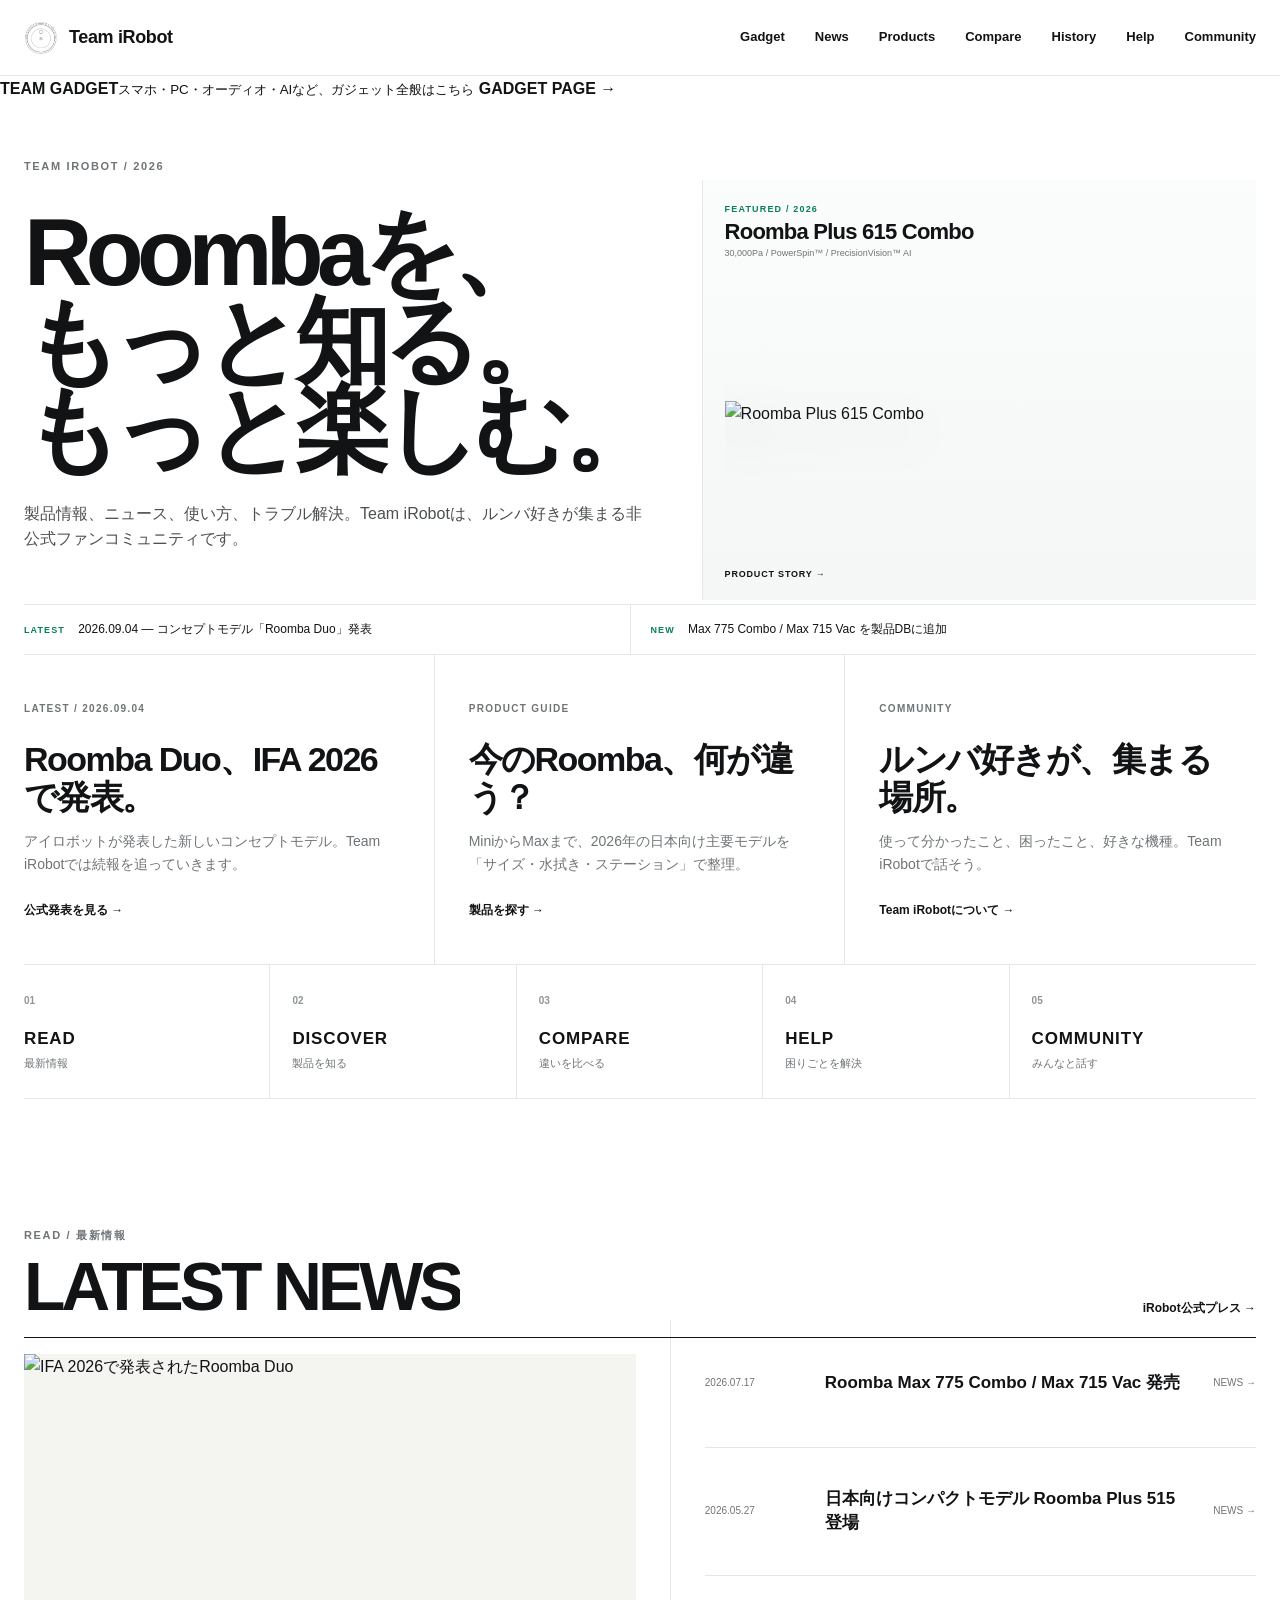
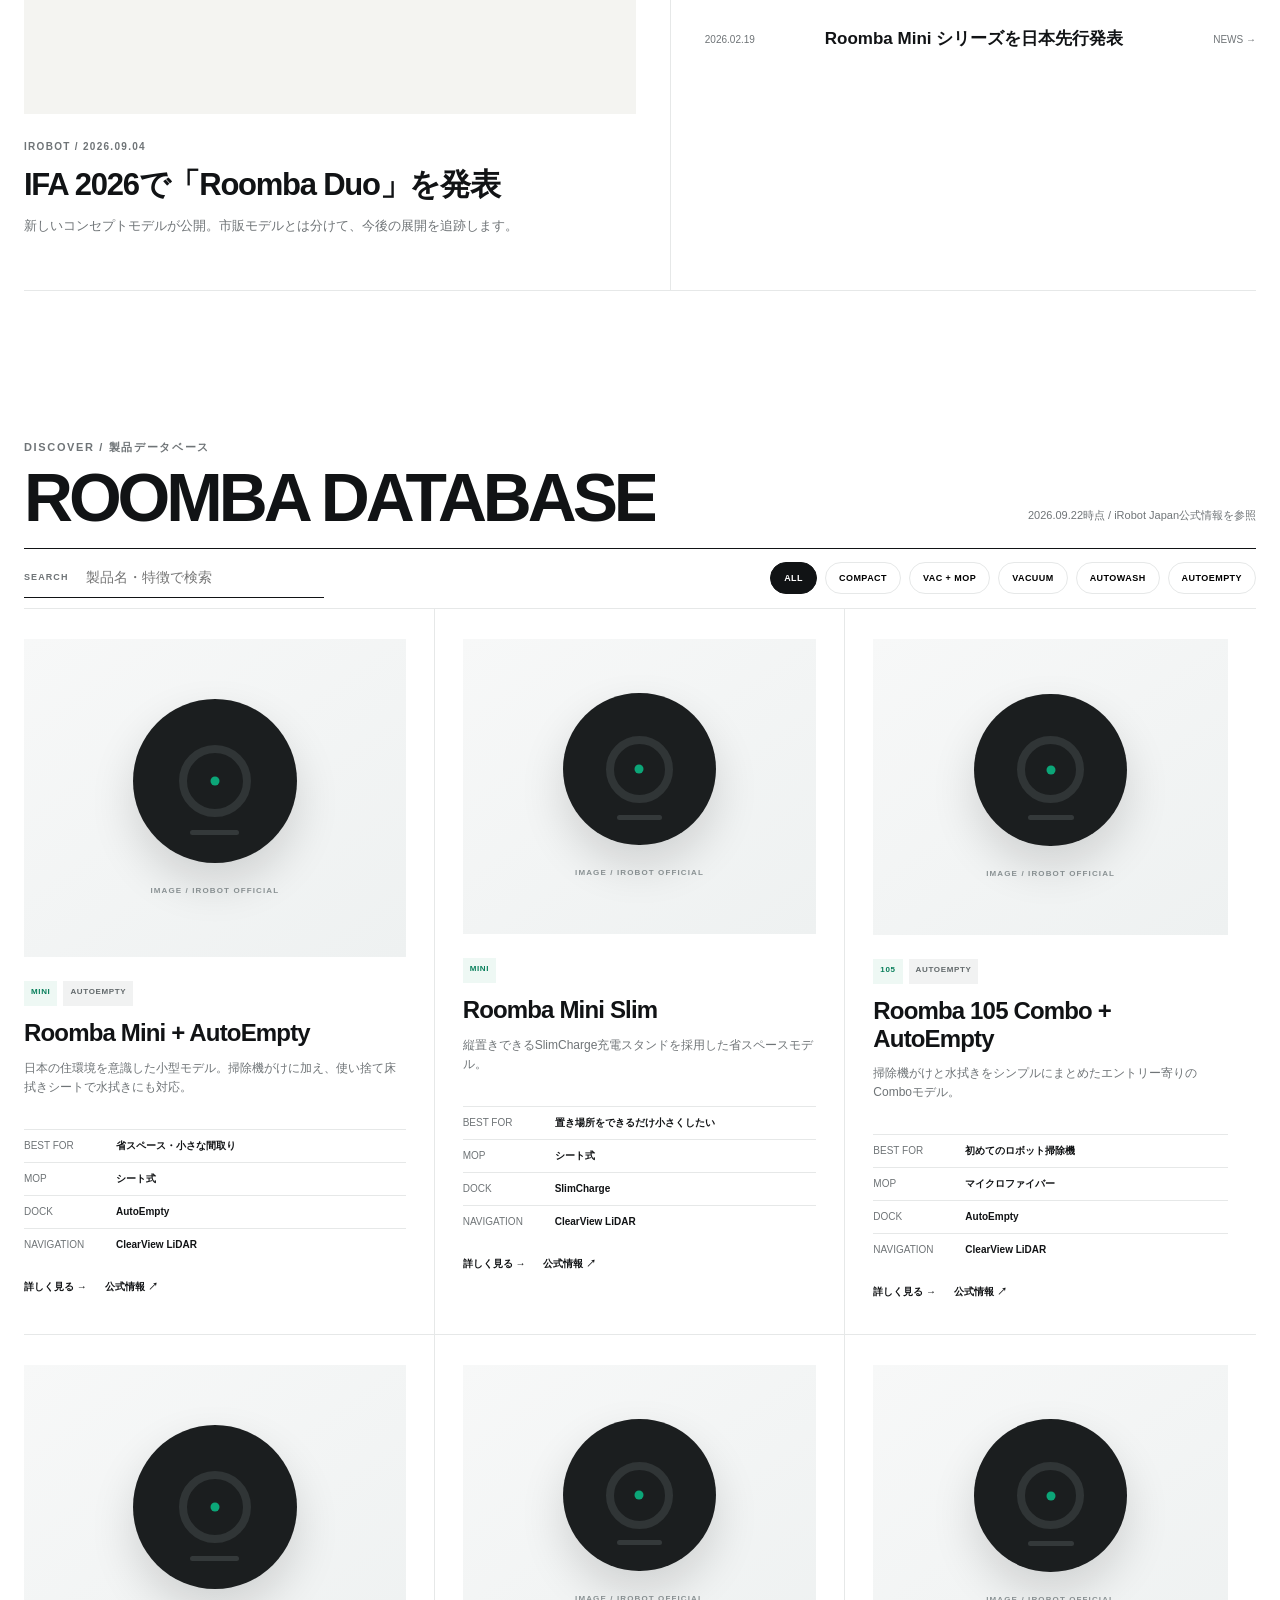
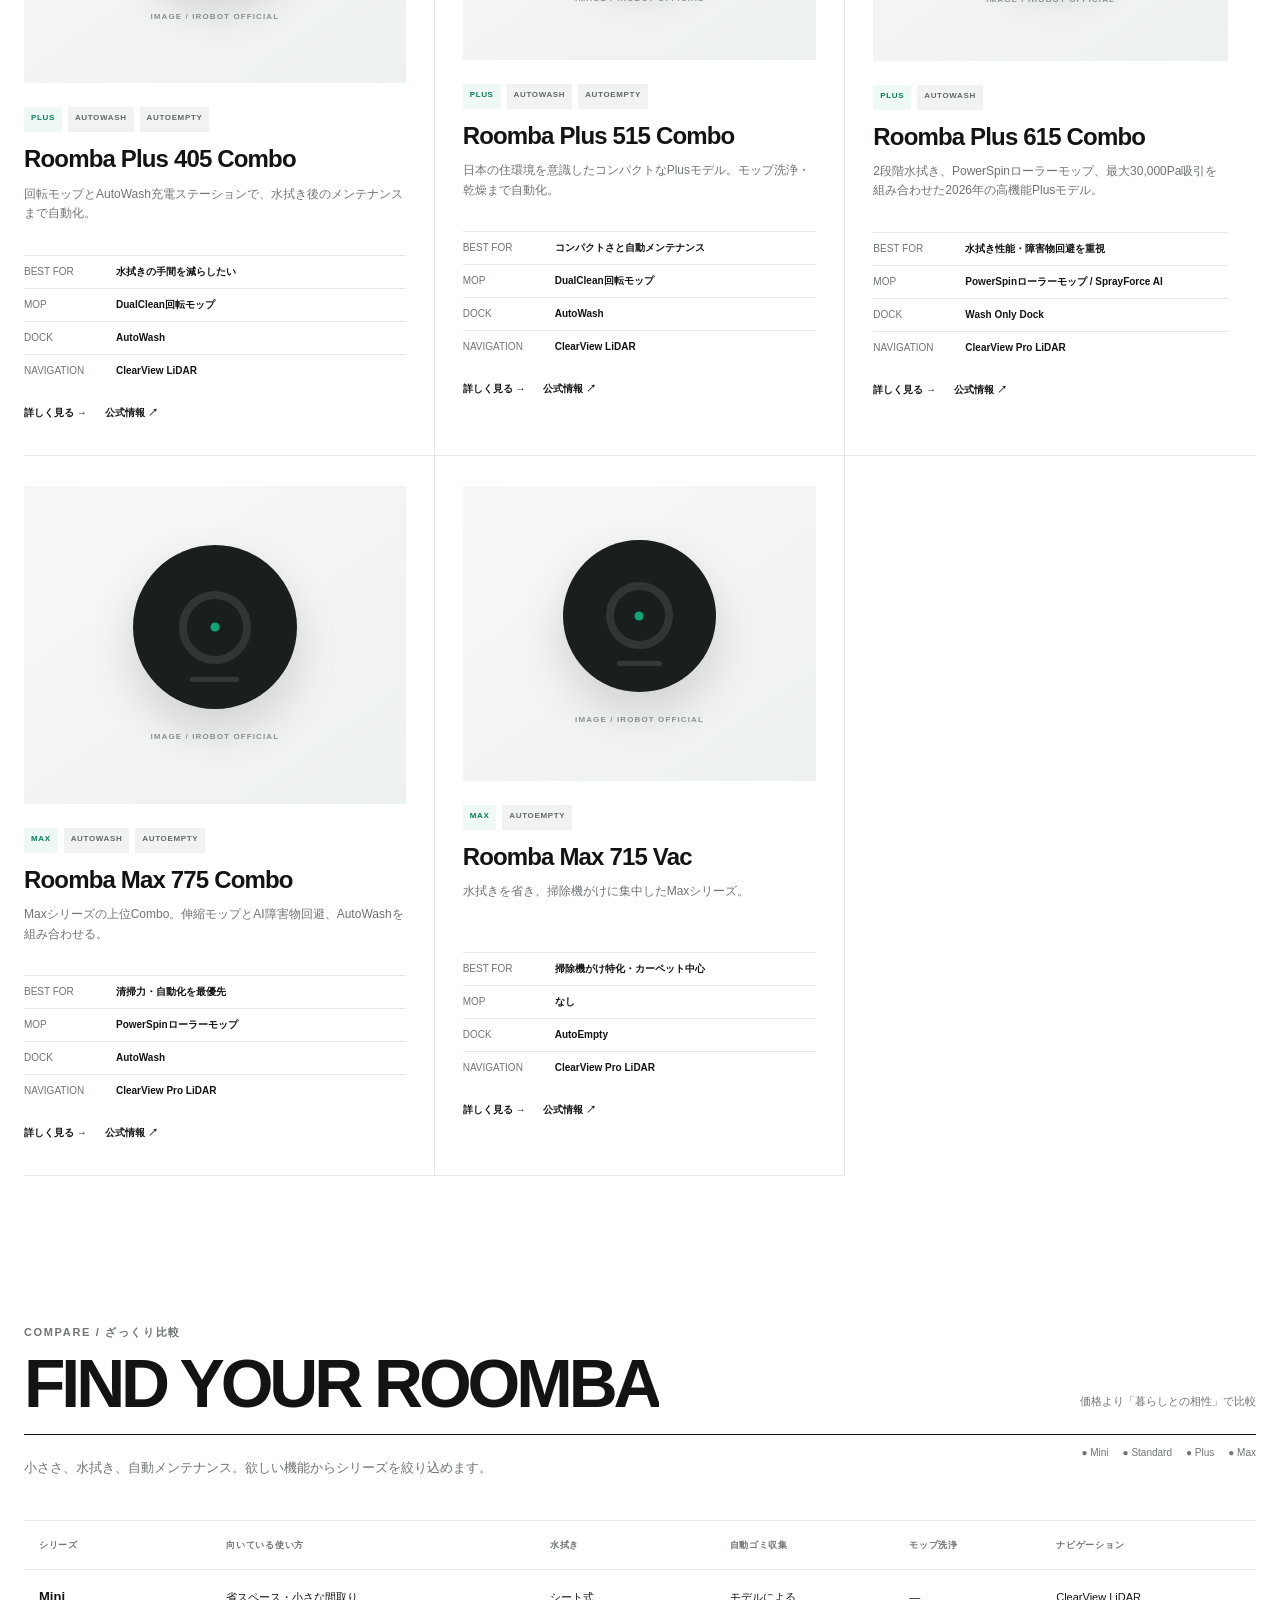
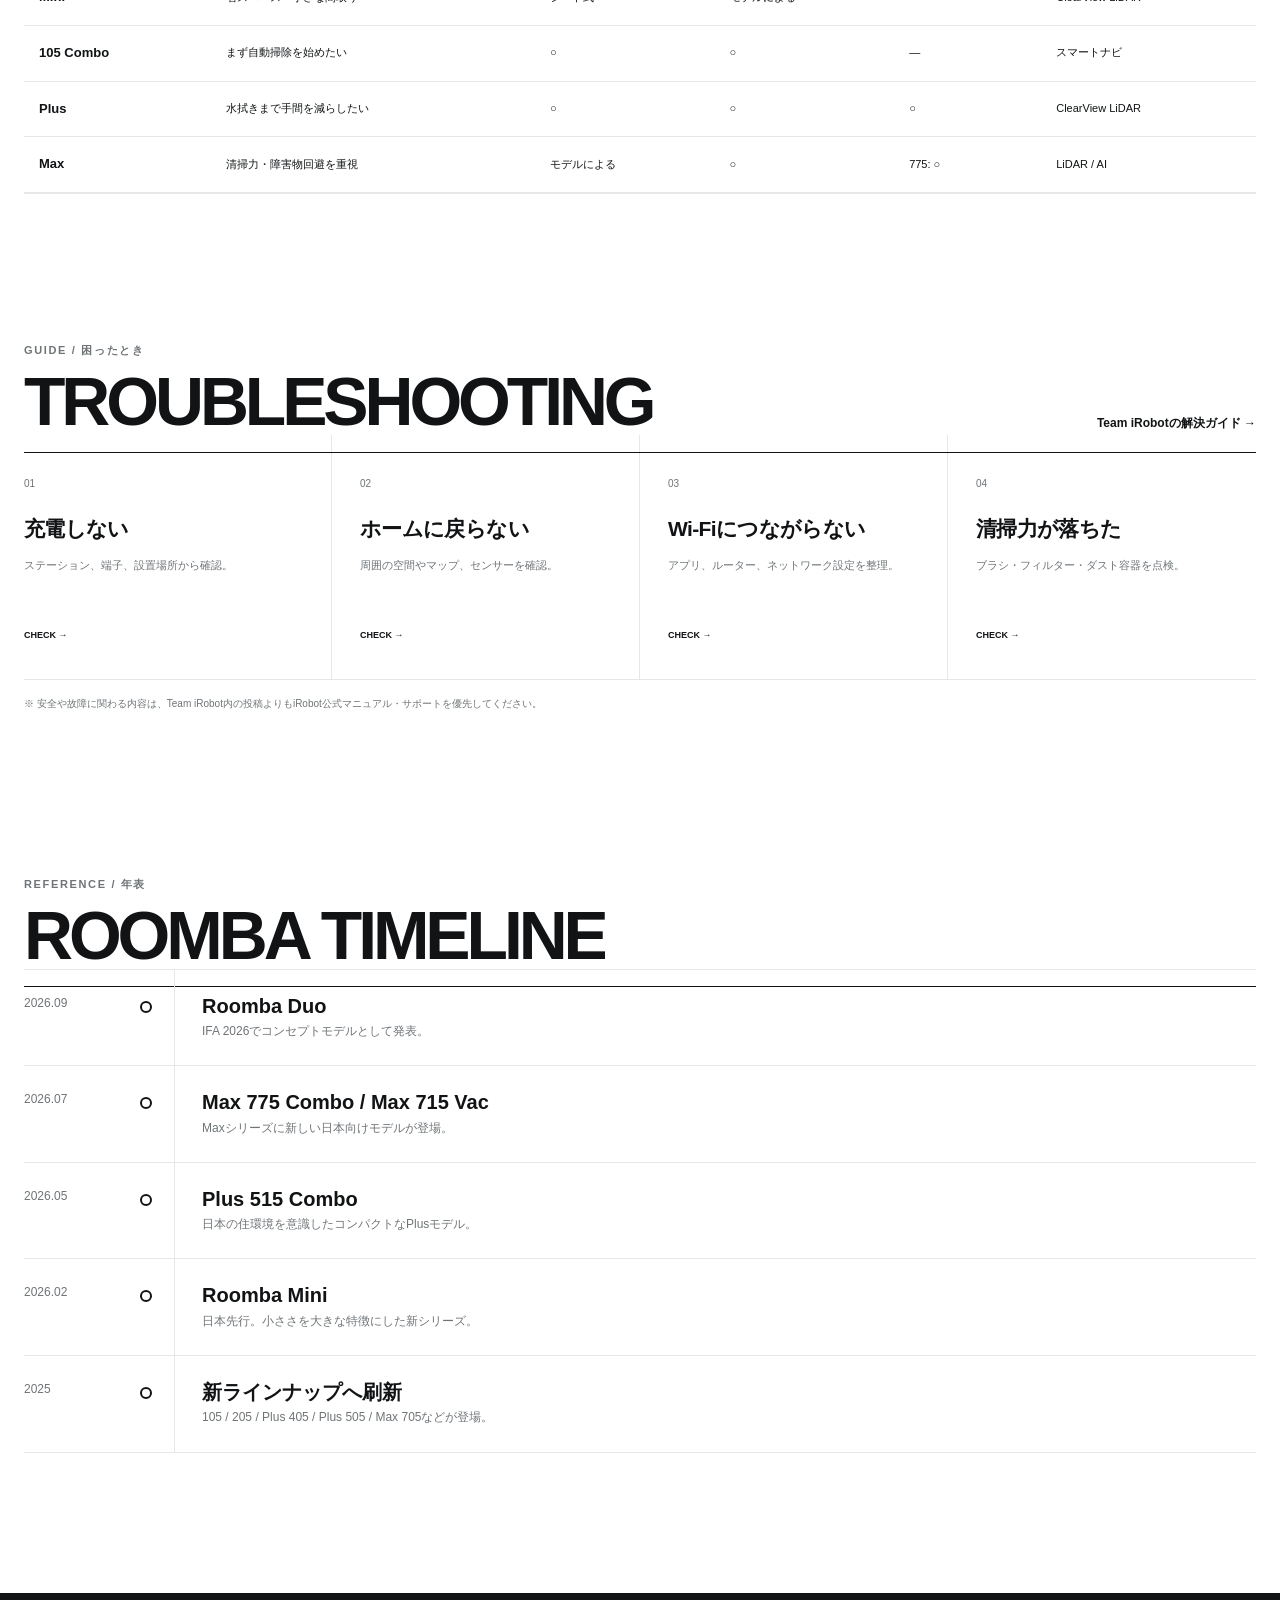
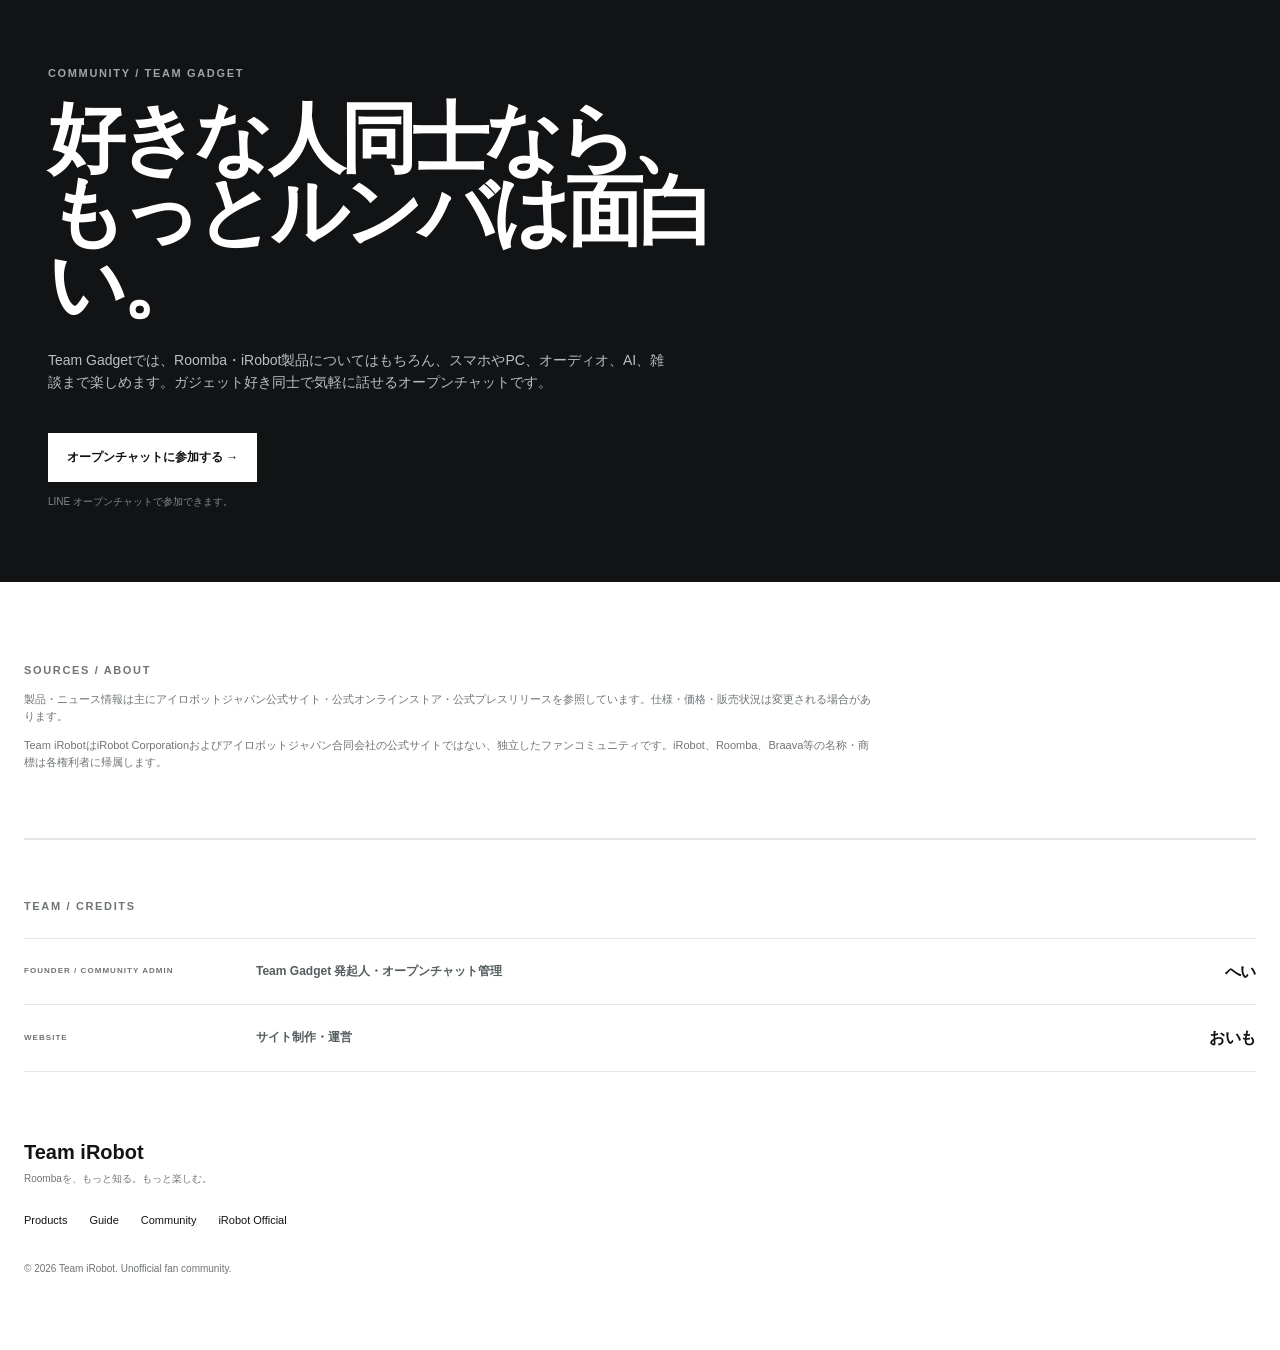
==== index.html @ 417ddc1d "Link Roomba page to Team Gadget hub" ====
<!doctype html>
<html lang="ja">
<head>
  <meta charset="utf-8">
  <meta name="viewport" content="width=device-width,initial-scale=1">
  <meta name="description" content="Team iRobot — Roombaを知る、比べる、楽しむ。非公式ファンコミュニティのホームページ。">
  <meta name="theme-color" content="#ffffff">
  <meta http-equiv="Cache-Control" content="no-cache, no-store, must-revalidate">
  <meta http-equiv="Pragma" content="no-cache">
  <meta http-equiv="Expires" content="0">
  <title>Team iRobot — Roombaを、もっと知る。もっと楽しむ。</title>
  <link rel="preconnect" href="https://www.irobot-jp.com">
  <link rel="stylesheet" href="./styles.css?v=20260923-1412">
</head>
<body>
  <div class="scroll-progress" aria-hidden="true"><span id="scrollProgress"></span></div>
  <header class="site-header">
    <a class="brand" href="#top" aria-label="Team iRobot ホーム">
      <img class="brand-logo-img" src="./assets/team-irobot-logo.jpg?v=2" alt="">
      <span>Team iRobot</span>
    </a>
    <nav class="desktop-nav" aria-label="メインナビゲーション">
      <a href="./gadget.html">Gadget</a>
      <a href="#latest">News</a>
      <a href="#products">Products</a>
      <a href="./compare.html">Compare</a>
      <a href="./history.html">History</a>
      <a href="./help.html">Help</a>
      <a href="#community">Community</a>
    </nav>
    <button class="menu-button" id="menuButton" type="button" aria-label="メニューを開く" aria-expanded="false">
      <span></span><span></span>
    </button>
  </header>

  <div class="mobile-menu" id="mobileMenu" hidden>
    <a href="./gadget.html">Gadget Page</a>
    <a href="#latest">News</a>
    <a href="#products">Products</a>
    <a href="./compare.html">Compare</a>
    <a href="./history.html">History</a>
    <a href="./help.html">Help</a>
    <a href="#community">Community</a>
  </div>

  <main id="top">
    <a class="gadget-page-switch shell" href="./gadget.html">
      <span><b>TEAM GADGET</b><small>スマホ・PC・オーディオ・AIなど、ガジェット全般はこちら</small></span>
      <strong>GADGET PAGE →</strong>
    </a>
    <section class="hero shell">
      <div class="eyebrow">TEAM IROBOT / 2026</div>
      <div class="hero-grid">
        <div>
          <h1>Roombaを、<br>もっと知る。<br>もっと楽しむ。</h1>
          <p class="hero-copy">製品情報、ニュース、使い方、トラブル解決。Team iRobotは、ルンバ好きが集まる非公式ファンコミュニティです。</p>
        </div>
        <a class="hero-product-stage" id="heroProductStage" href="./product.html?id=plus-615" aria-label="Roomba Plus 615 Combo 製品紹介">
          <div class="hero-product-copy">
            <span>FEATURED / 2026</span>
            <strong>Roomba Plus 615 Combo</strong>
            <small>30,000Pa / PowerSpin™ / PrecisionVision™ AI</small>
          </div>
          <div class="hero-product-media">
            <img id="heroProductImage" src="https://www.irobot.co.uk/dw/image/v2/BFXP_PRD/on/demandware.static/-/Library-Sites-iRobotSharedLibrary/default/dw466c504b/EMEA/2026/615/Roomba_Plus_615_Combo_WashOnly_Black_Photo_In-situ_PowerSpinRollerMop_DTC_3000x3000.jpg?fmt=auto&sw=1000" alt="Roomba Plus 615 Combo">
          </div>
          <span class="hero-product-cta">PRODUCT STORY →</span>
        </a>
      </div>

      <div class="ticker" aria-label="注目情報">
        <a href="https://www.irobot-jp.com/press/" target="_blank" rel="noopener">
          <span class="ticker-label">LATEST</span>
          <span>2026.09.04 — コンセプトモデル「Roomba Duo」発表</span>
        </a>
        <a href="#products">
          <span class="ticker-label">NEW</span>
          <span>Max 775 Combo / Max 715 Vac を製品DBに追加</span>
        </a>
      </div>

      <div class="feature-rail" id="featureRail">
        <article class="feature-card is-active">
          <div class="feature-meta">LATEST / 2026.09.04</div>
          <h2>Roomba Duo、IFA 2026で発表。</h2>
          <p>アイロボットが発表した新しいコンセプトモデル。Team iRobotでは続報を追っていきます。</p>
          <a class="text-link" href="https://www.irobot-jp.com/press/" target="_blank" rel="noopener">公式発表を見る →</a>
        </article>
        <article class="feature-card">
          <div class="feature-meta">PRODUCT GUIDE</div>
          <h2>今のRoomba、何が違う？</h2>
          <p>MiniからMaxまで、2026年の日本向け主要モデルを「サイズ・水拭き・ステーション」で整理。</p>
          <a class="text-link" href="#products">製品を探す →</a>
        </article>
        <article class="feature-card community-feature">
          <div class="feature-meta">COMMUNITY</div>
          <h2>ルンバ好きが、集まる場所。</h2>
          <p>使って分かったこと、困ったこと、好きな機種。Team iRobotで話そう。</p>
          <a class="text-link" href="#community">Team iRobotについて →</a>
        </article>
      </div>
      <div class="feature-dots" id="featureDots" aria-label="特集切り替え"></div>

      <div class="jump-grid">
        <a href="#latest"><b>01</b><span>READ</span><small>最新情報</small></a>
        <a href="#products"><b>02</b><span>DISCOVER</span><small>製品を知る</small></a>
        <a href="./compare.html"><b>03</b><span>COMPARE</span><small>違いを比べる</small></a>
        <a href="./help.html"><b>04</b><span>HELP</span><small>困りごとを解決</small></a>
        <a href="#community"><b>05</b><span>COMMUNITY</span><small>みんなと話す</small></a>
      </div>
    </section>

    <section class="section shell" id="latest">
      <div class="section-head">
        <div><div class="eyebrow">READ / 最新情報</div><h2>LATEST NEWS</h2></div>
        <a class="text-link" href="https://www.irobot-jp.com/press/" target="_blank" rel="noopener">iRobot公式プレス →</a>
      </div>
      <div class="news-grid">
        <a class="news-lead" href="https://www.irobot-jp.com/press/" target="_blank" rel="noopener">
          <div class="news-visual duo-visual">
            <img src="https://prcdn.freetls.fastly.net/release_image/25142/163/25142-163-2f6f2315a390be8b06f3d9319b7960d5-3840x2160.jpg?auto=webp&fit=bounds&format=jpeg&height=480&width=720" alt="IFA 2026で発表されたRoomba Duo">
          </div>
          <div class="news-tag">IROBOT / 2026.09.04</div>
          <h3>IFA 2026で「Roomba Duo」を発表</h3>
          <p>新しいコンセプトモデルが公開。市販モデルとは分けて、今後の展開を追跡します。</p>
        </a>
        <div class="news-list">
          <a href="https://www.irobot-jp.com/press/" target="_blank" rel="noopener">
            <span>2026.07.17</span>
            <strong>Roomba Max 775 Combo / Max 715 Vac 発売</strong>
            <em>NEWS →</em>
          </a>
          <a href="https://www.irobot-jp.com/press/pdf/20260527.pdf" target="_blank" rel="noopener">
            <span>2026.05.27</span>
            <strong>日本向けコンパクトモデル Roomba Plus 515 登場</strong>
            <em>NEWS →</em>
          </a>
          <a href="https://www.irobot-jp.com/press/pdf/20260219.pdf" target="_blank" rel="noopener">
            <span>2026.02.19</span>
            <strong>Roomba Mini シリーズを日本先行発表</strong>
            <em>NEWS →</em>
          </a>
        </div>
      </div>
    </section>

    <section class="section shell" id="products">
      <div class="section-head">
        <div><div class="eyebrow">DISCOVER / 製品データベース</div><h2>ROOMBA DATABASE</h2></div>
        <span class="source-note">2026.09.22時点 / iRobot Japan公式情報を参照</span>
      </div>

      <div class="product-tools">
        <label class="search-box">
          <span>SEARCH</span>
          <input id="productSearch" type="search" placeholder="製品名・特徴で検索" autocomplete="off">
        </label>
        <div class="filter-row" id="filterRow">
          <button class="chip is-active" data-filter="all">ALL</button>
          <button class="chip" data-filter="compact">COMPACT</button>
          <button class="chip" data-filter="combo">VAC + MOP</button>
          <button class="chip" data-filter="vac">VACUUM</button>
          <button class="chip" data-filter="autowash">AUTOWASH</button>
          <button class="chip" data-filter="autoempty">AUTOEMPTY</button>
        </div>
      </div>
      <div class="product-grid" id="productGrid"></div>
    </section>

    <section class="section shell" id="compare">
      <div class="section-head">
        <div><div class="eyebrow">COMPARE / ざっくり比較</div><h2>FIND YOUR ROOMBA</h2></div>
        <span class="source-note">価格より「暮らしとの相性」で比較</span>
      </div>
      <div class="compare-intro">
        <p>小ささ、水拭き、自動メンテナンス。欲しい機能からシリーズを絞り込めます。</p>
        <div class="compare-legend"><span>● Mini</span><span>● Standard</span><span>● Plus</span><span>● Max</span></div>
      </div>
      <div class="compare-table-wrap">
        <table class="compare-table">
          <thead><tr><th>シリーズ</th><th>向いている使い方</th><th>水拭き</th><th>自動ゴミ収集</th><th>モップ洗浄</th><th>ナビゲーション</th></tr></thead>
          <tbody>
            <tr><th>Mini</th><td>省スペース・小さな間取り</td><td>シート式</td><td>モデルによる</td><td>—</td><td>ClearView LiDAR</td></tr>
            <tr><th>105 Combo</th><td>まず自動掃除を始めたい</td><td>○</td><td>○</td><td>—</td><td>スマートナビ</td></tr>
            <tr><th>Plus</th><td>水拭きまで手間を減らしたい</td><td>○</td><td>○</td><td>○</td><td>ClearView LiDAR</td></tr>
            <tr><th>Max</th><td>清掃力・障害物回避を重視</td><td>モデルによる</td><td>○</td><td>775: ○</td><td>LiDAR / AI</td></tr>
          </tbody>
        </table>
      </div>
    </section>

    <section class="section shell" id="guide">
      <div class="section-head">
        <div><div class="eyebrow">GUIDE / 困ったとき</div><h2>TROUBLESHOOTING</h2></div>
        <a class="text-link" href="./help.html">Team iRobotの解決ガイド →</a>
      </div>
      <div class="trouble-grid">
        <a href="./troubleshoot.html?issue=charging"><span>01</span><h3>充電しない</h3><p>ステーション、端子、設置場所から確認。</p><b>CHECK →</b></a>
        <a href="./troubleshoot.html?issue=docking"><span>02</span><h3>ホームに戻らない</h3><p>周囲の空間やマップ、センサーを確認。</p><b>CHECK →</b></a>
        <a href="./troubleshoot.html?issue=wifi"><span>03</span><h3>Wi‑Fiにつながらない</h3><p>アプリ、ルーター、ネットワーク設定を整理。</p><b>CHECK →</b></a>
        <a href="./troubleshoot.html?issue=pickup"><span>04</span><h3>清掃力が落ちた</h3><p>ブラシ・フィルター・ダスト容器を点検。</p><b>CHECK →</b></a>
      </div>
      <div class="guide-note">※ 安全や故障に関わる内容は、Team iRobot内の投稿よりもiRobot公式マニュアル・サポートを優先してください。</div>
    </section>

    <section class="section shell timeline-section">
      <div class="section-head">
        <div><div class="eyebrow">REFERENCE / 年表</div><h2>ROOMBA TIMELINE</h2></div>
      </div>
      <div class="timeline">
        <div class="timeline-row"><time>2026.09</time><div><b>Roomba Duo</b><p>IFA 2026でコンセプトモデルとして発表。</p></div></div>
        <div class="timeline-row"><time>2026.07</time><div><b>Max 775 Combo / Max 715 Vac</b><p>Maxシリーズに新しい日本向けモデルが登場。</p></div></div>
        <div class="timeline-row"><time>2026.05</time><div><b>Plus 515 Combo</b><p>日本の住環境を意識したコンパクトなPlusモデル。</p></div></div>
        <div class="timeline-row"><time>2026.02</time><div><b>Roomba Mini</b><p>日本先行。小ささを大きな特徴にした新シリーズ。</p></div></div>
        <div class="timeline-row muted"><time>2025</time><div><b>新ラインナップへ刷新</b><p>105 / 205 / Plus 405 / Plus 505 / Max 705などが登場。</p></div></div>
      </div>
    </section>

    <section class="community shell" id="community">
      <div class="community-inner">
        <div class="eyebrow light">COMMUNITY / TEAM GADGET</div>
        <h2>好きな人同士なら、<br>もっとルンバは面白い。</h2>
        <p>Team Gadgetでは、Roomba・iRobot製品についてはもちろん、スマホやPC、オーディオ、AI、雑談まで楽しめます。ガジェット好き同士で気軽に話せるオープンチャットです。</p>
        <button class="join-button" id="joinButton" type="button">オープンチャットに参加する →</button>
        <small id="joinHint">LINE オープンチャットで参加できます。</small>
      </div>
    </section>

    <section class="sources shell">
      <div class="eyebrow">SOURCES / ABOUT</div>
      <p>製品・ニュース情報は主にアイロボットジャパン公式サイト・公式オンラインストア・公式プレスリリースを参照しています。仕様・価格・販売状況は変更される場合があります。</p>
      <p>Team iRobotはiRobot Corporationおよびアイロボットジャパン合同会社の公式サイトではない、独立したファンコミュニティです。iRobot、Roomba、Braava等の名称・商標は各権利者に帰属します。</p>
    </section>
  </main>

    <section class="team-credits shell" aria-label="Team iRobot 運営情報">
      <div class="eyebrow">TEAM / CREDITS</div>
      <div class="credit-grid">
        <div class="credit-row">
          <span>FOUNDER / COMMUNITY ADMIN</span>
          <strong>Team Gadget 発起人・オープンチャット管理</strong>
          <b>へい</b>
        </div>
        <div class="credit-row">
          <span>WEBSITE</span>
          <strong>サイト制作・運営</strong>
          <b>おいも</b>
        </div>
      </div>
    </section>

  <footer class="footer shell">
    <div><strong>Team iRobot</strong><span>Roombaを、もっと知る。もっと楽しむ。</span></div>
    <div class="footer-links"><a href="#products">Products</a><a href="#guide">Guide</a><a href="#community">Community</a><a href="https://www.irobot-jp.com/" target="_blank" rel="noopener">iRobot Official</a></div>
    <small>© 2026 Team iRobot. Unofficial fan community.</small>
  </footer>

  <script src="./data.js?v=20260922-2003"></script><script src="./app.js?v=20260923-0852"></script>
</body>
</html>
---- styles.css ----
:root{
  --bg:#fff;
  --ink:#111315;
  --muted:#6f7477;
  --line:#e6e8e8;
  --soft:#f6f7f7;
  --accent:#0ca678;
  --accent-dark:#087f5b;
  --max:1240px;
}
*{box-sizing:border-box}
html{scroll-behavior:smooth}
body{margin:0;background:var(--bg);color:var(--ink);font-family:-apple-system,BlinkMacSystemFont,"Segoe UI","Noto Sans JP",sans-serif;line-height:1.6}
a{color:inherit;text-decoration:none}
button,input{font:inherit}
img{max-width:100%;display:block}
.shell{width:min(var(--max),calc(100% - 48px));margin-inline:auto}
.site-header{height:76px;padding:0 max(24px,calc((100vw - var(--max))/2));display:flex;align-items:center;justify-content:space-between;border-bottom:1px solid var(--line);background:rgba(255,255,255,.94);backdrop-filter:blur(18px);position:sticky;top:0;z-index:100}
.brand{display:flex;align-items:center;gap:11px;font-weight:750;letter-spacing:-.02em;font-size:18px}
.brand-dot{width:19px;height:19px;border:2px solid var(--ink);border-radius:50%;position:relative}
.brand-dot:after{content:"";position:absolute;width:5px;height:5px;border-radius:50%;background:var(--accent);right:-3px;bottom:0}
.desktop-nav{display:flex;gap:30px;font-size:13px;font-weight:650}
.desktop-nav a{position:relative}
.desktop-nav a:after{content:"";height:1px;background:var(--ink);position:absolute;left:0;right:100%;bottom:-6px;transition:.25s}
.desktop-nav a:hover:after{right:0}
.menu-button{display:none;border:0;background:none;width:42px;height:42px;padding:11px}
.menu-button span{height:1px;background:var(--ink);display:block;margin:7px 0}
.mobile-menu{position:fixed;top:76px;inset-inline:0;background:#fff;border-bottom:1px solid var(--line);z-index:90;padding:14px 24px 24px}
.mobile-menu a{display:block;padding:12px 0;border-bottom:1px solid var(--line);font-weight:650}
.hero{padding-top:56px}
.eyebrow{font-size:11px;letter-spacing:.15em;font-weight:800;color:var(--muted);text-transform:uppercase}
.hero-grid{display:grid;grid-template-columns:1.1fr .9fr;min-height:430px;align-items:center;border-bottom:1px solid var(--line)}
.hero h1{font-size:clamp(55px,7.4vw,108px);line-height:.93;letter-spacing:-.07em;margin:21px 0 28px;font-weight:760}
.hero-copy{max-width:620px;font-size:16px;color:#4b5053;margin:0 0 40px}
.hero-orbit{height:400px;position:relative;overflow:hidden}
.orbit-ring{position:absolute;border:1px solid #cfd3d4;border-radius:50%}
.ring-a{width:340px;height:340px;right:10%;top:25px}
.ring-b{width:235px;height:235px;right:23%;top:77px;border-style:dashed}
.robot-disc{position:absolute;width:155px;height:155px;border-radius:50%;background:#17191a;right:29%;top:117px;box-shadow:0 24px 55px rgba(0,0,0,.15)}
.robot-disc:before{content:"";position:absolute;width:48px;height:48px;border:9px solid #2b2f31;border-radius:50%;left:50%;top:44%;transform:translate(-50%,-50%)}
.robot-disc:after{content:"";position:absolute;width:10px;height:10px;background:var(--accent);border-radius:50%;left:50%;top:50%;transform:translate(-50%,-50%)}
.robot-disc span{position:absolute;width:34px;height:5px;border-radius:4px;background:#303538;left:50%;bottom:22px;transform:translateX(-50%)}
.route{position:absolute;height:1px;background:linear-gradient(90deg,transparent,#bfc5c6,#bfc5c6,transparent)}
.route-a{width:72%;right:1%;top:84px;transform:rotate(-18deg)}
.route-b{width:58%;right:14%;bottom:74px;transform:rotate(22deg)}
.ticker{display:flex;border-bottom:1px solid var(--line);overflow:hidden}
.ticker a{flex:1;padding:15px 18px 15px 0;font-size:12px;white-space:nowrap;overflow:hidden;text-overflow:ellipsis}
.ticker a+a{padding-left:20px;border-left:1px solid var(--line)}
.ticker-label{font-size:9px;letter-spacing:.12em;font-weight:800;margin-right:10px;color:var(--accent-dark)}
.feature-rail{display:grid;grid-template-columns:1fr 1fr 1fr;border-bottom:1px solid var(--line)}
.feature-card{padding:46px 34px 42px 0;min-height:305px;border-right:1px solid var(--line)}
.feature-card:nth-child(2),.feature-card:nth-child(3){padding-left:34px}
.feature-card:last-child{border-right:0}
.feature-meta,.news-tag{font-size:10px;letter-spacing:.13em;color:var(--muted);font-weight:800}
.feature-card h2{font-size:34px;line-height:1.1;letter-spacing:-.045em;margin:24px 0 14px}
.feature-card p{color:var(--muted);font-size:14px;max-width:380px}
.text-link{display:inline-block;font-size:12px;font-weight:800;margin-top:12px}
.feature-dots{display:none}
.jump-grid{display:grid;grid-template-columns:repeat(5,1fr);border-bottom:1px solid var(--line)}
.jump-grid a{padding:28px 22px 26px 0;border-right:1px solid var(--line);transition:.2s}
.jump-grid a:not(:first-child){padding-left:22px}
.jump-grid a:last-child{border-right:0}
.jump-grid a:hover{background:var(--soft)}
.jump-grid b{display:block;font-size:10px;color:#909597;margin-bottom:16px}
.jump-grid span{display:block;font-size:17px;font-weight:850;letter-spacing:.05em}
.jump-grid small{display:block;color:var(--muted);font-size:11px;margin-top:3px}
.section{padding:110px 0 20px}
.section-head{display:flex;align-items:flex-end;justify-content:space-between;gap:20px;border-bottom:1px solid var(--ink);padding-bottom:18px}
.section-head h2{font-size:clamp(42px,5.3vw,78px);line-height:.94;letter-spacing:-.06em;margin:10px 0 0}
.source-note{font-size:11px;color:var(--muted);padding-bottom:5px}
.news-grid{display:grid;grid-template-columns:1.05fr .95fr;border-bottom:1px solid var(--line)}
.news-lead{padding:34px 34px 40px 0;border-right:1px solid var(--line)}
.news-visual{height:360px;background:var(--soft);margin-bottom:25px;position:relative;overflow:hidden}
.duo-visual{background:linear-gradient(135deg,#eef6f2,#f5f5f5)}
.duo-disc{width:190px;height:190px;border-radius:50%;background:#151718;position:absolute;top:84px;box-shadow:0 20px 45px rgba(0,0,0,.13)}
.duo-disc:after{content:"";position:absolute;width:48px;height:48px;border:8px solid #2d3132;border-radius:50%;inset:0;margin:auto}
.duo-disc.d1{left:21%;transform:rotate(-8deg)}
.duo-disc.d2{right:18%;transform:scale(.82) rotate(12deg);background:#d9dddd;border:1px solid #bcc2c2}
.news-lead h3{font-size:31px;line-height:1.2;letter-spacing:-.04em;margin:11px 0}
.news-lead p{color:var(--muted);font-size:13px}
.news-list{padding-left:34px}
.news-list a{display:grid;grid-template-columns:100px 1fr auto;gap:20px;align-items:center;min-height:128px;border-bottom:1px solid var(--line)}
.news-list a:last-child{border-bottom:0}
.news-list span,.news-list em{font-size:10px;color:var(--muted);font-style:normal}
.news-list strong{font-size:17px;line-height:1.45}
.product-tools{padding:26px 0 10px;display:flex;gap:28px;align-items:center;justify-content:space-between}
.search-box{min-width:300px;border-bottom:1px solid var(--ink);display:flex;align-items:center;gap:16px;padding:8px 0}
.search-box span{font-size:9px;font-weight:800;letter-spacing:.12em;color:var(--muted)}
.search-box input{border:0;outline:0;background:transparent;min-width:0;width:100%;font-size:14px}
.filter-row{display:flex;gap:8px;flex-wrap:wrap;justify-content:flex-end}
.chip{background:white;border:1px solid var(--line);border-radius:99px;padding:8px 13px;font-size:9px;font-weight:800;letter-spacing:.05em;cursor:pointer}
.chip.is-active,.chip:hover{background:var(--ink);border-color:var(--ink);color:white}
.product-grid{display:grid;grid-template-columns:repeat(3,1fr);border-top:1px solid var(--line)}
.product-card{padding:30px 28px 34px 0;border-right:1px solid var(--line);border-bottom:1px solid var(--line);position:relative}
.product-card:nth-child(3n+2),.product-card:nth-child(3n+3){padding-left:28px}
.product-card:nth-child(3n){border-right:0}
.product-image{aspect-ratio:1.2;background:#f6f7f7;display:flex;align-items:center;justify-content:center;overflow:hidden;margin-bottom:24px}
.product-image img{width:100%;height:100%;object-fit:contain;transition:.4s transform}
.product-card:hover .product-image img{transform:scale(1.025)}
.product-badges{display:flex;gap:6px;flex-wrap:wrap;min-height:25px}
.badge{font-size:8px;font-weight:850;letter-spacing:.08em;padding:5px 7px;background:#eef8f4;color:var(--accent-dark)}
.badge.gray{background:#f1f2f2;color:#62696b}
.product-card h3{font-size:24px;line-height:1.15;letter-spacing:-.035em;margin:13px 0 9px}
.product-card .summary{font-size:12px;color:var(--muted);min-height:58px}
.spec-line{display:grid;grid-template-columns:92px 1fr;font-size:10px;padding:8px 0;border-top:1px solid var(--line)}
.spec-line span{color:var(--muted)}
.product-actions{display:flex;gap:18px;margin-top:18px;font-size:10px;font-weight:800}
.empty-state{grid-column:1/-1;padding:70px 0;color:var(--muted);text-align:center}
.compare-intro{display:flex;justify-content:space-between;gap:20px;padding:28px 0;color:var(--muted);font-size:13px}
.compare-legend{display:flex;gap:14px;font-size:10px}
.compare-table-wrap{overflow:auto;border-top:1px solid var(--line);border-bottom:1px solid var(--line)}
.compare-table{width:100%;border-collapse:collapse;min-width:820px}
.compare-table th,.compare-table td{text-align:left;border-bottom:1px solid var(--line);padding:17px 15px;font-size:11px;white-space:nowrap}
.compare-table thead th{font-size:9px;letter-spacing:.08em;color:var(--muted)}
.compare-table tbody th{font-size:13px}
.trouble-grid{display:grid;grid-template-columns:repeat(4,1fr);border-bottom:1px solid var(--line)}
.trouble-grid a{padding:34px 28px 34px 0;border-right:1px solid var(--line)}
.trouble-grid a:not(:first-child){padding-left:28px}
.trouble-grid a:last-child{border-right:0}
.trouble-grid span{font-size:10px;color:var(--muted)}
.trouble-grid h3{font-size:21px;margin:18px 0 10px;letter-spacing:-.03em}
.trouble-grid p{font-size:11px;color:var(--muted);min-height:52px}
.trouble-grid b{font-size:9px}
.guide-note{font-size:10px;color:var(--muted);padding:16px 0}
.timeline{border-top:1px solid var(--line)}
.timeline-row{display:grid;grid-template-columns:180px 1fr;border-bottom:1px solid var(--line);padding:24px 0}
.timeline-row time{font-size:12px;color:var(--muted)}
.timeline-row b{font-size:20px}
.timeline-row p{margin:4px 0 0;font-size:12px;color:var(--muted)}
.timeline-row.muted{opacity:.65}
.community{margin-top:120px;background:#111315;color:white;min-height:520px;position:relative;overflow:hidden;display:grid;grid-template-columns:1fr .8fr;padding:72px max(48px,calc((100% - var(--max))/2));width:100%}
.community-inner{z-index:2}
.eyebrow.light{color:#9da5a7}
.community h2{font-size:clamp(46px,6vw,84px);letter-spacing:-.065em;line-height:.95;margin:20px 0 28px;max-width:800px}
.community p{max-width:620px;color:#b9c0c2;font-size:14px}
.join-button{margin-top:25px;border:1px solid #fff;background:#fff;color:#111;padding:14px 18px;font-weight:800;font-size:12px;cursor:pointer}
.community small{display:block;margin-top:12px;color:#7f898c;font-size:10px}
.community-art{position:relative;min-height:340px}
.big-disc{position:absolute;width:280px;height:280px;border-radius:50%;background:#222627;right:7%;top:30px;box-shadow:0 30px 80px rgba(0,0,0,.3)}
.big-disc:after{content:"";position:absolute;inset:36%;border-radius:50%;border:12px solid #343a3c}
.big-disc span{position:absolute;width:13px;height:13px;background:var(--accent);border-radius:50%;left:50%;top:50%;transform:translate(-50%,-50%)}
.clean-line{position:absolute;height:1px;background:#485153;right:-20%;transform-origin:right center}
.l1{width:115%;top:20%;transform:rotate(-19deg)}
.l2{width:90%;top:56%;transform:rotate(14deg)}
.l3{width:100%;bottom:6%;transform:rotate(-7deg)}
.sources{padding:80px 0 55px;border-bottom:1px solid var(--line)}
.sources p{font-size:11px;color:var(--muted);max-width:850px}
.footer{padding:40px 0 70px}
.footer>div:first-child{display:flex;flex-direction:column;gap:3px}
.footer strong{font-size:20px}
.footer span,.footer small{font-size:10px;color:var(--muted)}
.footer-links{display:flex;gap:22px;font-size:11px;margin:25px 0}

.product-fallback{width:100%;height:100%;display:flex;flex-direction:column;align-items:center;justify-content:center;gap:22px;background:linear-gradient(145deg,#f7f8f8,#eef1f1)}
.product-fallback span{font-size:8px;letter-spacing:.14em;font-weight:800;color:#8d9597}
.fallback-disc{width:43%;aspect-ratio:1;border-radius:50%;background:#1b1e1f;position:relative;box-shadow:0 20px 45px rgba(0,0,0,.14)}
.fallback-disc:before{content:"";position:absolute;inset:28%;border:8px solid #303536;border-radius:50%}
.fallback-disc:after{content:"";position:absolute;width:9px;height:9px;background:var(--accent);border-radius:50%;left:50%;top:50%;transform:translate(-50%,-50%)}
.fallback-disc i{position:absolute;width:30%;height:5px;background:#34393a;border-radius:4px;left:35%;bottom:17%}

@media(max-width:900px){
  .shell{width:min(100% - 30px,var(--max))}
  .desktop-nav{display:none}.menu-button{display:block}
  .hero{padding-top:34px}
  .hero-grid{grid-template-columns:1fr;min-height:auto}
  .hero h1{font-size:clamp(57px,17vw,94px)}
  .hero-copy{font-size:14px}
  .hero-orbit{height:265px}
  .ring-a{width:245px;height:245px;right:14%;top:9px}.ring-b{width:170px;height:170px;right:24%;top:46px}
  .robot-disc{width:112px;height:112px;right:31%;top:75px}
  .feature-rail{display:flex;overflow-x:auto;scroll-snap-type:x mandatory}
  .feature-card{flex:0 0 88%;scroll-snap-align:start;border-right:1px solid var(--line);padding:36px 24px 34px 0;min-height:270px}
  .feature-card:nth-child(2),.feature-card:nth-child(3){padding-left:24px}
  .feature-dots{display:flex;gap:6px;padding:13px 0}
  .feature-dots button{width:18px;height:3px;border:0;background:#d5d8d9;padding:0}
  .feature-dots button.is-active{background:#111}
  .jump-grid{grid-template-columns:repeat(2,1fr)}
  .jump-grid a{border-bottom:1px solid var(--line)}
  .jump-grid a:nth-child(even){border-right:0;padding-left:22px}.jump-grid a:nth-child(odd){padding-left:0}
  .jump-grid a:last-child{grid-column:1/-1}
  .section{padding-top:82px}
  .section-head{align-items:flex-start;flex-direction:column}.section-head h2{font-size:50px}
  .news-grid{grid-template-columns:1fr}.news-lead{padding-right:0;border-right:0}.news-visual{height:270px}
  .news-list{padding-left:0;border-top:1px solid var(--line)}
  .news-list a{grid-template-columns:82px 1fr auto;gap:11px}
  .product-tools{align-items:stretch;flex-direction:column}.search-box{min-width:0}
  .filter-row{justify-content:flex-start}
  .product-grid{grid-template-columns:1fr 1fr}
  .product-card:nth-child(n){padding:24px 20px 30px 0;border-right:1px solid var(--line)}
  .product-card:nth-child(even){padding-left:20px;padding-right:0;border-right:0}
  .compare-intro{flex-direction:column}.compare-legend{flex-wrap:wrap}
  .trouble-grid{grid-template-columns:1fr 1fr}
  .trouble-grid a:nth-child(n){padding:26px 20px 28px 0;border-right:1px solid var(--line);border-bottom:1px solid var(--line)}
  .trouble-grid a:nth-child(even){padding-left:20px;border-right:0}
  .community{grid-template-columns:1fr;padding:58px 24px}
  .community-art{min-height:270px}.big-disc{width:210px;height:210px;right:16%;top:52px}
}
@media(max-width:560px){
  .site-header{height:66px;padding-inline:16px}.mobile-menu{top:66px}
  .brand{font-size:16px}.brand-dot{width:17px;height:17px}
  .shell{width:calc(100% - 28px)}
  .hero h1{font-size:58px}
  .ticker{flex-direction:column}.ticker a+a{border-left:0;border-top:1px solid var(--line);padding-left:0}
  .feature-card{flex-basis:94%}.feature-card h2{font-size:29px}
  .jump-grid a{padding-top:22px;padding-bottom:22px}
  .section-head h2{font-size:42px}
  .news-visual{height:220px}.duo-disc{width:128px;height:128px;top:50px}.duo-disc.d1{left:13%}.duo-disc.d2{right:10%}
  .news-list a{grid-template-columns:1fr auto;min-height:108px}.news-list span{grid-column:1/-1;margin-bottom:-8px}
  .product-grid{grid-template-columns:1fr}
  .product-card:nth-child(n){padding:24px 0 30px;border-right:0}
  .product-card h3{font-size:27px}.product-card .summary{min-height:0}
  .trouble-grid{grid-template-columns:1fr}.trouble-grid a:nth-child(n){padding:25px 0;border-right:0}
  .timeline-row{grid-template-columns:88px 1fr}
  .community{margin-top:90px}.community h2{font-size:48px}
  .community-art{min-height:230px}.big-disc{width:175px;height:175px;right:20%;top:40px}
  .footer-links{flex-wrap:wrap}
}
@media(prefers-reduced-motion:reduce){html{scroll-behavior:auto}*{transition:none!important}}


/* --- Motion & hero evolution / 2026-09-22 --- */
.site-intro{position:fixed;inset:0;background:#fff;z-index:1000;display:grid;place-items:center;transition:opacity .55s cubic-bezier(.22,.61,.36,1),visibility .55s}
.site-intro.is-done{opacity:0;visibility:hidden;pointer-events:none}
.intro-mark{display:flex;align-items:center;gap:13px;font-size:22px;letter-spacing:-.03em;transform:translateY(6px);opacity:0;animation:introMark .55s .08s cubic-bezier(.22,.61,.36,1) forwards}
.intro-mark .brand-dot{width:22px;height:22px;display:block}
.intro-line{position:absolute;left:50%;top:calc(50% + 42px);width:min(220px,58vw);height:1px;background:#eceeee;transform:translateX(-50%);overflow:hidden}
.intro-line span{display:block;width:100%;height:100%;background:var(--ink);transform:translateX(-101%);animation:introLine .72s .18s cubic-bezier(.65,0,.35,1) forwards}
.scroll-progress{position:fixed;z-index:120;top:0;left:0;right:0;height:2px;pointer-events:none}
.scroll-progress span{display:block;height:100%;width:0;background:var(--accent);transform-origin:left center}
@keyframes introMark{to{opacity:1;transform:translateY(0)}}
@keyframes introLine{to{transform:translateX(0)}}

.hero-product-stage{height:420px;position:relative;overflow:hidden;isolation:isolate;display:block;background:radial-gradient(circle at 60% 45%,#f8fbf9 0,#f4f6f5 38%,#fff 70%);border-left:1px solid var(--line)}
.hero-product-stage:after{content:"";position:absolute;inset:auto 0 0;height:34%;background:linear-gradient(180deg,transparent,rgba(255,255,255,.82));z-index:-1}
.hero-product-stage img{position:absolute;z-index:3;width:min(92%,510px);height:auto;right:-1%;bottom:8px;filter:drop-shadow(0 26px 28px rgba(25,32,29,.16));transform:translate3d(0,0,0) scale(1);transition:transform .18s linear,filter .4s ease;animation:heroFloat 5.8s ease-in-out infinite}
.hero-product-stage:hover img{filter:drop-shadow(0 32px 34px rgba(25,32,29,.22))}
.hero-halo{position:absolute;border:1px solid rgba(18,34,28,.14);border-radius:50%;z-index:0;animation:haloPulse 7s ease-in-out infinite}
.halo-a{width:370px;height:370px;right:4%;top:20px}
.halo-b{width:250px;height:250px;right:17%;top:82px;border-style:dashed;animation-delay:-2.5s}
.hero-route{position:absolute;height:1px;background:linear-gradient(90deg,transparent,rgba(22,52,42,.24),rgba(22,52,42,.24),transparent);z-index:1;transform-origin:center}
.route-one{width:110%;left:-10%;top:31%;transform:rotate(-13deg);animation:routeGlow 4.8s ease-in-out infinite}
.route-two{width:95%;left:7%;bottom:25%;transform:rotate(15deg);animation:routeGlow 4.8s 1.4s ease-in-out infinite}
.hero-product-copy{position:absolute;z-index:5;left:24px;top:24px;display:flex;flex-direction:column;gap:3px;max-width:52%}
.hero-product-copy span{font-size:9px;letter-spacing:.13em;font-weight:850;color:var(--accent-dark)}
.hero-product-copy strong{font-size:20px;line-height:1.15;letter-spacing:-.035em}
.hero-product-copy small{font-size:9px;line-height:1.45;color:var(--muted)}
.hero-product-cta{position:absolute;z-index:5;left:24px;bottom:20px;font-size:9px;font-weight:850;letter-spacing:.09em}
@keyframes heroFloat{0%,100%{transform:translate3d(0,0,0) scale(1)}50%{transform:translate3d(0,-10px,0) scale(1.012)}}
@keyframes haloPulse{0%,100%{transform:scale(.98);opacity:.45}50%{transform:scale(1.035);opacity:1}}
@keyframes routeGlow{0%,100%{opacity:.24}50%{opacity:.85}}

.reveal-item{opacity:0;transform:translateY(24px);transition:opacity .75s cubic-bezier(.22,.61,.36,1),transform .75s cubic-bezier(.22,.61,.36,1)}
.reveal-item.is-visible{opacity:1;transform:none}
.section-head.reveal-item{transform:translateY(18px)}
.feature-card,.news-list a,.trouble-grid a,.jump-grid a,.product-card{transition:background .3s ease,transform .35s cubic-bezier(.22,.61,.36,1),box-shadow .35s ease}
.jump-grid a:hover,.trouble-grid a:hover{transform:translateY(-3px)}
.news-list a:hover strong,.text-link:hover,.product-actions a:hover{opacity:.55}
.product-card:hover{transform:translateY(-5px)}
.product-card:hover .product-image{box-shadow:0 24px 50px rgba(24,32,29,.07)}
.product-image{transition:box-shadow .4s ease}
.product-image img{transition:transform .6s cubic-bezier(.22,.61,.36,1)}
.product-card:hover .product-image img{transform:scale(1.05) translateY(-2px)}
.feature-card:hover{background:linear-gradient(180deg,#fff,#fafbfb);transform:translateY(-3px)}
.ticker a{position:relative}
.ticker a:after{content:"";position:absolute;left:0;bottom:-1px;width:0;height:1px;background:var(--accent);transition:width .45s cubic-bezier(.22,.61,.36,1)}
.ticker a:hover:after{width:100%}
.section-head h2{background:linear-gradient(90deg,var(--ink) 0,var(--ink) 52%,#92999a 100%);background-size:200% 100%;-webkit-background-clip:text;background-clip:text;color:transparent;transition:background-position .8s ease}
.section-head:hover h2{background-position:100% 0}
.timeline-row{position:relative}
.timeline-row:before{content:"";position:absolute;left:174px;top:0;bottom:0;width:1px;background:var(--line)}
.timeline-row:after{content:"";position:absolute;left:170px;top:31px;width:9px;height:9px;border-radius:50%;background:#fff;border:2px solid var(--ink);transition:.3s}
.timeline-row:hover:after{background:var(--accent);border-color:var(--accent);transform:scale(1.15)}
.brand-dot:after{box-shadow:0 0 0 0 rgba(12,166,120,.35);animation:brandPulse 3s ease-out infinite}
@keyframes brandPulse{0%,55%{box-shadow:0 0 0 0 rgba(12,166,120,.3)}90%,100%{box-shadow:0 0 0 8px rgba(12,166,120,0)}}

@media(max-width:900px){
  .hero-product-stage{height:330px;border-left:0;border-top:1px solid var(--line)}
  .hero-product-stage img{width:min(94%,470px);right:-3%;bottom:0}
  .hero-product-copy{left:18px;top:18px;max-width:58%}
  .halo-a{width:280px;height:280px;right:6%;top:23px}
  .halo-b{width:190px;height:190px;right:20%;top:67px}
  .timeline-row:before{left:84px}.timeline-row:after{left:80px}
}
@media(max-width:560px){
  .hero-grid{gap:8px}
  .hero-product-stage{height:330px;margin-top:12px}
  .hero-product-stage img{width:104%;max-width:none;right:-10%;bottom:2px}
  .hero-product-copy{max-width:66%}
  .hero-product-copy strong{font-size:18px}
  .hero-product-copy small{display:none}
  .hero-product-cta{left:18px;bottom:16px}
  .halo-a{width:270px;height:270px;right:-4%;top:24px}
  .halo-b{width:184px;height:184px;right:13%;top:68px}
  .timeline-row:before{left:82px}.timeline-row:after{left:78px}
}
@media(prefers-reduced-motion:reduce){
  .site-intro{display:none}
  .hero-product-stage img,.hero-halo,.hero-route,.brand-dot:after{animation:none!important}
  .reveal-item{opacity:1!important;transform:none!important}
}


/* --- Layout fixes / 2026-09-22 --- */
.hero-product-stage{
  height:420px;
  display:grid;
  grid-template-rows:auto minmax(0,1fr) auto;
  align-items:stretch;
  background:linear-gradient(180deg,#fbfcfc 0%,#f4f7f5 100%);
  border-left:1px solid var(--line);
  padding:22px 22px 18px;
  position:relative;
  overflow:hidden;
}
.hero-product-stage:after{display:none}
.hero-halo,.hero-route{display:none!important}
.hero-product-copy{
  position:relative;
  inset:auto;
  z-index:5;
  display:flex;
  flex-direction:column;
  gap:3px;
  max-width:none;
  padding:0 0 8px;
}
.hero-product-copy strong{font-size:22px}
.hero-product-media{
  min-height:0;
  display:flex;
  align-items:center;
  justify-content:center;
  overflow:hidden;
}
.hero-product-stage .hero-product-media img{
  position:relative!important;
  inset:auto!important;
  width:100%!important;
  max-width:510px!important;
  max-height:285px!important;
  height:auto!important;
  object-fit:contain;
  margin:0!important;
  filter:drop-shadow(0 18px 24px rgba(25,32,29,.14));
  animation:heroFloat 5.8s ease-in-out infinite;
}
.hero-product-cta{
  position:relative;
  inset:auto;
  z-index:5;
  margin-top:8px;
}

.duo-visual{
  padding:0;
  background:#f4f4f1;
  display:block;
  overflow:hidden;
}
.duo-visual img{
  width:100%;
  height:100%;
  object-fit:cover;
  object-position:center;
}
.duo-disc{display:none!important}

.timeline-row{
  grid-template-columns:150px minmax(0,1fr);
  column-gap:0;
  position:relative;
}
.timeline-row:before{
  left:150px!important;
}
.timeline-row:after{display:none!important}
.timeline-row>div{
  min-width:0;
  position:relative;
  padding-left:28px;
}
.timeline-row>div:before{
  content:"";
  position:absolute;
  left:-5px;
  top:8px;
  width:8px;
  height:8px;
  border-radius:50%;
  background:#fff;
  border:2px solid var(--ink);
  transition:.3s;
}
.timeline-row:hover>div:before{
  background:var(--accent);
  border-color:var(--accent);
  transform:scale(1.08);
}
.timeline-row b{
  display:block;
  line-height:1.22;
  overflow-wrap:anywhere;
}
.timeline-row p{
  overflow-wrap:anywhere;
}

@media(max-width:900px){
  .hero-product-stage{
    height:360px;
    border-left:0;
    border-top:1px solid var(--line);
    padding:18px 18px 16px;
  }
  .hero-product-copy{padding-bottom:4px}
  .hero-product-copy strong{font-size:20px}
  .hero-product-stage .hero-product-media img{
    width:92%!important;
    max-height:245px!important;
  }
  .timeline-row{
    grid-template-columns:96px minmax(0,1fr);
  }
  .timeline-row:before{left:96px!important}
  .timeline-row>div{padding-left:24px}
}

@media(max-width:560px){
  .hero-product-stage{
    height:345px;
    margin-top:12px;
    padding:16px 16px 14px;
  }
  .hero-product-copy{
    left:auto;
    top:auto;
    max-width:none;
  }
  .hero-product-copy strong{font-size:18px}
  .hero-product-copy small{display:block;font-size:8px}
  .hero-product-stage .hero-product-media img{
    width:92%!important;
    max-width:430px!important;
    max-height:238px!important;
    right:auto!important;
    bottom:auto!important;
  }
  .hero-product-cta{
    left:auto;
    bottom:auto;
  }

  .timeline-row{
    grid-template-columns:82px minmax(0,1fr);
  }
  .timeline-row:before{left:82px!important}
  .timeline-row>div{padding-left:22px}
  .timeline-row>div:before{
    left:-5px;
    width:7px;
    height:7px;
  }
  .timeline-row b{font-size:18px}
  .timeline-row p{font-size:11px}
}


/* --- Team iRobot polish / navigation & timeline --- */
.brand-logo-img{
  width:38px;
  height:38px;
  border-radius:50%;
  object-fit:cover;
  flex:0 0 auto;
  transition:transform .45s cubic-bezier(.22,.61,.36,1);
}
.brand:hover .brand-logo-img{transform:rotate(-7deg) scale(1.06)}
.product-card{cursor:default}
.product-actions a:first-child{font-weight:900}
.timeline-row>div:before{
  left:-34px!important;
  top:7px!important;
}
.timeline-row b{padding-left:0!important}
@media(max-width:900px){
  .timeline-row>div:before{left:-30px!important}
}
@media(max-width:560px){
  .brand-logo-img{width:34px;height:34px}
  .timeline-row>div:before{left:-28px!important;top:6px!important}
  .timeline-row>div{padding-left:22px}
}


/* --- Mobile header logo size hotfix --- */
@media(max-width:900px){
  .site-header .brand-logo-img{
    width:32px!important;
    height:32px!important;
    max-width:32px!important;
    max-height:32px!important;
    object-fit:cover!important;
    border-radius:50%!important;
  }
  .site-header .brand{
    display:flex!important;
    align-items:center!important;
    gap:10px!important;
  }
}
@media(max-width:560px){
  .site-header .brand-logo-img{
    width:30px!important;
    height:30px!important;
    max-width:30px!important;
    max-height:30px!important;
  }
}


/* --- Logo sizing v2: source artwork is a full square illustration --- */
.site-header .brand-logo-img{
  width:34px!important;height:34px!important;
  min-width:34px!important;min-height:34px!important;
  max-width:34px!important;max-height:34px!important;
  object-fit:cover!important;
  object-position:center!important;
  border-radius:50%!important;
  clip-path:circle(50%)!important;
}
.intro-logo-img{
  width:42px!important;height:42px!important;
  min-width:42px!important;min-height:42px!important;
  max-width:42px!important;max-height:42px!important;
  object-fit:cover!important;object-position:center!important;
  border-radius:50%!important;clip-path:circle(50%)!important;
  display:block!important;
}
.intro-mark{display:flex!important;align-items:center!important;gap:13px!important}
@media(max-width:560px){
 .site-header .brand-logo-img{width:30px!important;height:30px!important;min-width:30px!important;min-height:30px!important;max-width:30px!important;max-height:30px!important}
 .intro-logo-img{width:38px!important;height:38px!important;min-width:38px!important;min-height:38px!important;max-width:38px!important;max-height:38px!important}
}


/* --- Intro logo v3: isolated background prevents image sizing leaks --- */
.site-intro .intro-mark .intro-logo-bg{
  display:block!important;
  flex:0 0 38px!important;
  width:38px!important;height:38px!important;
  min-width:38px!important;min-height:38px!important;
  max-width:38px!important;max-height:38px!important;
  background:url("./assets/team-irobot-logo.jpg") center/contain no-repeat!important;
  overflow:hidden!important;
}
.site-intro .intro-mark{
  width:auto!important;height:auto!important;
  max-width:calc(100vw - 48px)!important;
}
@media(max-width:560px){
 .site-intro .intro-mark .intro-logo-bg{
   flex-basis:34px!important;width:34px!important;height:34px!important;
   min-width:34px!important;min-height:34px!important;
   max-width:34px!important;max-height:34px!important;
 }
}


/* --- Roomba lineup startup intro / 2026-09-22 --- */
.site-intro-roomba{
  position:fixed;inset:0;z-index:1000;background:#f7f7f5;overflow:hidden;
  display:flex;align-items:center;justify-content:center;
  transition:opacity .45s cubic-bezier(.22,.61,.36,1),visibility .45s;
}
.site-intro-roomba.is-done{opacity:0;visibility:hidden;pointer-events:none}
.intro-roomba-stage{position:relative;width:min(1200px,100vw);height:100vh;overflow:hidden}
.intro-roomba-slot{
  position:absolute;bottom:-48vh;opacity:0;
  animation:roombaPop 1s cubic-bezier(.16,.84,.28,1) forwards;
  will-change:transform,opacity;
}
.intro-roomba-slot img{
  width:100%;height:100%;object-fit:contain;display:block;
  filter:drop-shadow(0 18px 28px rgba(0,0,0,.14));
}
.intro-roomba-slot span{
  position:absolute;left:50%;bottom:-18px;transform:translateX(-50%);
  font-size:9px;font-weight:900;letter-spacing:.14em;color:#697072;white-space:nowrap;
}
.intro-roomba-slot.r1{width:190px;height:190px;left:2%;animation-delay:.05s}
.intro-roomba-slot.r2{width:230px;height:230px;left:18%;animation-delay:.35s}
.intro-roomba-slot.r3{width:300px;height:300px;left:39%;animation-delay:.65s}
.intro-roomba-slot.r4{width:240px;height:240px;left:62%;animation-delay:.95s}
.intro-roomba-slot.r5{width:275px;height:275px;left:78%;animation-delay:1.25s}
.intro-roomba-title{
  position:absolute;left:50%;bottom:7vh;transform:translateX(-50%) translateY(15px);
  text-align:center;opacity:0;animation:introReady .45s ease forwards;animation-delay:2.15s;
}
.intro-roomba-title small{display:block;font-size:10px;letter-spacing:.18em;font-weight:850;color:#777f81;margin-bottom:8px}
.intro-roomba-title strong{font-size:clamp(36px,6vw,76px);line-height:.9;letter-spacing:-.06em}
@keyframes roombaPop{
  0%{opacity:0;transform:translateY(0) scale(.82) rotate(-2deg)}
  62%{opacity:1;transform:translateY(-44vh) scale(1.04) rotate(1deg)}
  100%{opacity:1;transform:translateY(-41vh) scale(1) rotate(0)}
}
@keyframes introReady{to{opacity:1;transform:translateX(-50%) translateY(0)}}

@media(max-width:900px){
 .intro-roomba-stage{width:100vw}
 .intro-roomba-slot.r1{width:120px;height:120px;left:-3%;animation-delay:.04s}
 .intro-roomba-slot.r2{width:145px;height:145px;left:11%;animation-delay:.28s}
 .intro-roomba-slot.r3{width:190px;height:190px;left:31%;animation-delay:.52s}
 .intro-roomba-slot.r4{width:155px;height:155px;left:57%;animation-delay:.76s}
 .intro-roomba-slot.r5{width:175px;height:175px;left:72%;animation-delay:1s}
 .intro-roomba-slot span{font-size:7px;bottom:-13px}
 @keyframes roombaPop{
   0%{opacity:0;transform:translateY(0) scale(.8)}
   60%{opacity:1;transform:translateY(-36vh) scale(1.05)}
   100%{opacity:1;transform:translateY(-34vh) scale(1)}
 }
 .intro-roomba-title{bottom:11vh}
 .intro-roomba-title strong{font-size:44px}
}
@media(max-width:560px){
 .intro-roomba-slot.r1{width:105px;height:105px;left:-5%}
 .intro-roomba-slot.r2{width:126px;height:126px;left:10%}
 .intro-roomba-slot.r3{width:168px;height:168px;left:28%}
 .intro-roomba-slot.r4{width:137px;height:137px;left:55%}
 .intro-roomba-slot.r5{width:155px;height:155px;left:70%}
 .intro-roomba-title{bottom:12vh}
 .intro-roomba-title small{font-size:8px}
 .intro-roomba-title strong{font-size:40px}
}
@media(prefers-reduced-motion:reduce){
 .site-intro-roomba{display:none!important}
}


/* --- Community cleanup --- */
.community{
  grid-template-columns:1fr!important;
  min-height:auto!important;
}
.community-art{display:none!important}


/* --- Team credits --- */
.team-credits{padding:58px 0 24px;border-top:1px solid var(--line)}
.credit-grid{margin-top:22px;border-top:1px solid var(--line)}
.credit-row{display:grid;grid-template-columns:210px 1fr auto;align-items:center;gap:22px;padding:20px 0;border-bottom:1px solid var(--line)}
.credit-row span{font-size:8px;font-weight:900;letter-spacing:.13em;color:var(--muted)}
.credit-row strong{font-size:12px;font-weight:650;color:#555d5f}
.credit-row b{font-size:16px;letter-spacing:-.02em}
@media(max-width:620px){
 .team-credits{padding-top:46px}
 .credit-row{grid-template-columns:1fr auto;gap:6px 14px}
 .credit-row span{grid-column:1/-1}
 .credit-row strong{font-size:11px}
 .credit-row b{font-size:15px}
}
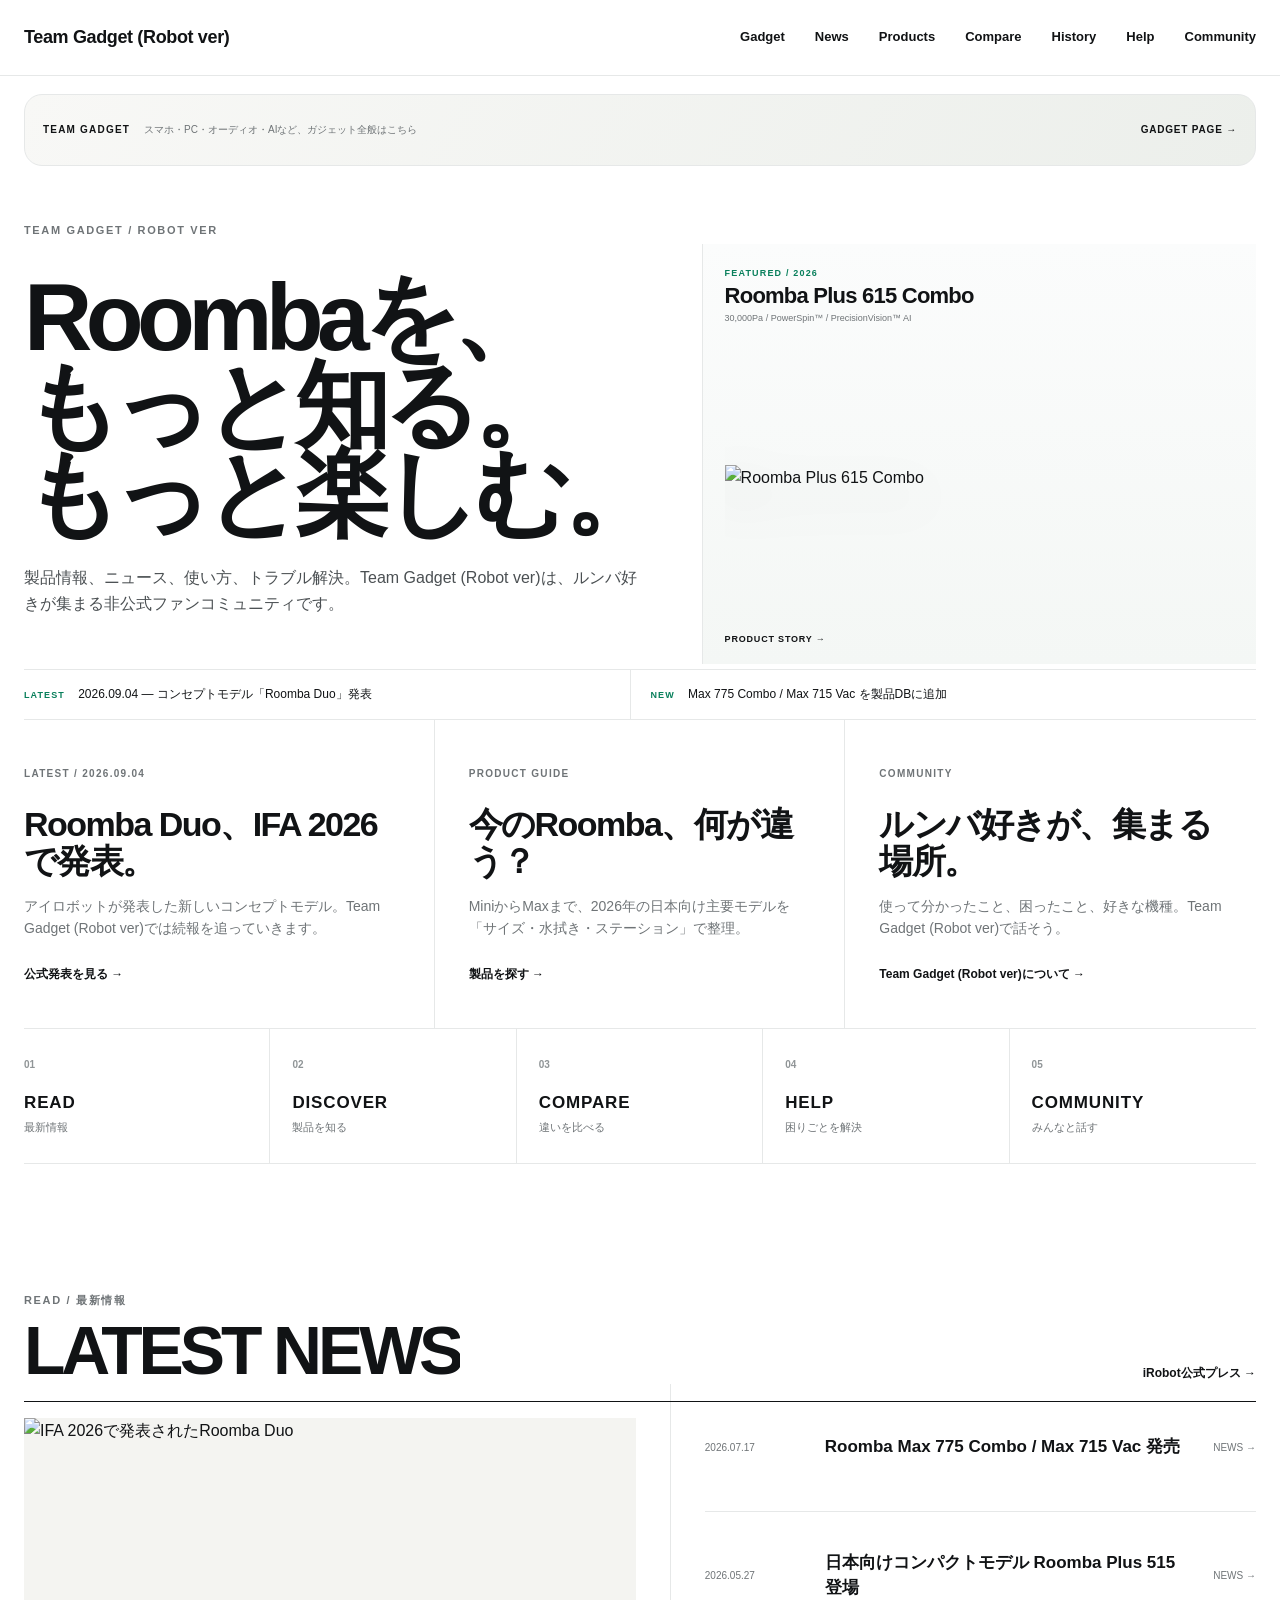
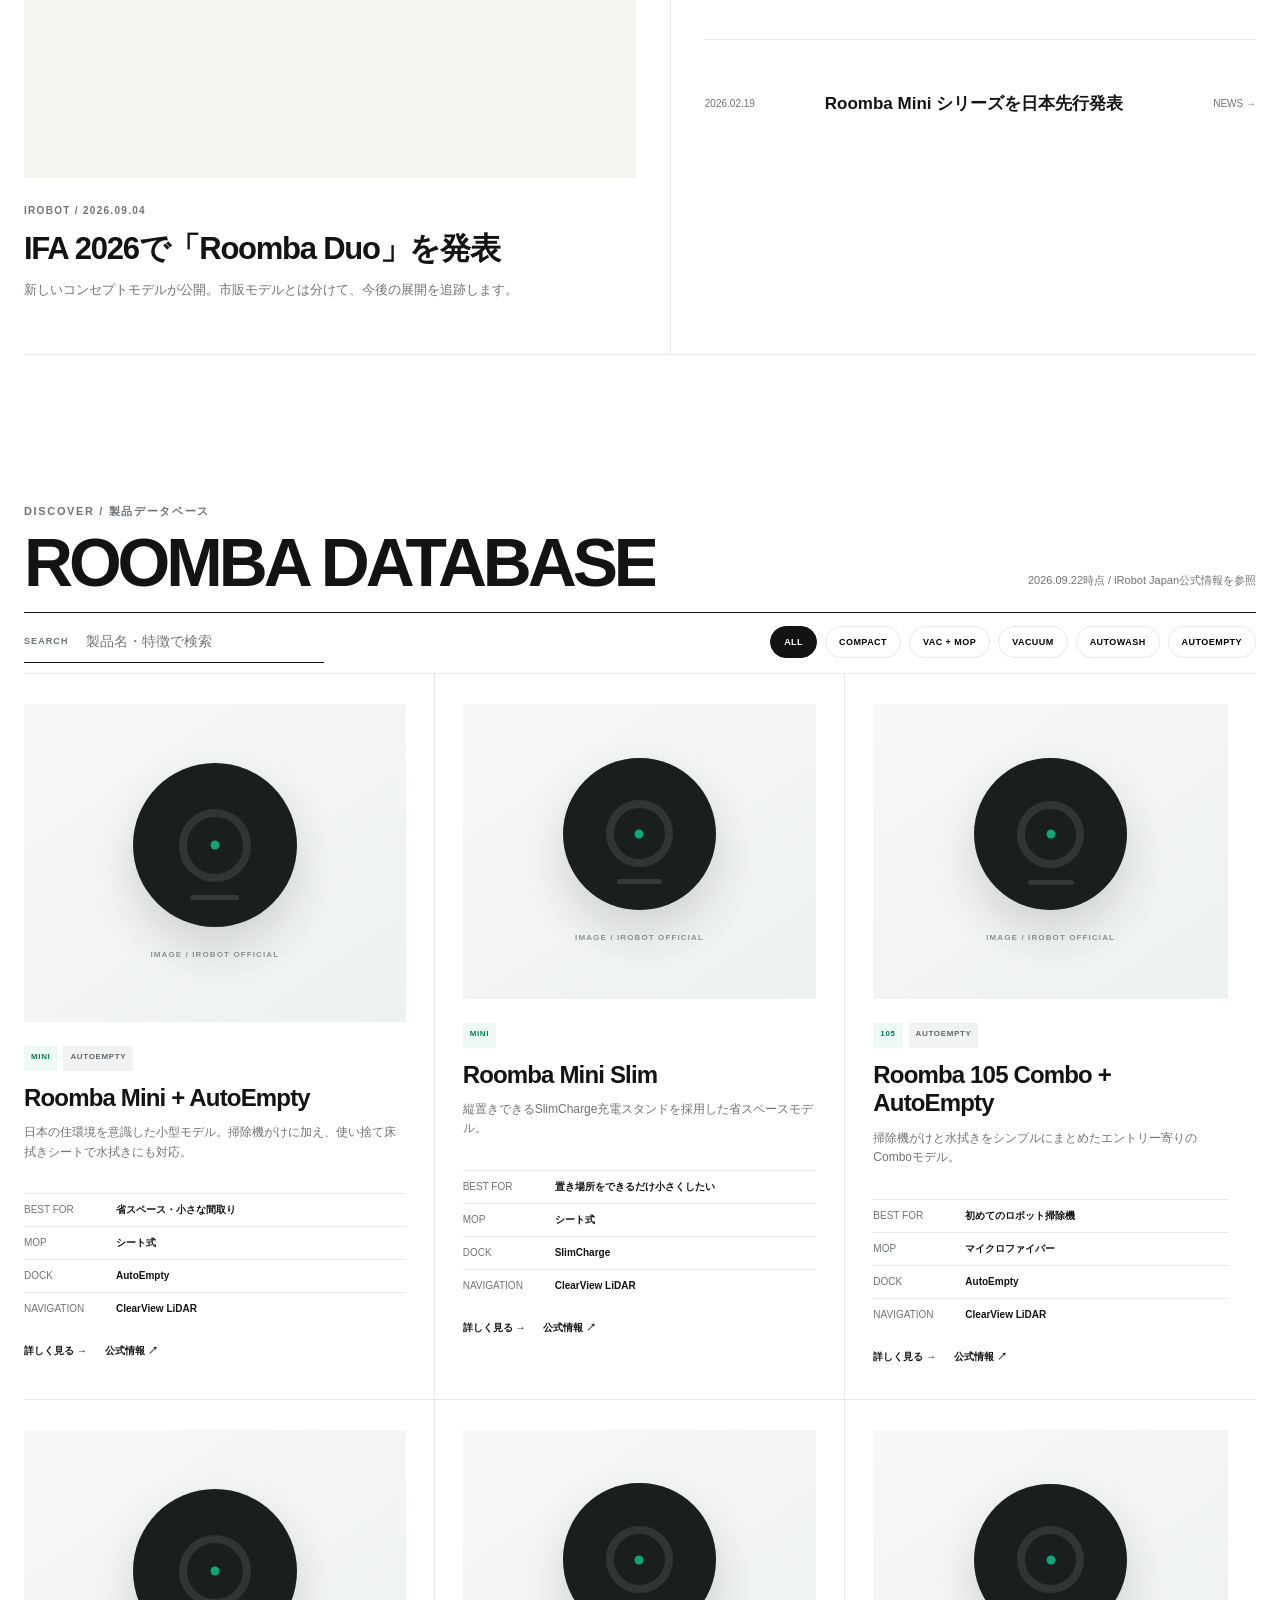
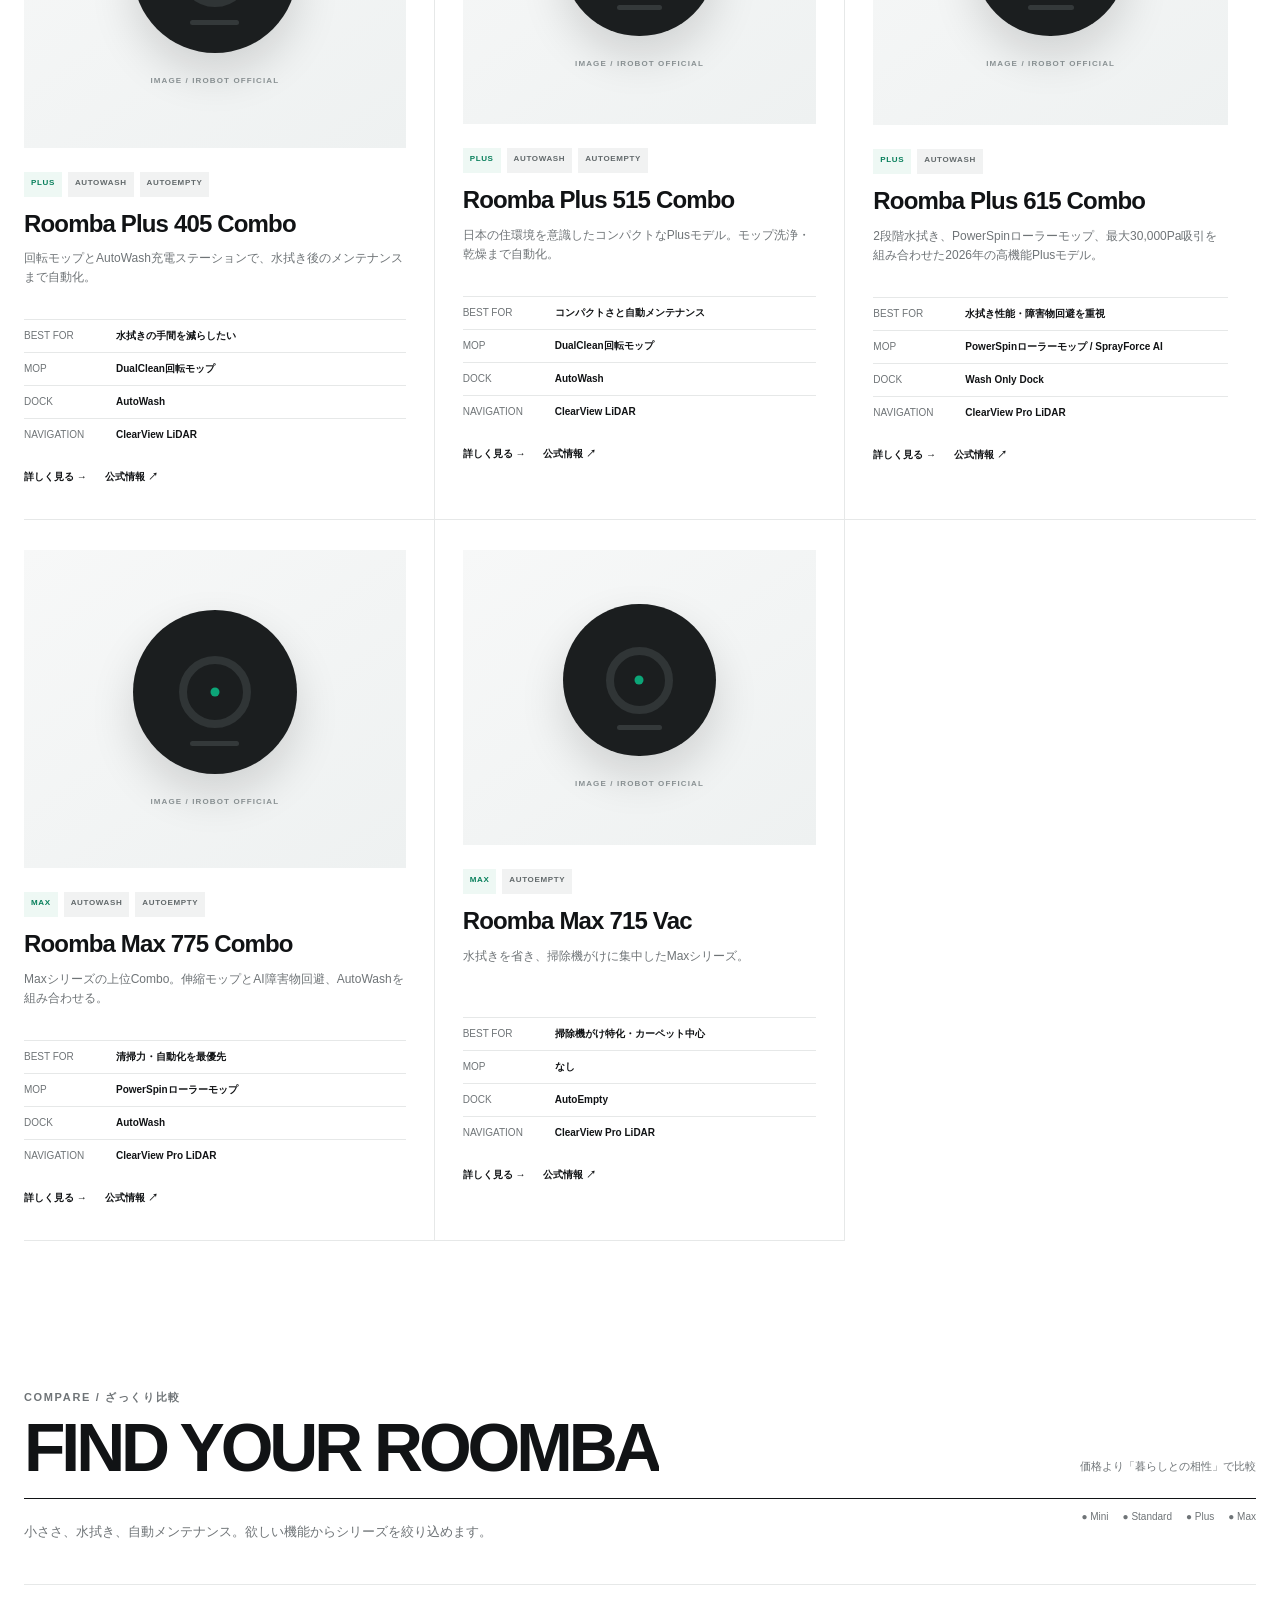
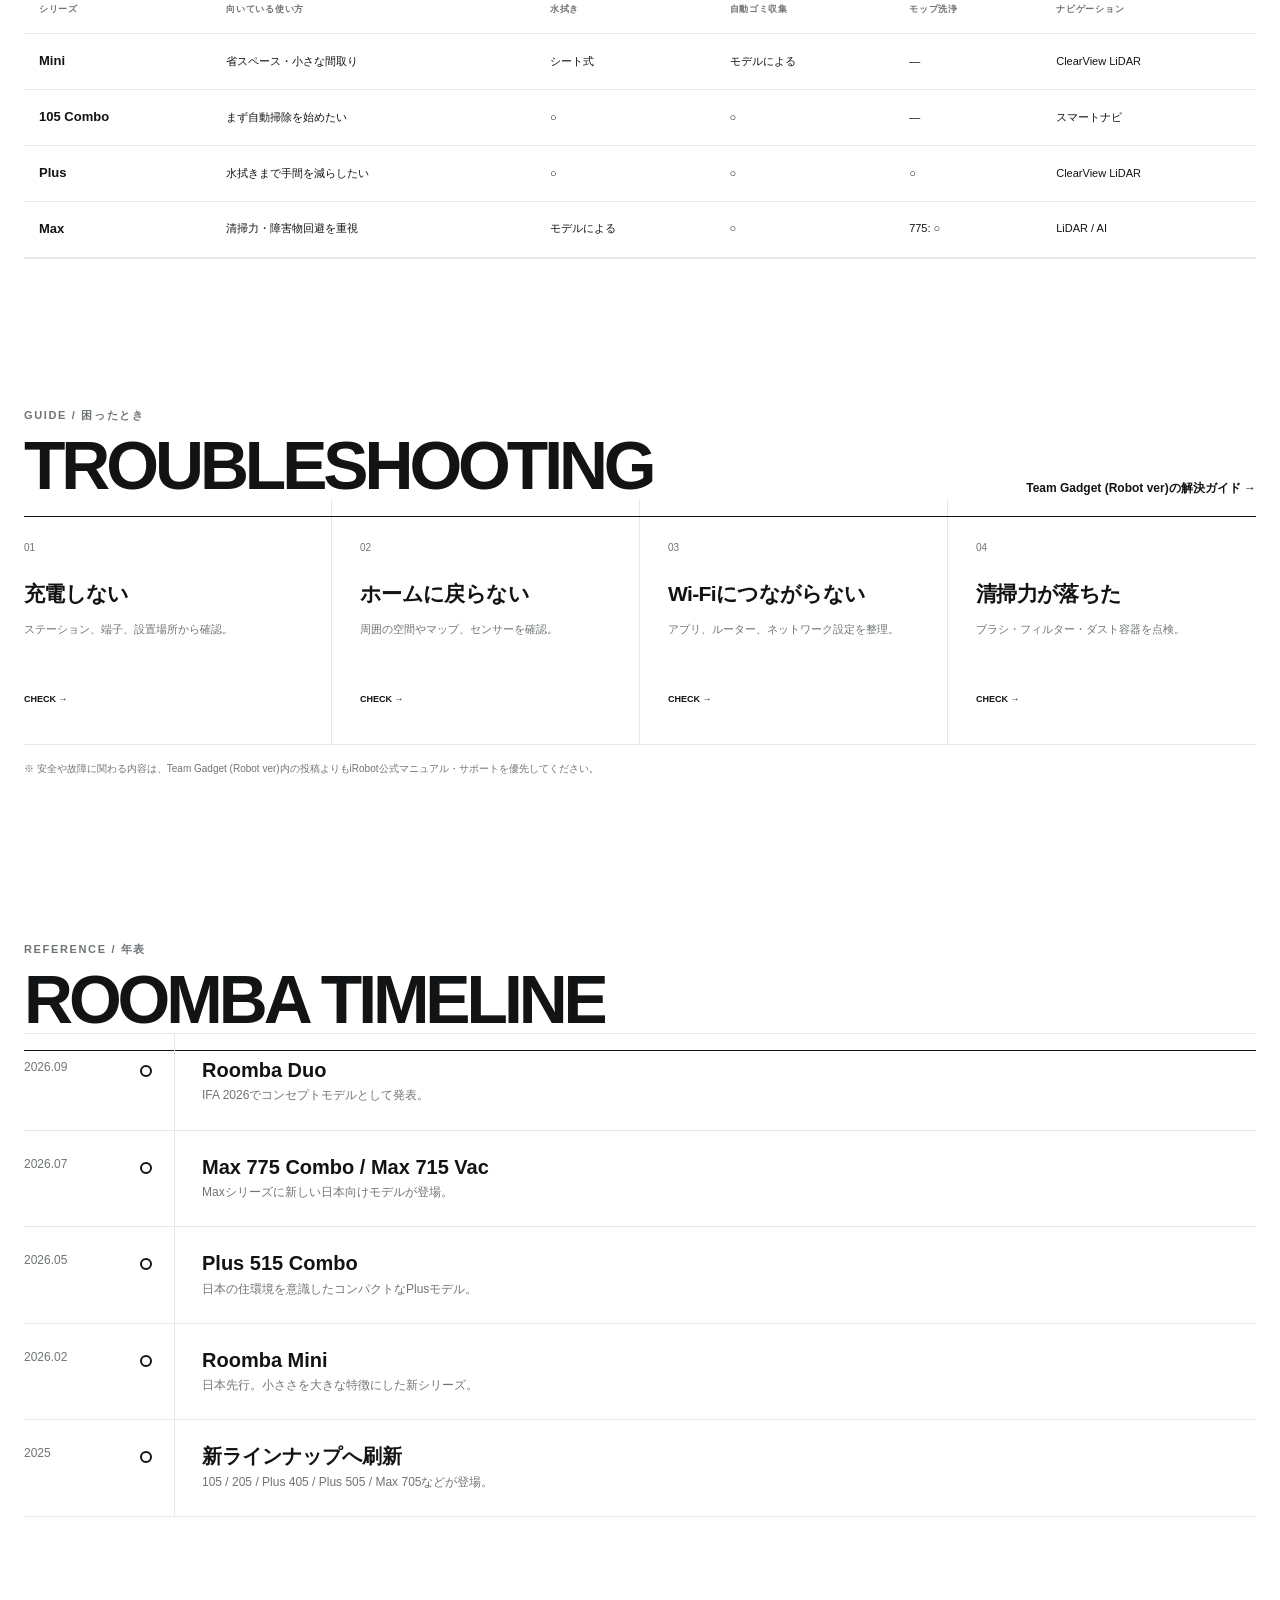
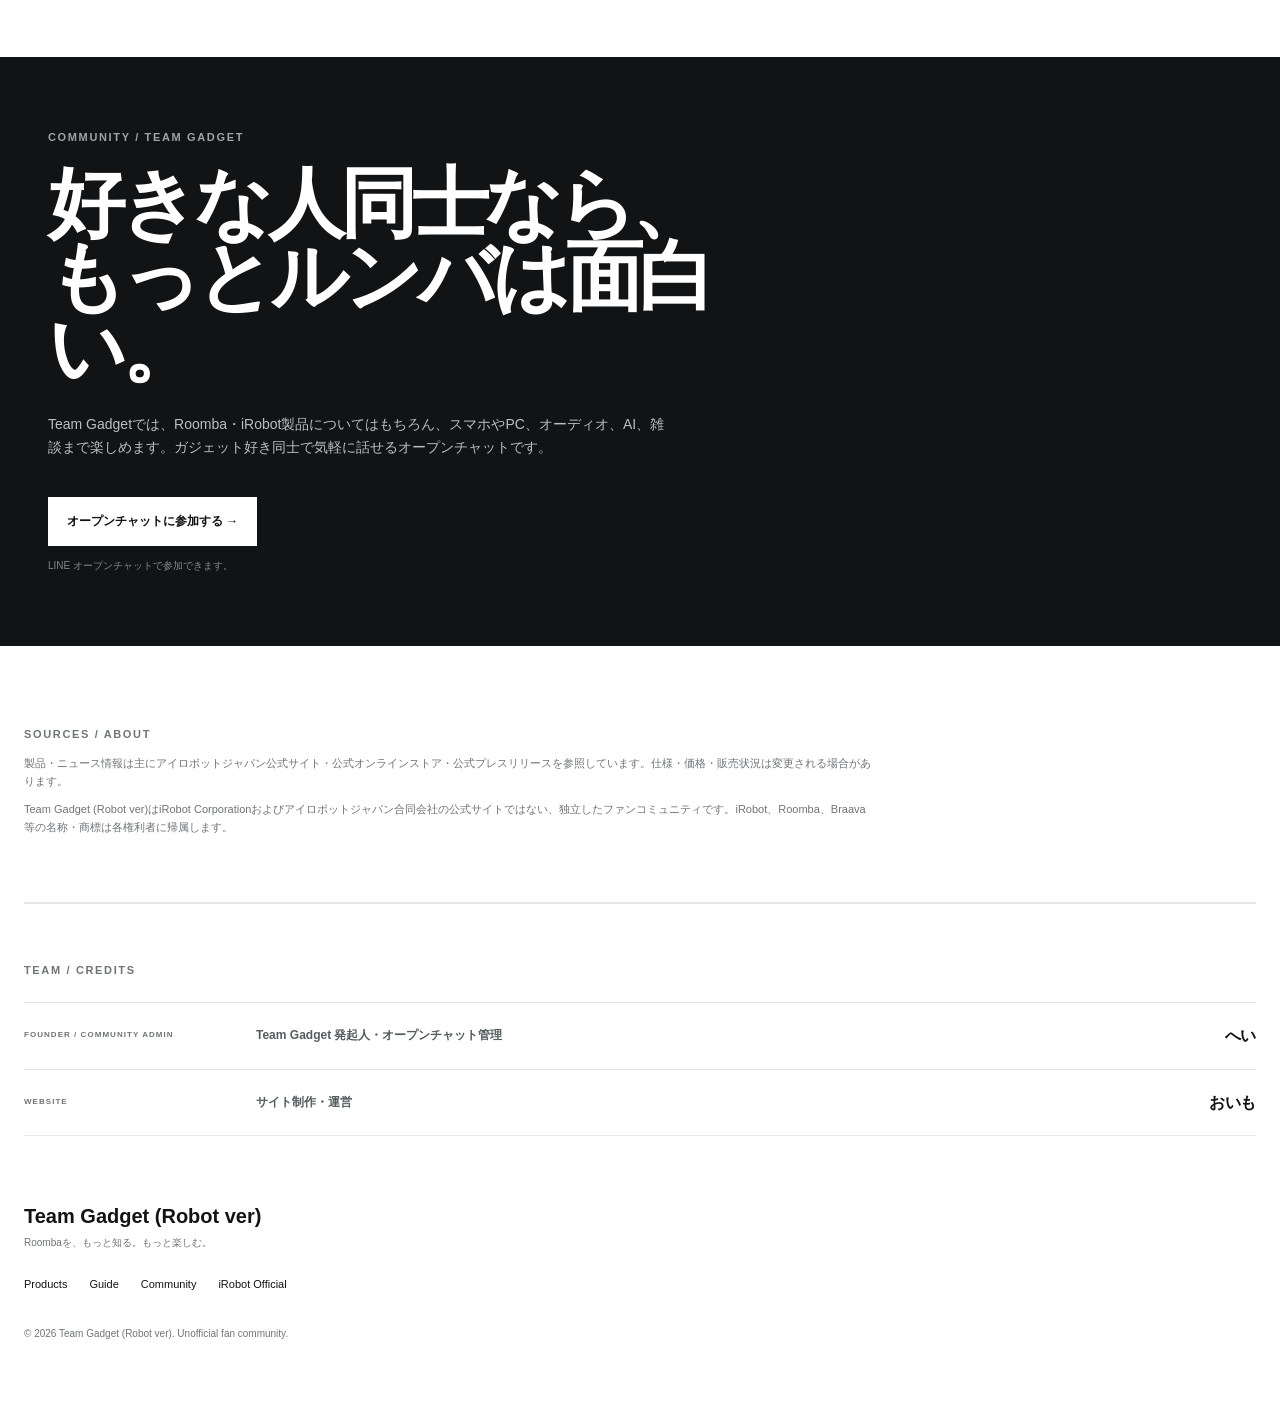
==== commit 6567f6e8: "Rename Robot site branding in index.html" ====
--- a/index.html
+++ b/index.html
@@ -3,21 +3,20 @@
 <head>
   <meta charset="utf-8">
   <meta name="viewport" content="width=device-width,initial-scale=1">
-  <meta name="description" content="Team iRobot — Roombaを知る、比べる、楽しむ。非公式ファンコミュニティのホームページ。">
+  <meta name="description" content="Team Gadget (Robot ver) — Roombaを知る、比べる、楽しむ。非公式ファンコミュニティのホームページ。">
   <meta name="theme-color" content="#ffffff">
   <meta http-equiv="Cache-Control" content="no-cache, no-store, must-revalidate">
   <meta http-equiv="Pragma" content="no-cache">
   <meta http-equiv="Expires" content="0">
-  <title>Team iRobot — Roombaを、もっと知る。もっと楽しむ。</title>
+  <title>Team Gadget (Robot ver) — Roombaを、もっと知る。もっと楽しむ。</title>
   <link rel="preconnect" href="https://www.irobot-jp.com">
   <link rel="stylesheet" href="./styles.css?v=20260923-1412">
 </head>
 <body>
   <div class="scroll-progress" aria-hidden="true"><span id="scrollProgress"></span></div>
   <header class="site-header">
-    <a class="brand" href="#top" aria-label="Team iRobot ホーム">
-      <img class="brand-logo-img" src="./assets/team-irobot-logo.jpg?v=2" alt="">
-      <span>Team iRobot</span>
+    <a class="brand" href="#top" aria-label="Team Gadget (Robot ver) ホーム">
+      <span>Team Gadget (Robot ver)</span>
     </a>
     <nav class="desktop-nav" aria-label="メインナビゲーション">
       <a href="./gadget.html">Gadget</a>
@@ -49,11 +48,11 @@
       <strong>GADGET PAGE →</strong>
     </a>
     <section class="hero shell">
-      <div class="eyebrow">TEAM IROBOT / 2026</div>
+      <div class="eyebrow">TEAM GADGET / ROBOT VER</div>
       <div class="hero-grid">
         <div>
           <h1>Roombaを、<br>もっと知る。<br>もっと楽しむ。</h1>
-          <p class="hero-copy">製品情報、ニュース、使い方、トラブル解決。Team iRobotは、ルンバ好きが集まる非公式ファンコミュニティです。</p>
+          <p class="hero-copy">製品情報、ニュース、使い方、トラブル解決。Team Gadget (Robot ver)は、ルンバ好きが集まる非公式ファンコミュニティです。</p>
         </div>
         <a class="hero-product-stage" id="heroProductStage" href="./product.html?id=plus-615" aria-label="Roomba Plus 615 Combo 製品紹介">
           <div class="hero-product-copy">
@@ -83,7 +82,7 @@
         <article class="feature-card is-active">
           <div class="feature-meta">LATEST / 2026.09.04</div>
           <h2>Roomba Duo、IFA 2026で発表。</h2>
-          <p>アイロボットが発表した新しいコンセプトモデル。Team iRobotでは続報を追っていきます。</p>
+          <p>アイロボットが発表した新しいコンセプトモデル。Team Gadget (Robot ver)では続報を追っていきます。</p>
           <a class="text-link" href="https://www.irobot-jp.com/press/" target="_blank" rel="noopener">公式発表を見る →</a>
         </article>
         <article class="feature-card">
@@ -95,8 +94,8 @@
         <article class="feature-card community-feature">
           <div class="feature-meta">COMMUNITY</div>
           <h2>ルンバ好きが、集まる場所。</h2>
-          <p>使って分かったこと、困ったこと、好きな機種。Team iRobotで話そう。</p>
-          <a class="text-link" href="#community">Team iRobotについて →</a>
+          <p>使って分かったこと、困ったこと、好きな機種。Team Gadget (Robot ver)で話そう。</p>
+          <a class="text-link" href="#community">Team Gadget (Robot ver)について →</a>
         </article>
       </div>
       <div class="feature-dots" id="featureDots" aria-label="特集切り替え"></div>
@@ -192,7 +191,7 @@
     <section class="section shell" id="guide">
       <div class="section-head">
         <div><div class="eyebrow">GUIDE / 困ったとき</div><h2>TROUBLESHOOTING</h2></div>
-        <a class="text-link" href="./help.html">Team iRobotの解決ガイド →</a>
+        <a class="text-link" href="./help.html">Team Gadget (Robot ver)の解決ガイド →</a>
       </div>
       <div class="trouble-grid">
         <a href="./troubleshoot.html?issue=charging"><span>01</span><h3>充電しない</h3><p>ステーション、端子、設置場所から確認。</p><b>CHECK →</b></a>
@@ -200,7 +199,7 @@
         <a href="./troubleshoot.html?issue=wifi"><span>03</span><h3>Wi‑Fiにつながらない</h3><p>アプリ、ルーター、ネットワーク設定を整理。</p><b>CHECK →</b></a>
         <a href="./troubleshoot.html?issue=pickup"><span>04</span><h3>清掃力が落ちた</h3><p>ブラシ・フィルター・ダスト容器を点検。</p><b>CHECK →</b></a>
       </div>
-      <div class="guide-note">※ 安全や故障に関わる内容は、Team iRobot内の投稿よりもiRobot公式マニュアル・サポートを優先してください。</div>
+      <div class="guide-note">※ 安全や故障に関わる内容は、Team Gadget (Robot ver)内の投稿よりもiRobot公式マニュアル・サポートを優先してください。</div>
     </section>
 
     <section class="section shell timeline-section">
@@ -229,11 +228,11 @@
     <section class="sources shell">
       <div class="eyebrow">SOURCES / ABOUT</div>
       <p>製品・ニュース情報は主にアイロボットジャパン公式サイト・公式オンラインストア・公式プレスリリースを参照しています。仕様・価格・販売状況は変更される場合があります。</p>
-      <p>Team iRobotはiRobot Corporationおよびアイロボットジャパン合同会社の公式サイトではない、独立したファンコミュニティです。iRobot、Roomba、Braava等の名称・商標は各権利者に帰属します。</p>
+      <p>Team Gadget (Robot ver)はiRobot Corporationおよびアイロボットジャパン合同会社の公式サイトではない、独立したファンコミュニティです。iRobot、Roomba、Braava等の名称・商標は各権利者に帰属します。</p>
     </section>
   </main>
 
-    <section class="team-credits shell" aria-label="Team iRobot 運営情報">
+    <section class="team-credits shell" aria-label="Team Gadget (Robot ver) 運営情報">
       <div class="eyebrow">TEAM / CREDITS</div>
       <div class="credit-grid">
         <div class="credit-row">
@@ -250,9 +249,9 @@
     </section>
 
   <footer class="footer shell">
-    <div><strong>Team iRobot</strong><span>Roombaを、もっと知る。もっと楽しむ。</span></div>
+    <div><strong>Team Gadget (Robot ver)</strong><span>Roombaを、もっと知る。もっと楽しむ。</span></div>
     <div class="footer-links"><a href="#products">Products</a><a href="#guide">Guide</a><a href="#community">Community</a><a href="https://www.irobot-jp.com/" target="_blank" rel="noopener">iRobot Official</a></div>
-    <small>© 2026 Team iRobot. Unofficial fan community.</small>
+    <small>© 2026 Team Gadget (Robot ver). Unofficial fan community.</small>
   </footer>
 
   <script src="./data.js?v=20260922-2003"></script><script src="./app.js?v=20260923-0852"></script>
--- a/styles.css
+++ b/styles.css
@@ -658,3 +658,30 @@
  .credit-row strong{font-size:11px}
  .credit-row b{font-size:15px}
 }
+
+
+/* --- Gadget page switch --- */
+.gadget-page-switch{
+  margin-top:18px;
+  min-height:72px;
+  border:1px solid var(--line);
+  border-radius:18px;
+  display:flex;
+  align-items:center;
+  justify-content:space-between;
+  gap:24px;
+  padding:14px 18px;
+  background:linear-gradient(120deg,#f8f8f6,#ecefeb);
+  transition:transform .25s ease,border-color .25s ease,background .25s ease;
+}
+.gadget-page-switch:hover{transform:translateY(-2px);border-color:#9da4a2;background:#f2f4f1}
+.gadget-page-switch>span{display:flex;align-items:baseline;gap:14px;min-width:0}
+.gadget-page-switch b{font-size:10px;letter-spacing:.12em}
+.gadget-page-switch small{font-size:10px;color:var(--muted);white-space:nowrap;overflow:hidden;text-overflow:ellipsis}
+.gadget-page-switch strong{font-size:10px;letter-spacing:.08em;white-space:nowrap}
+@media(max-width:620px){
+ .gadget-page-switch{margin-top:12px;min-height:64px;padding:12px 14px}
+ .gadget-page-switch>span{display:block}
+ .gadget-page-switch small{display:block;margin-top:4px;max-width:220px}
+ .gadget-page-switch strong{font-size:8px}
+}
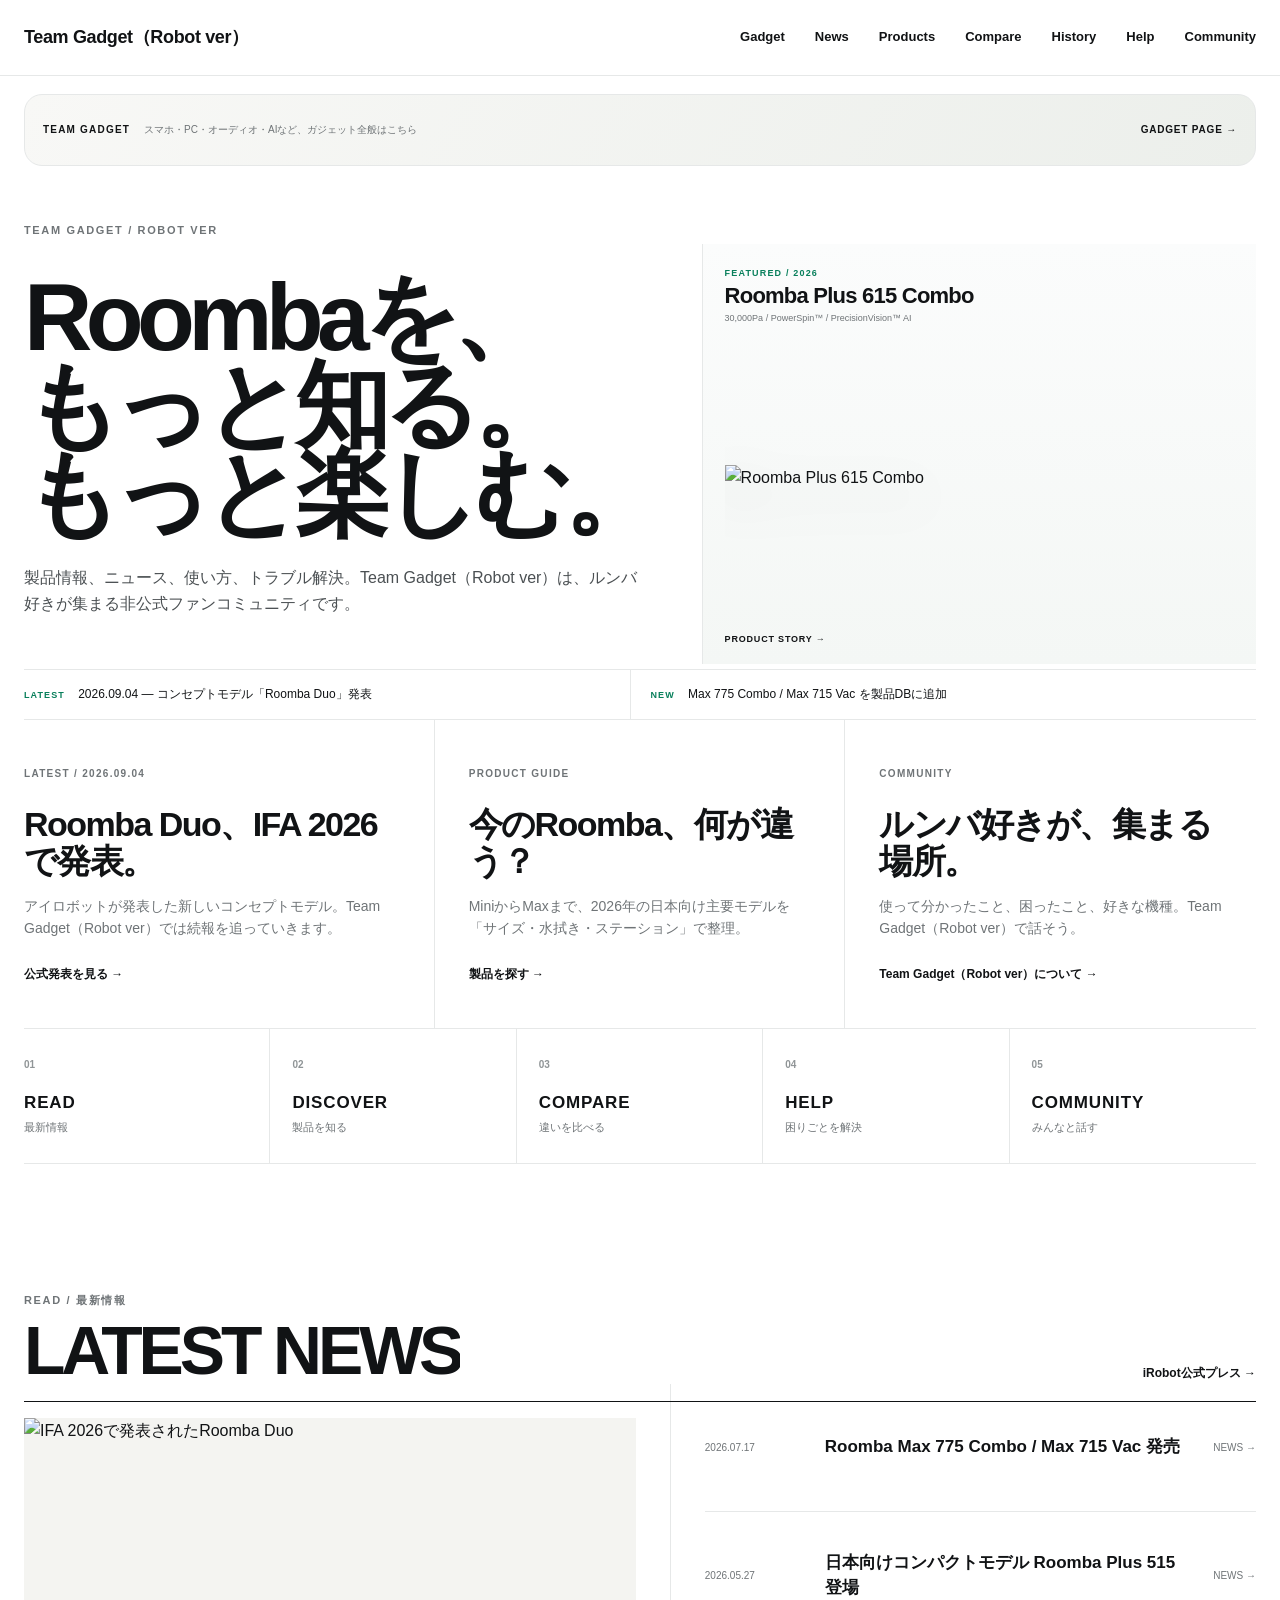
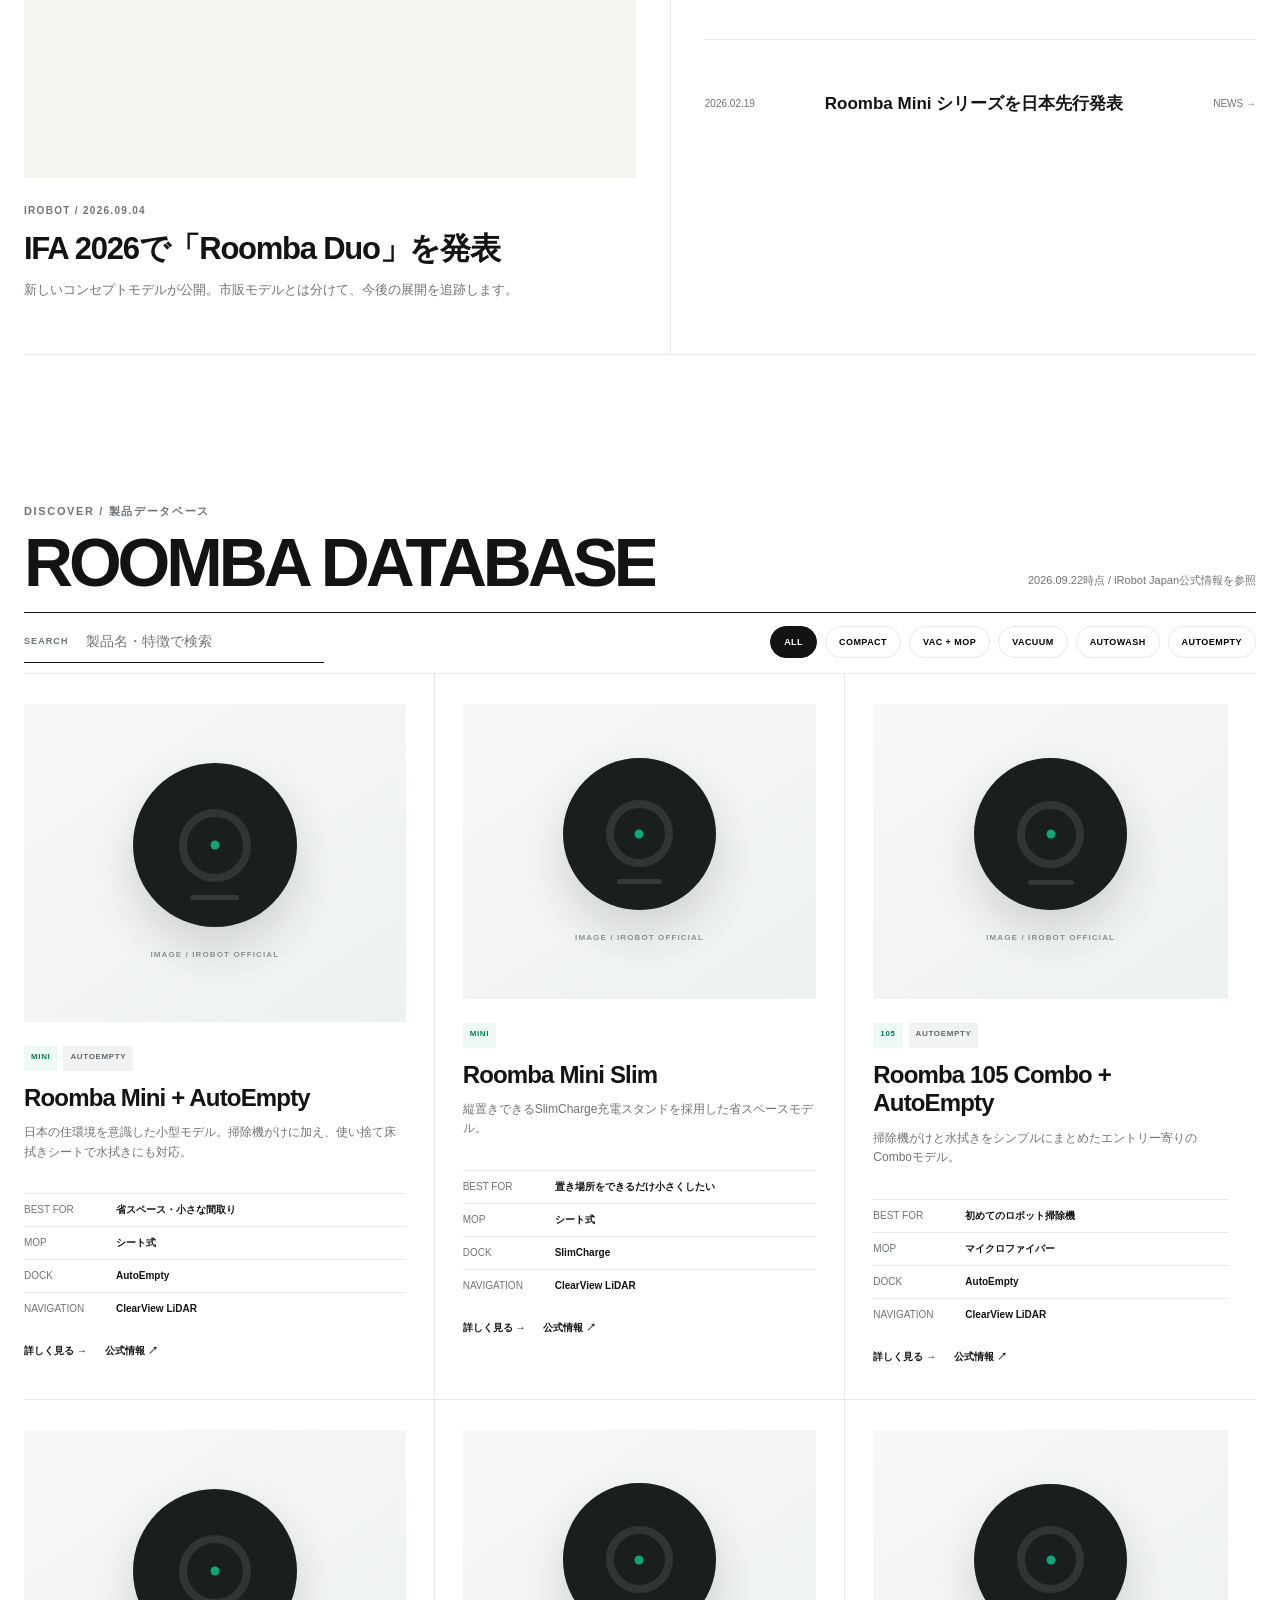
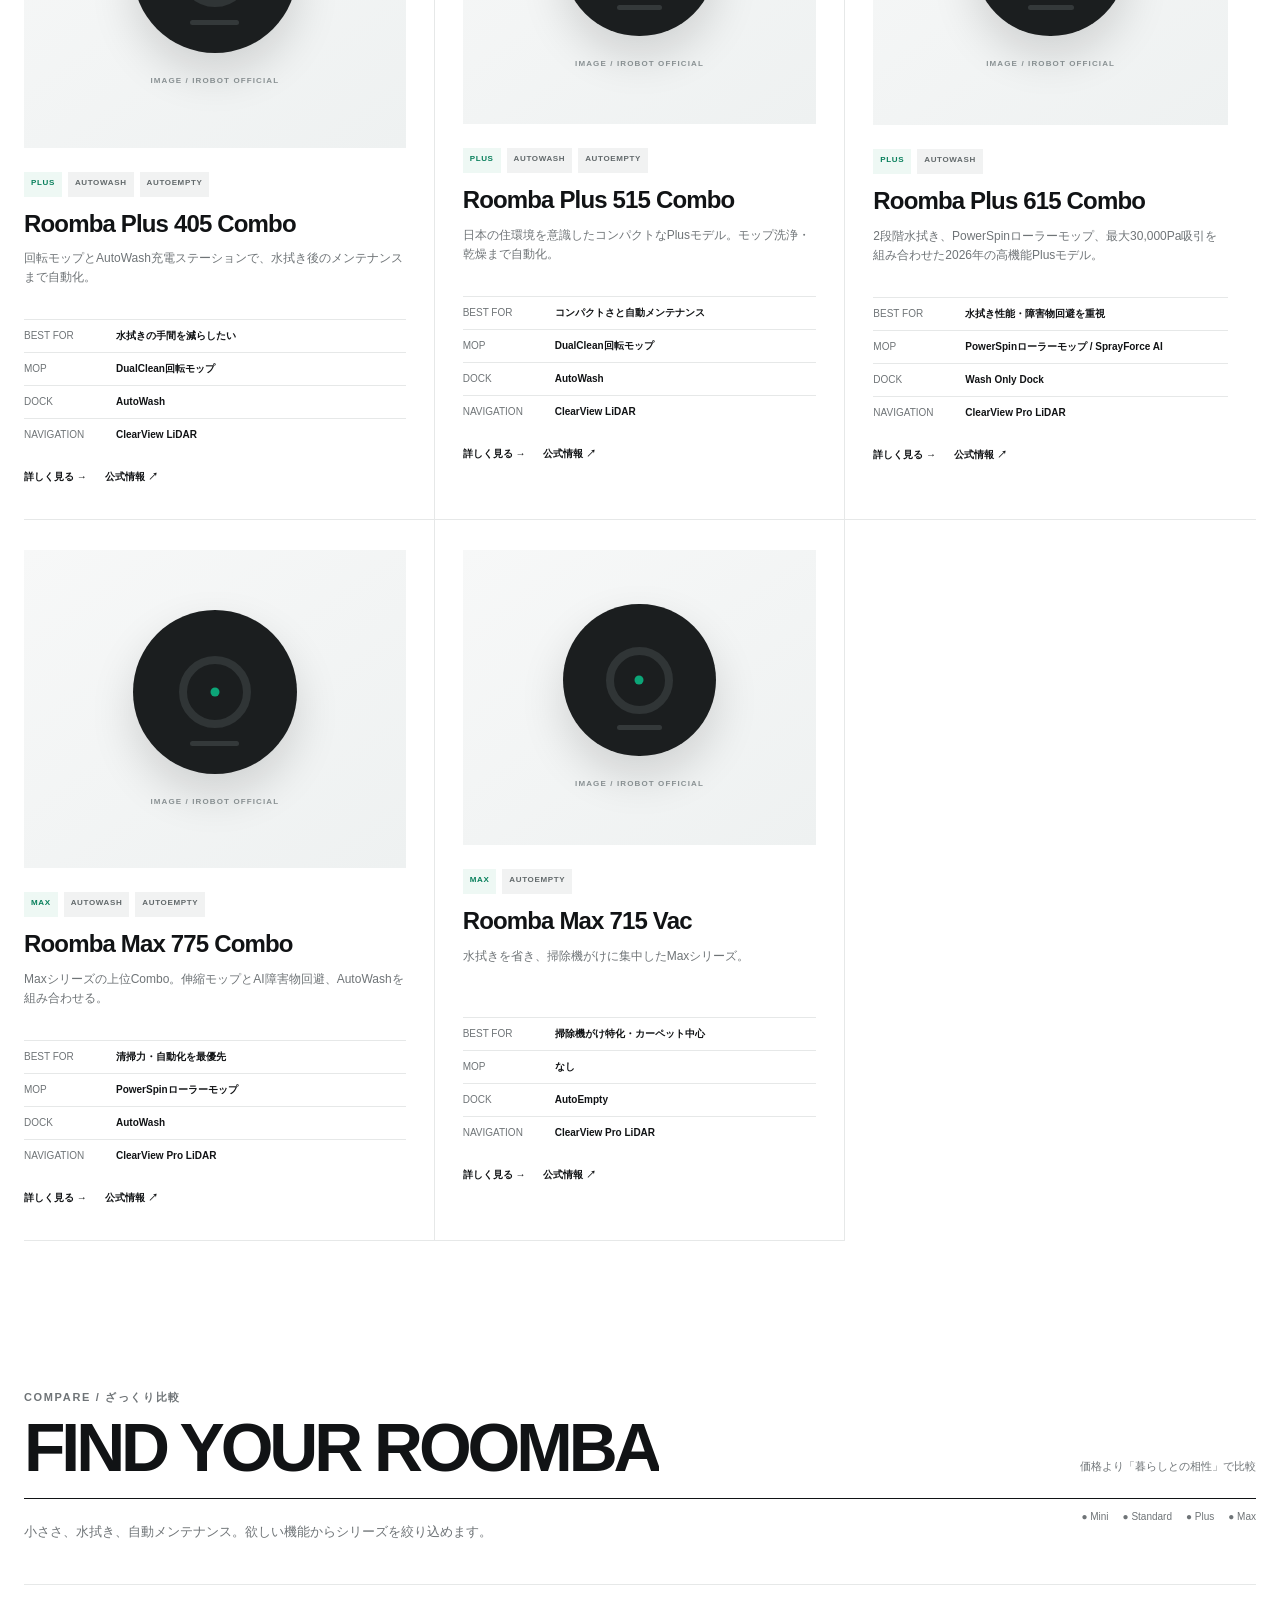
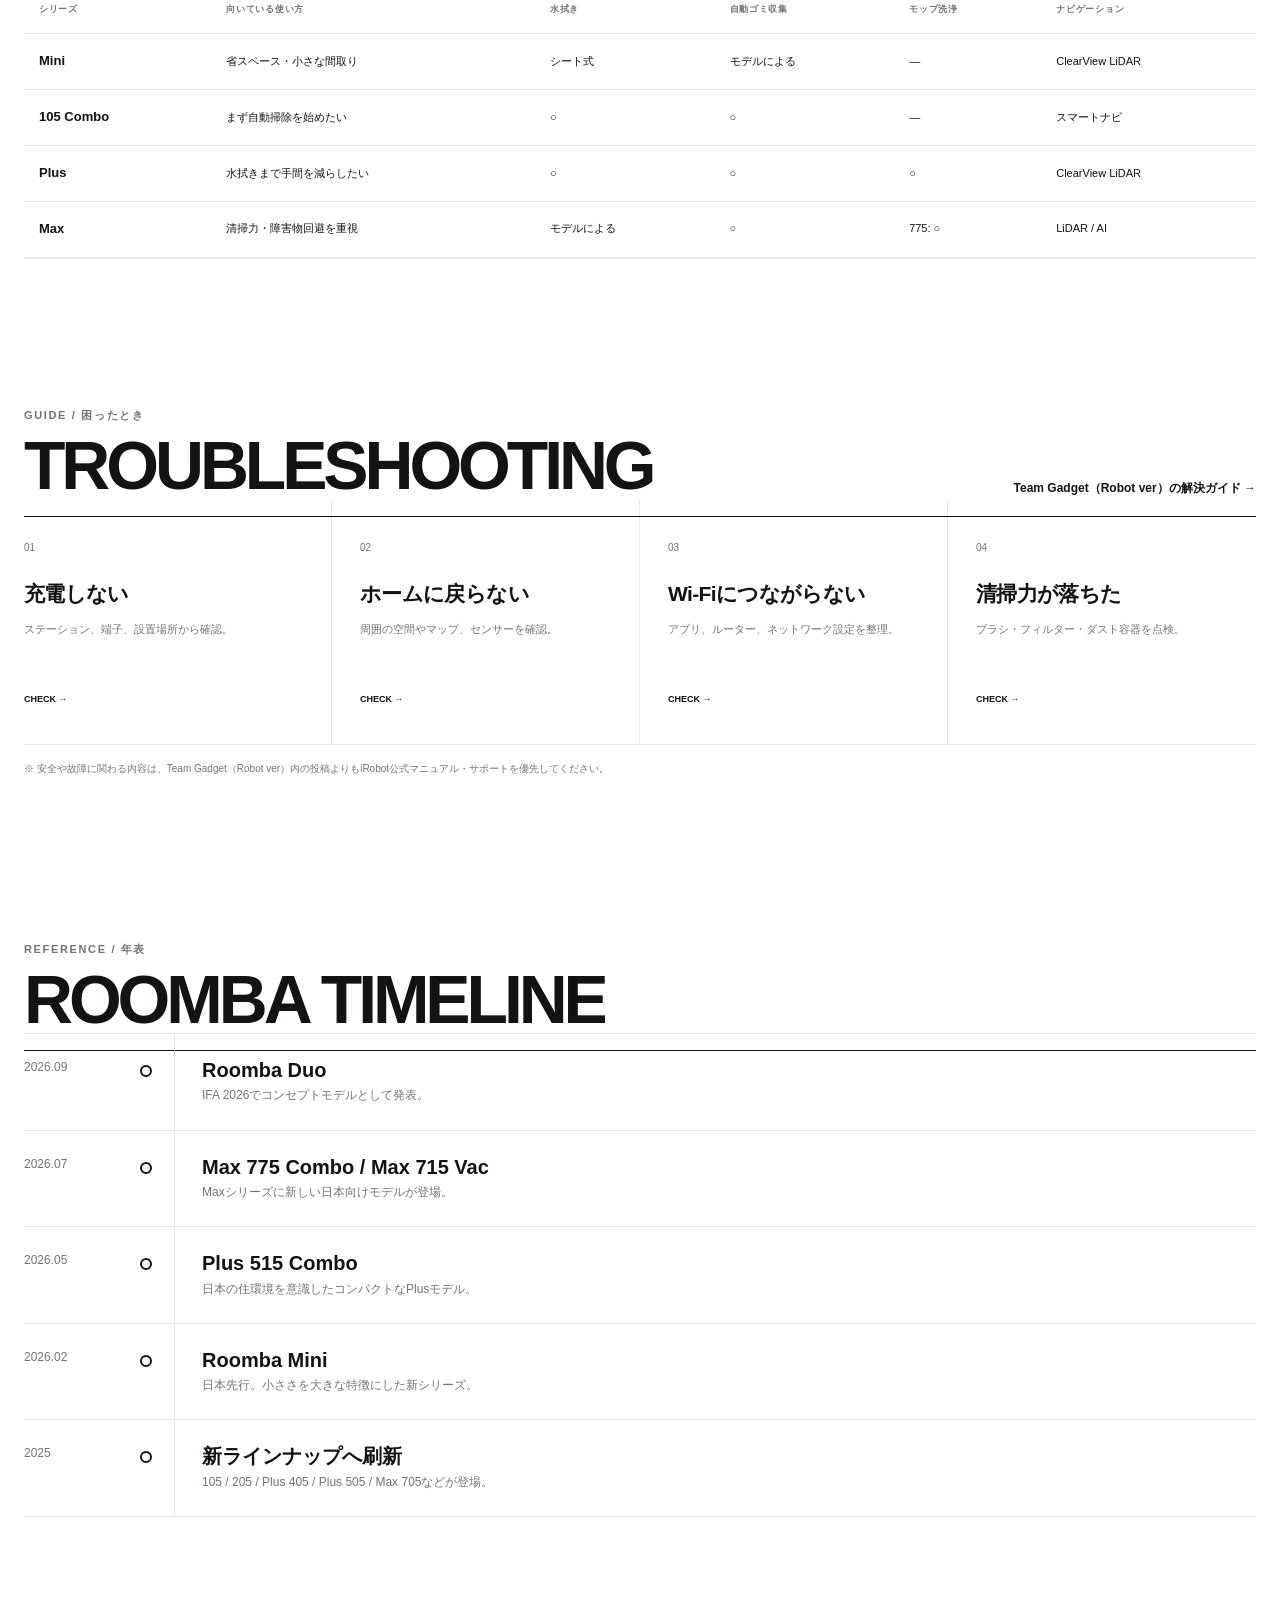
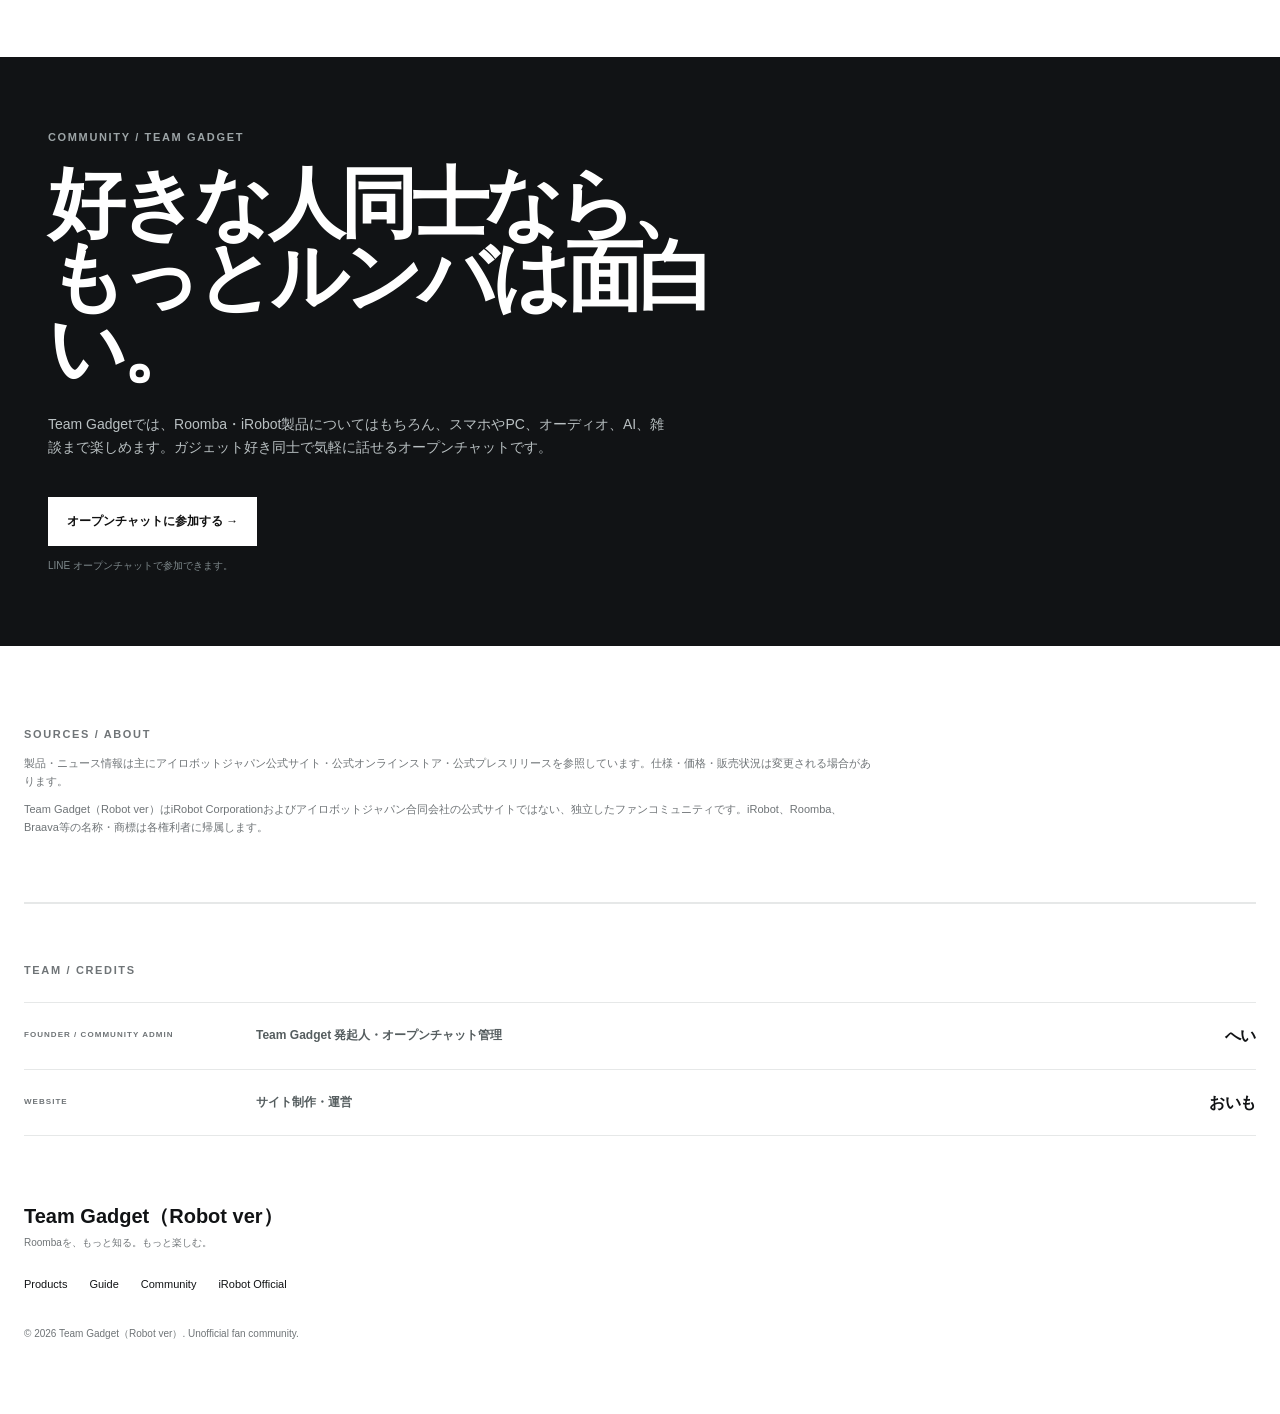
==== commit ae692f47: "Use final Team Gadget（Robot ver） branding in index.html" ====
--- a/index.html
+++ b/index.html
@@ -3,20 +3,20 @@
 <head>
   <meta charset="utf-8">
   <meta name="viewport" content="width=device-width,initial-scale=1">
-  <meta name="description" content="Team Gadget (Robot ver) — Roombaを知る、比べる、楽しむ。非公式ファンコミュニティのホームページ。">
+  <meta name="description" content="Team Gadget（Robot ver） — Roombaを知る、比べる、楽しむ。非公式ファンコミュニティのホームページ。">
   <meta name="theme-color" content="#ffffff">
   <meta http-equiv="Cache-Control" content="no-cache, no-store, must-revalidate">
   <meta http-equiv="Pragma" content="no-cache">
   <meta http-equiv="Expires" content="0">
-  <title>Team Gadget (Robot ver) — Roombaを、もっと知る。もっと楽しむ。</title>
+  <title>Team Gadget（Robot ver） — Roombaを、もっと知る。もっと楽しむ。</title>
   <link rel="preconnect" href="https://www.irobot-jp.com">
   <link rel="stylesheet" href="./styles.css?v=20260923-1412">
 </head>
 <body>
   <div class="scroll-progress" aria-hidden="true"><span id="scrollProgress"></span></div>
   <header class="site-header">
-    <a class="brand" href="#top" aria-label="Team Gadget (Robot ver) ホーム">
-      <span>Team Gadget (Robot ver)</span>
+    <a class="brand" href="#top" aria-label="Team Gadget（Robot ver） ホーム">
+      <span>Team Gadget（Robot ver）</span>
     </a>
     <nav class="desktop-nav" aria-label="メインナビゲーション">
       <a href="./gadget.html">Gadget</a>
@@ -52,7 +52,7 @@
       <div class="hero-grid">
         <div>
           <h1>Roombaを、<br>もっと知る。<br>もっと楽しむ。</h1>
-          <p class="hero-copy">製品情報、ニュース、使い方、トラブル解決。Team Gadget (Robot ver)は、ルンバ好きが集まる非公式ファンコミュニティです。</p>
+          <p class="hero-copy">製品情報、ニュース、使い方、トラブル解決。Team Gadget（Robot ver）は、ルンバ好きが集まる非公式ファンコミュニティです。</p>
         </div>
         <a class="hero-product-stage" id="heroProductStage" href="./product.html?id=plus-615" aria-label="Roomba Plus 615 Combo 製品紹介">
           <div class="hero-product-copy">
@@ -82,7 +82,7 @@
         <article class="feature-card is-active">
           <div class="feature-meta">LATEST / 2026.09.04</div>
           <h2>Roomba Duo、IFA 2026で発表。</h2>
-          <p>アイロボットが発表した新しいコンセプトモデル。Team Gadget (Robot ver)では続報を追っていきます。</p>
+          <p>アイロボットが発表した新しいコンセプトモデル。Team Gadget（Robot ver）では続報を追っていきます。</p>
           <a class="text-link" href="https://www.irobot-jp.com/press/" target="_blank" rel="noopener">公式発表を見る →</a>
         </article>
         <article class="feature-card">
@@ -94,8 +94,8 @@
         <article class="feature-card community-feature">
           <div class="feature-meta">COMMUNITY</div>
           <h2>ルンバ好きが、集まる場所。</h2>
-          <p>使って分かったこと、困ったこと、好きな機種。Team Gadget (Robot ver)で話そう。</p>
-          <a class="text-link" href="#community">Team Gadget (Robot ver)について →</a>
+          <p>使って分かったこと、困ったこと、好きな機種。Team Gadget（Robot ver）で話そう。</p>
+          <a class="text-link" href="#community">Team Gadget（Robot ver）について →</a>
         </article>
       </div>
       <div class="feature-dots" id="featureDots" aria-label="特集切り替え"></div>
@@ -191,7 +191,7 @@
     <section class="section shell" id="guide">
       <div class="section-head">
         <div><div class="eyebrow">GUIDE / 困ったとき</div><h2>TROUBLESHOOTING</h2></div>
-        <a class="text-link" href="./help.html">Team Gadget (Robot ver)の解決ガイド →</a>
+        <a class="text-link" href="./help.html">Team Gadget（Robot ver）の解決ガイド →</a>
       </div>
       <div class="trouble-grid">
         <a href="./troubleshoot.html?issue=charging"><span>01</span><h3>充電しない</h3><p>ステーション、端子、設置場所から確認。</p><b>CHECK →</b></a>
@@ -199,7 +199,7 @@
         <a href="./troubleshoot.html?issue=wifi"><span>03</span><h3>Wi‑Fiにつながらない</h3><p>アプリ、ルーター、ネットワーク設定を整理。</p><b>CHECK →</b></a>
         <a href="./troubleshoot.html?issue=pickup"><span>04</span><h3>清掃力が落ちた</h3><p>ブラシ・フィルター・ダスト容器を点検。</p><b>CHECK →</b></a>
       </div>
-      <div class="guide-note">※ 安全や故障に関わる内容は、Team Gadget (Robot ver)内の投稿よりもiRobot公式マニュアル・サポートを優先してください。</div>
+      <div class="guide-note">※ 安全や故障に関わる内容は、Team Gadget（Robot ver）内の投稿よりもiRobot公式マニュアル・サポートを優先してください。</div>
     </section>
 
     <section class="section shell timeline-section">
@@ -228,11 +228,11 @@
     <section class="sources shell">
       <div class="eyebrow">SOURCES / ABOUT</div>
       <p>製品・ニュース情報は主にアイロボットジャパン公式サイト・公式オンラインストア・公式プレスリリースを参照しています。仕様・価格・販売状況は変更される場合があります。</p>
-      <p>Team Gadget (Robot ver)はiRobot Corporationおよびアイロボットジャパン合同会社の公式サイトではない、独立したファンコミュニティです。iRobot、Roomba、Braava等の名称・商標は各権利者に帰属します。</p>
+      <p>Team Gadget（Robot ver）はiRobot Corporationおよびアイロボットジャパン合同会社の公式サイトではない、独立したファンコミュニティです。iRobot、Roomba、Braava等の名称・商標は各権利者に帰属します。</p>
     </section>
   </main>
 
-    <section class="team-credits shell" aria-label="Team Gadget (Robot ver) 運営情報">
+    <section class="team-credits shell" aria-label="Team Gadget（Robot ver） 運営情報">
       <div class="eyebrow">TEAM / CREDITS</div>
       <div class="credit-grid">
         <div class="credit-row">
@@ -249,9 +249,9 @@
     </section>
 
   <footer class="footer shell">
-    <div><strong>Team Gadget (Robot ver)</strong><span>Roombaを、もっと知る。もっと楽しむ。</span></div>
+    <div><strong>Team Gadget（Robot ver）</strong><span>Roombaを、もっと知る。もっと楽しむ。</span></div>
     <div class="footer-links"><a href="#products">Products</a><a href="#guide">Guide</a><a href="#community">Community</a><a href="https://www.irobot-jp.com/" target="_blank" rel="noopener">iRobot Official</a></div>
-    <small>© 2026 Team Gadget (Robot ver). Unofficial fan community.</small>
+    <small>© 2026 Team Gadget（Robot ver）. Unofficial fan community.</small>
   </footer>
 
   <script src="./data.js?v=20260922-2003"></script><script src="./app.js?v=20260923-0852"></script>
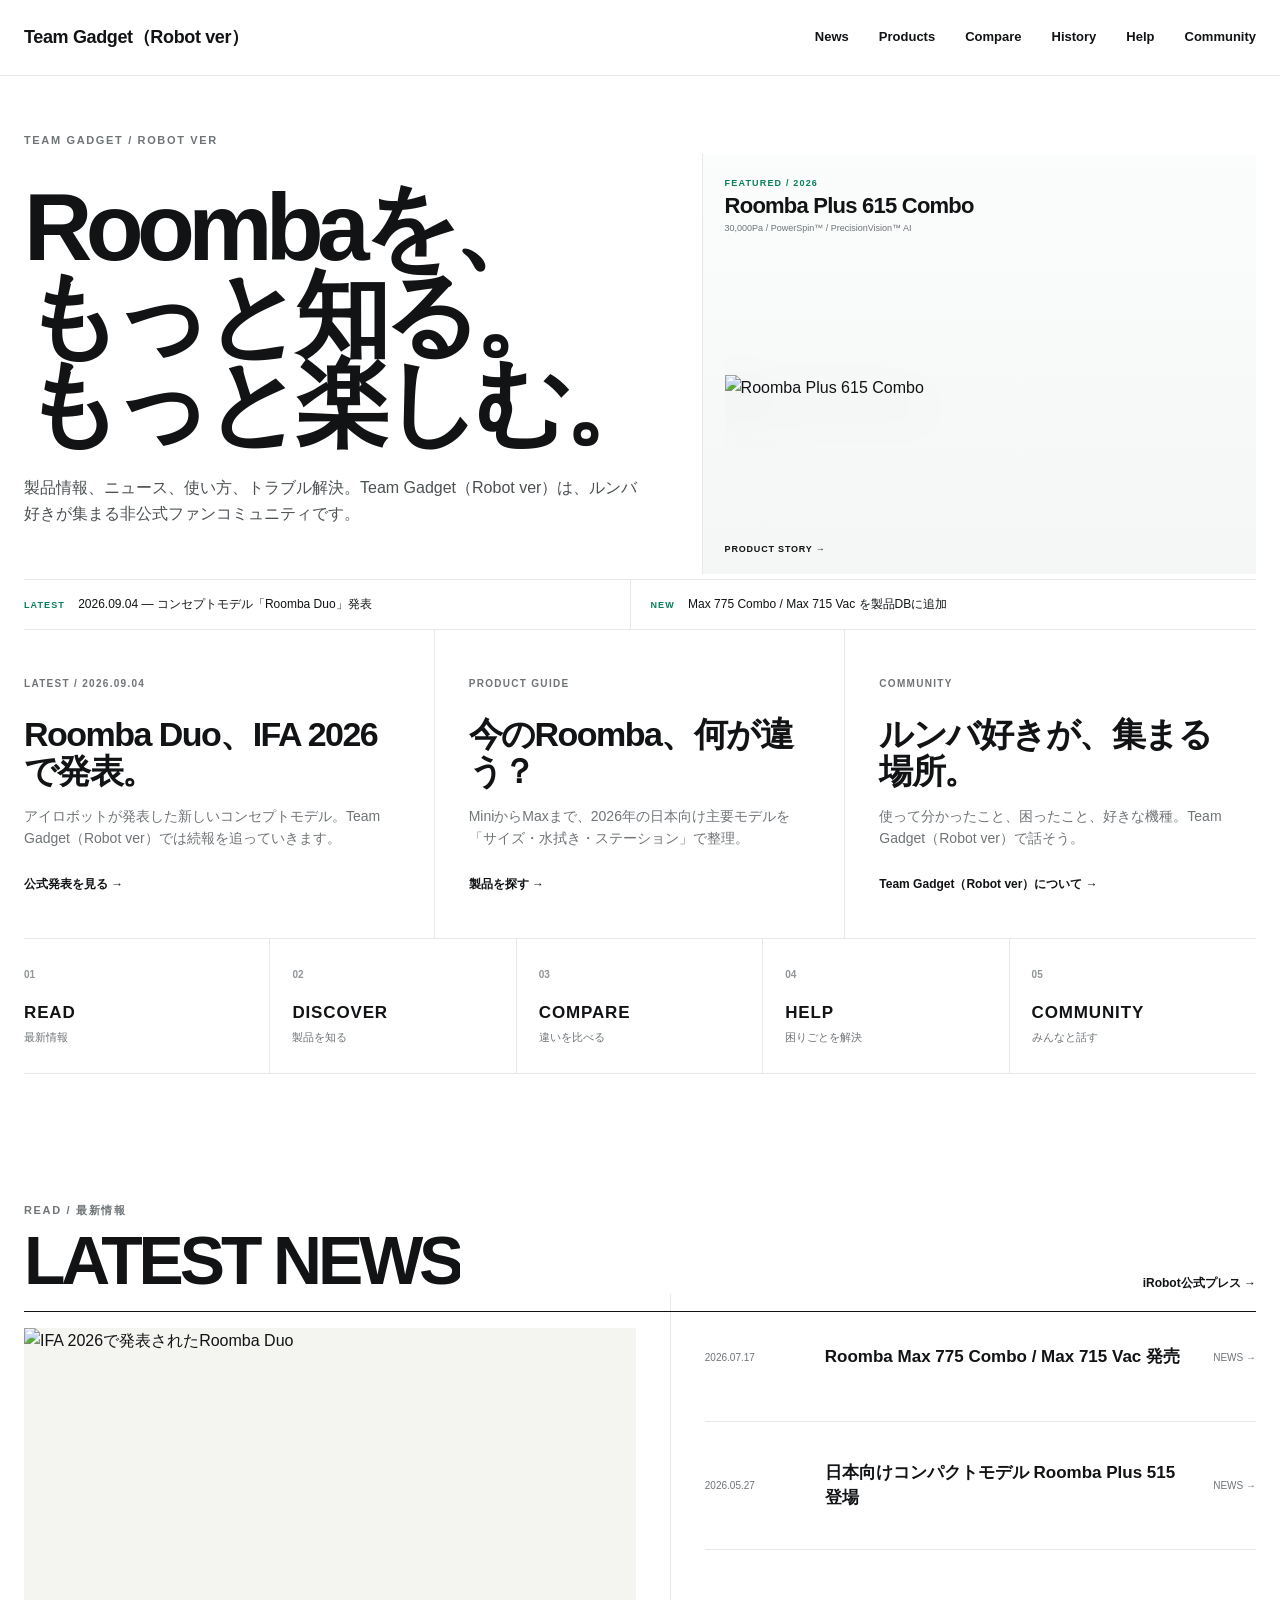
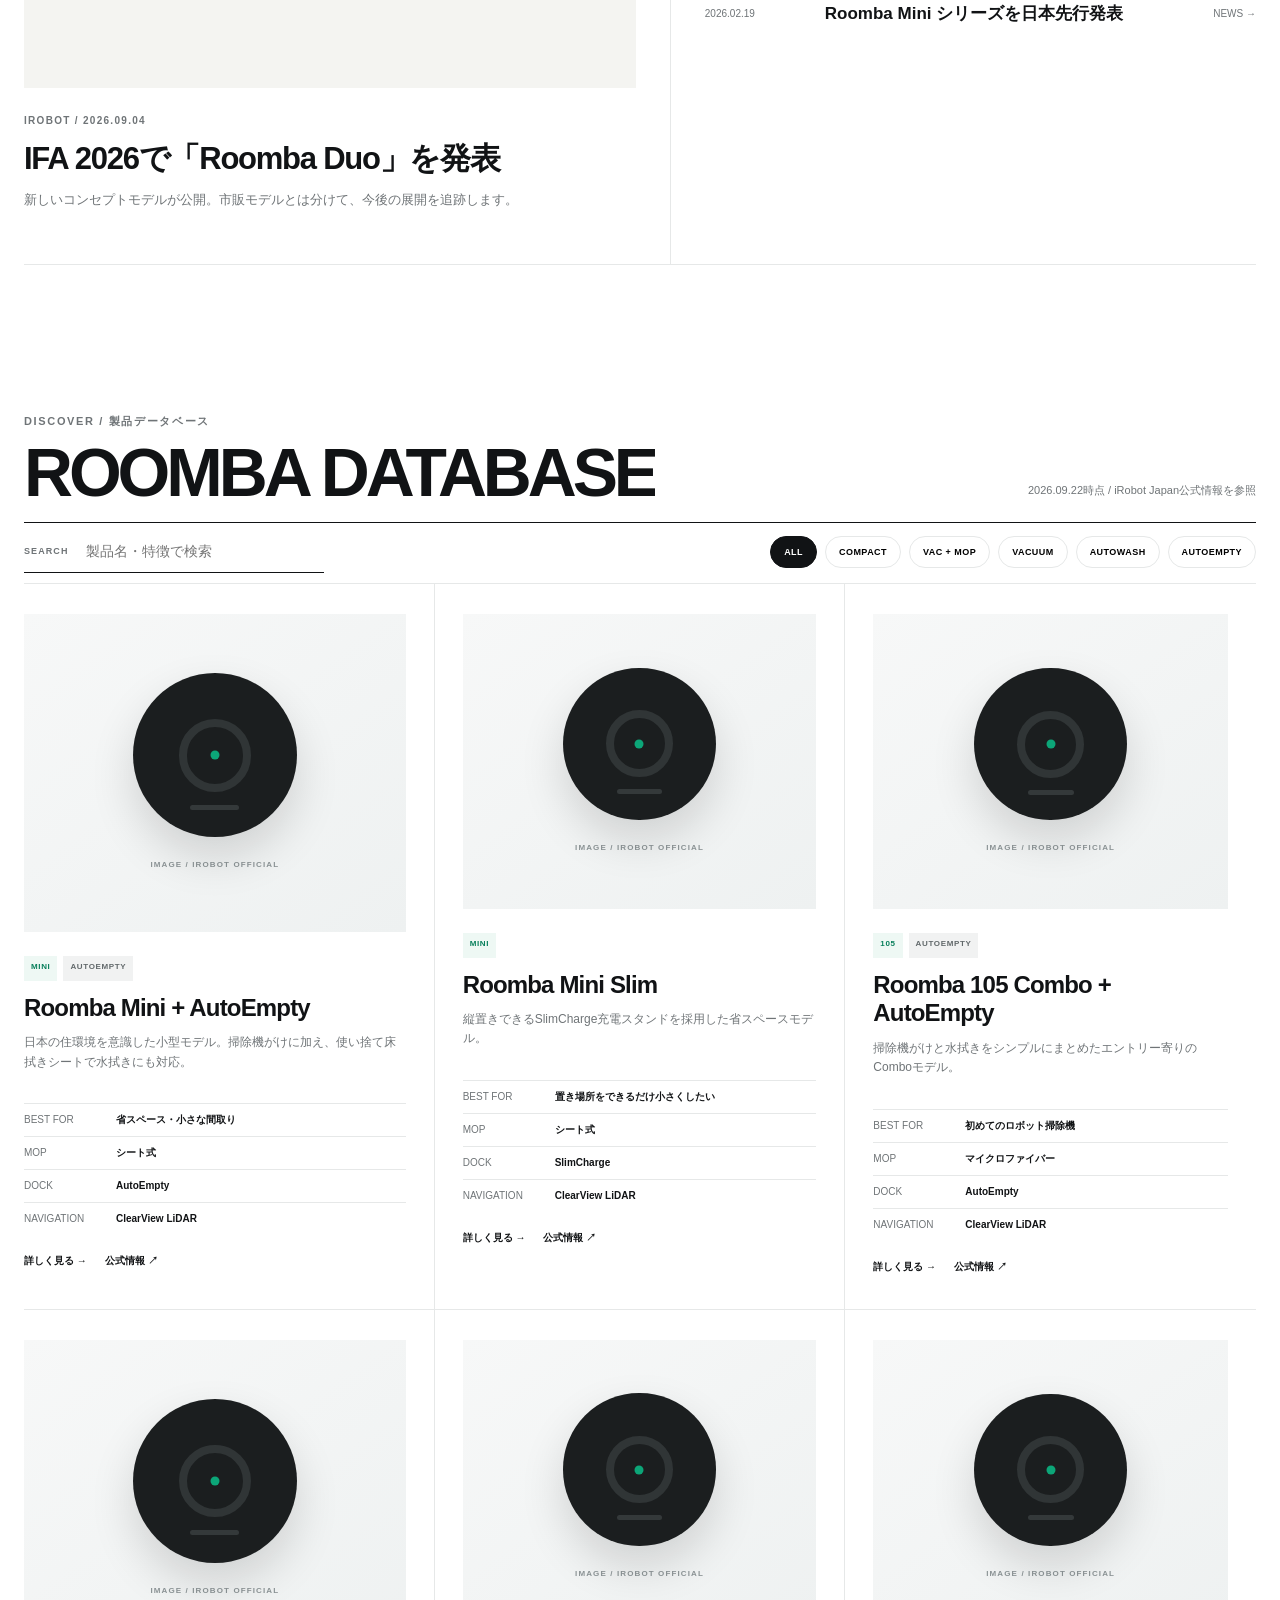
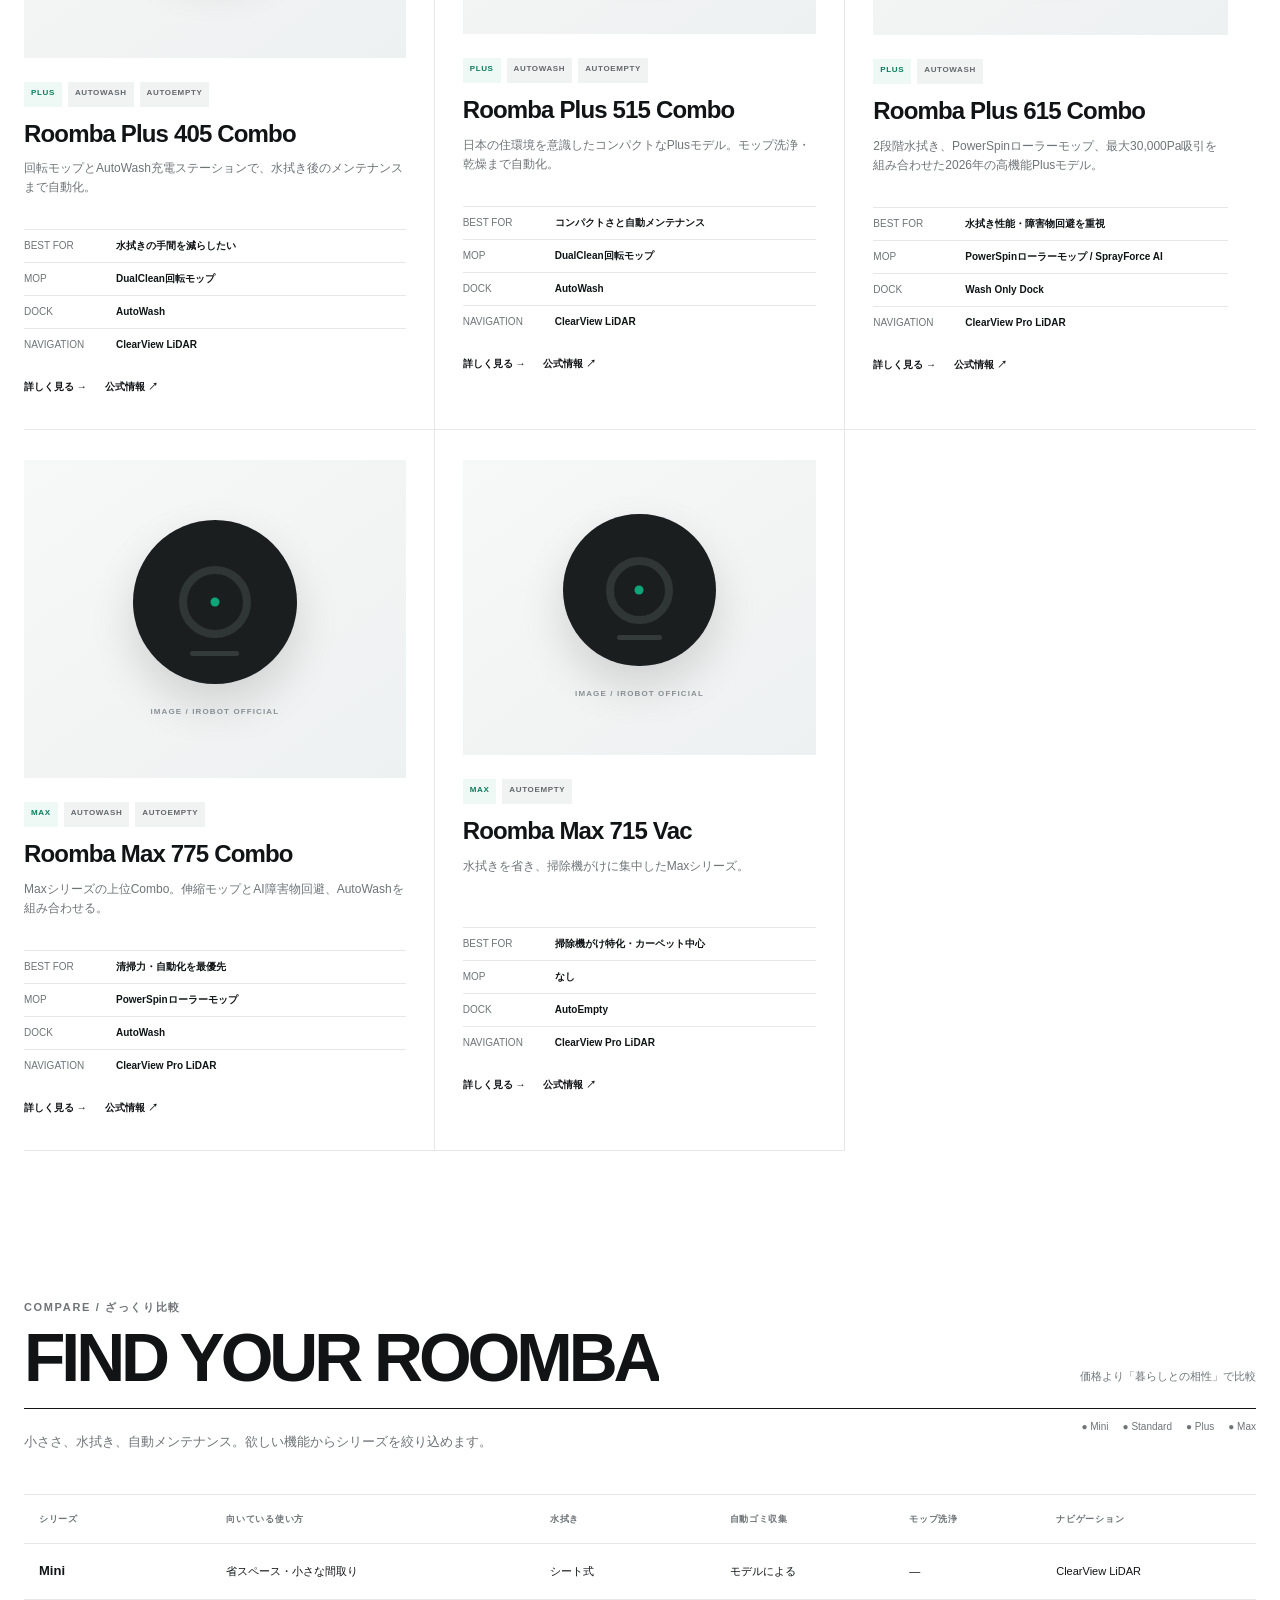
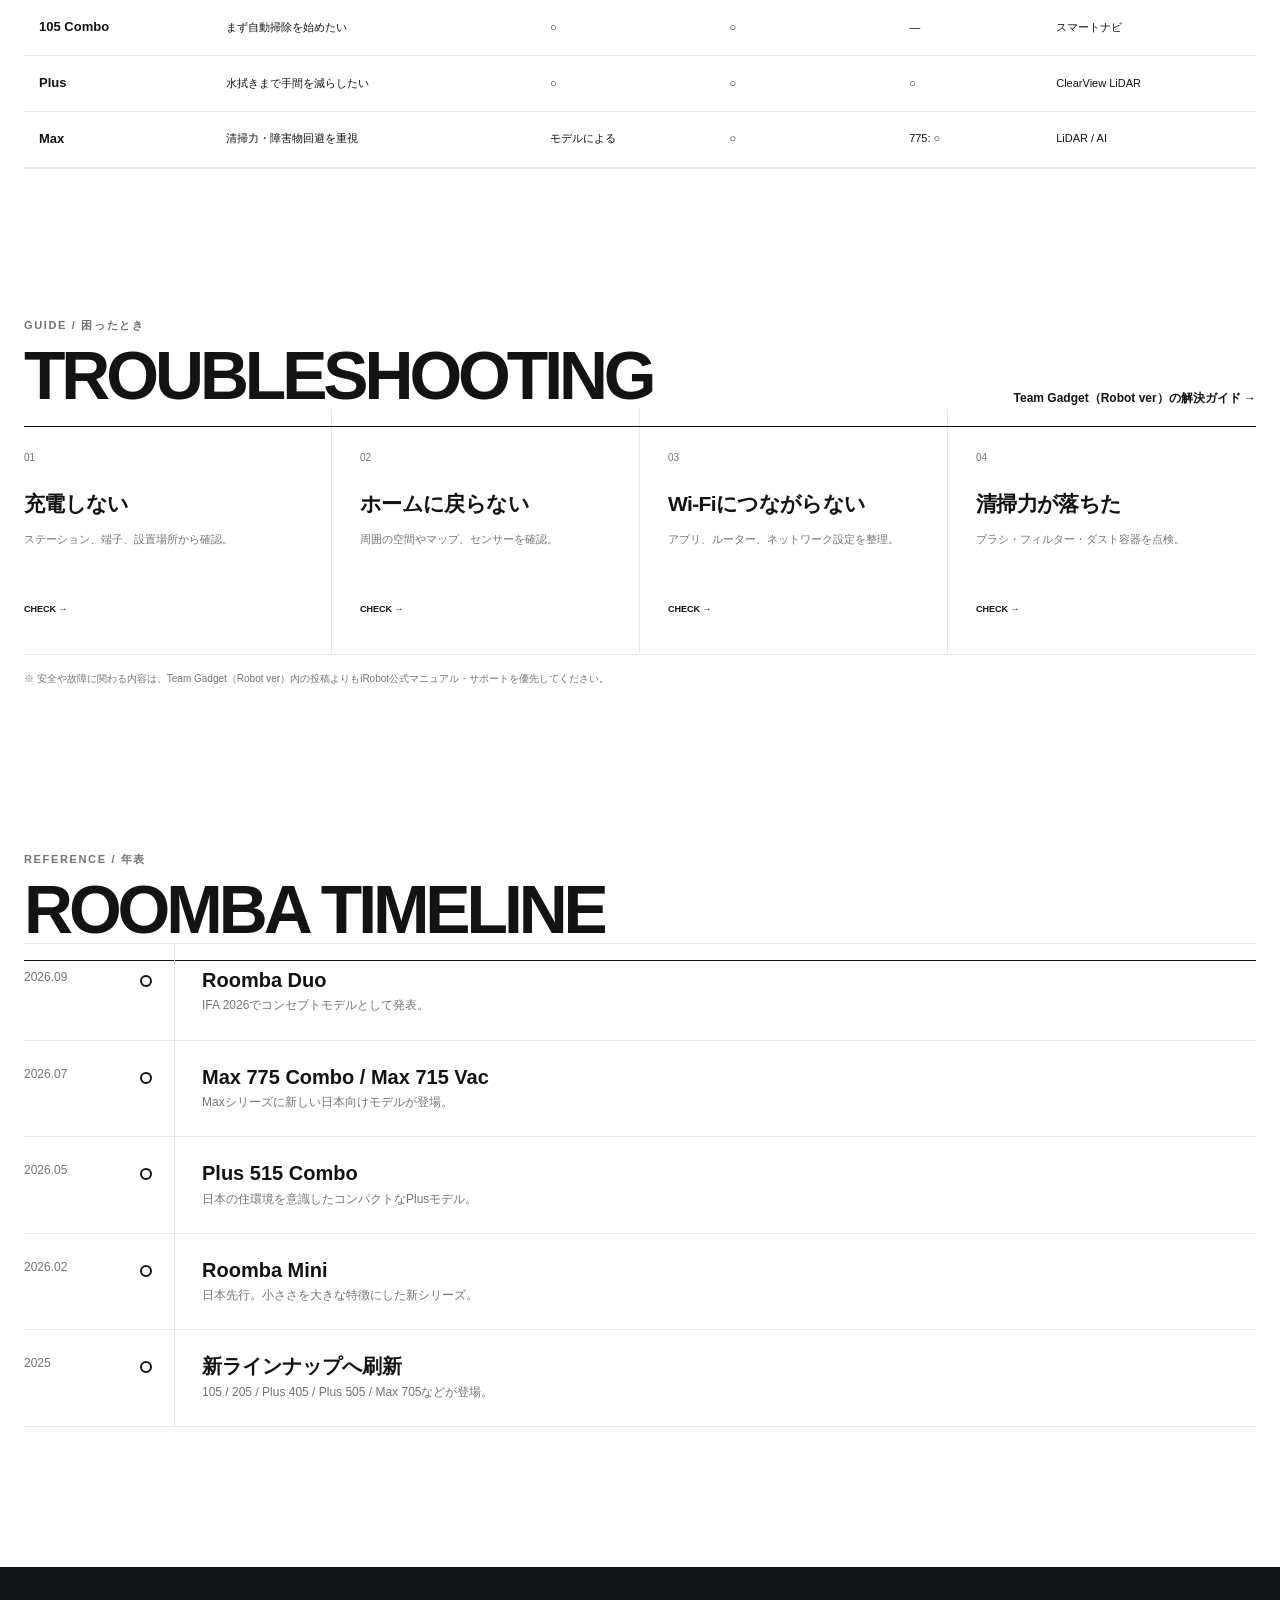
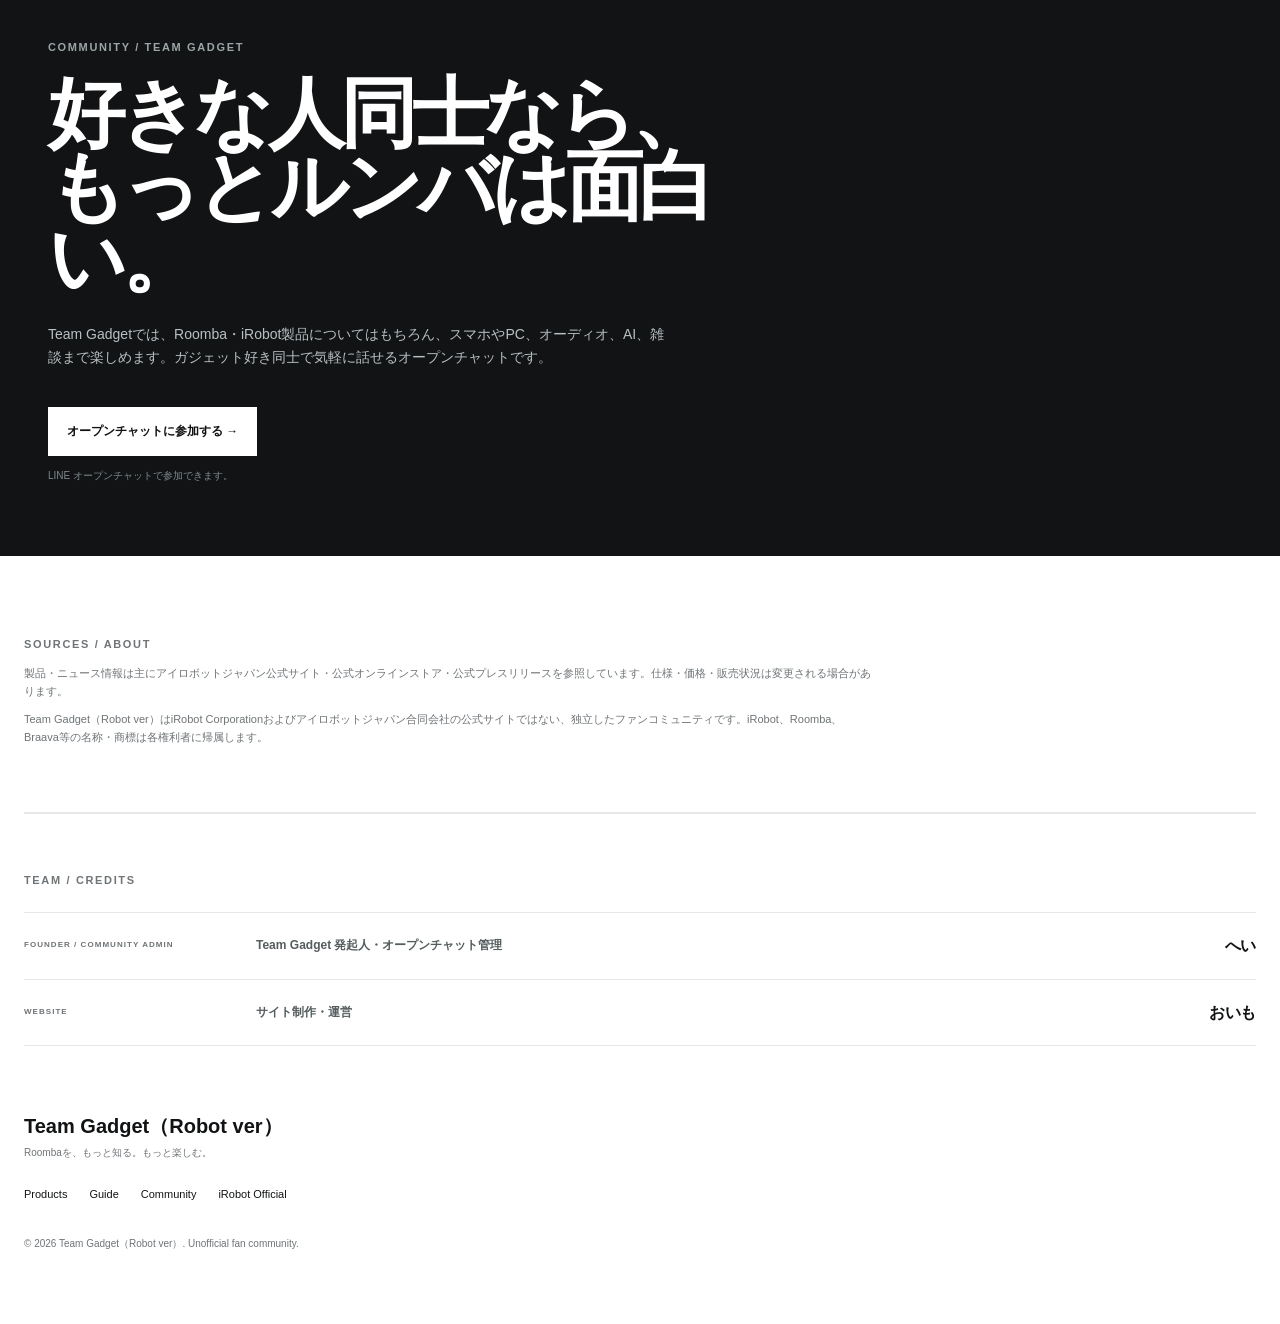
==== commit c65aaa77: "Move Gadget Robot switch into hamburger menu" ====
--- a/index.html
+++ b/index.html
@@ -10,7 +10,7 @@
   <meta http-equiv="Expires" content="0">
   <title>Team Gadget（Robot ver） — Roombaを、もっと知る。もっと楽しむ。</title>
   <link rel="preconnect" href="https://www.irobot-jp.com">
-  <link rel="stylesheet" href="./styles.css?v=20260923-1412">
+  <link rel="stylesheet" href="./styles.css?v=20260923-1435">
 </head>
 <body>
   <div class="scroll-progress" aria-hidden="true"><span id="scrollProgress"></span></div>
@@ -19,7 +19,6 @@
       <span>Team Gadget（Robot ver）</span>
     </a>
     <nav class="desktop-nav" aria-label="メインナビゲーション">
-      <a href="./gadget.html">Gadget</a>
       <a href="#latest">News</a>
       <a href="#products">Products</a>
       <a href="./compare.html">Compare</a>
@@ -33,21 +32,29 @@
   </header>
 
   <div class="mobile-menu" id="mobileMenu" hidden>
-    <a href="./gadget.html">Gadget Page</a>
-    <a href="#latest">News</a>
-    <a href="#products">Products</a>
-    <a href="./compare.html">Compare</a>
-    <a href="./history.html">History</a>
-    <a href="./help.html">Help</a>
-    <a href="#community">Community</a>
+    <div class="mobile-menu-panel">
+      <div class="mobile-menu-head">
+        <strong>MENU</strong>
+        <button class="mobile-close" id="menuClose" type="button" aria-label="メニューを閉じる">×</button>
+      </div>
+      <div class="mobile-menu-group">
+        <span class="mobile-menu-label">PAGES</span>
+        <a href="./">Team Gadget（Robot ver）</a>
+        <a href="./gadget.html">Team Gadget</a>
+      </div>
+      <div class="mobile-menu-group">
+        <span class="mobile-menu-label">ROBOT</span>
+        <a href="#latest">News</a>
+        <a href="#products">Products</a>
+        <a href="./compare.html">Compare</a>
+        <a href="./history.html">History</a>
+        <a href="./help.html">Help</a>
+        <a href="#community">Community</a>
+      </div>
+    </div>
   </div>
 
-  <main id="top">
-    <a class="gadget-page-switch shell" href="./gadget.html">
-      <span><b>TEAM GADGET</b><small>スマホ・PC・オーディオ・AIなど、ガジェット全般はこちら</small></span>
-      <strong>GADGET PAGE →</strong>
-    </a>
-    <section class="hero shell">
+  <main id="top"><section class="hero shell">
       <div class="eyebrow">TEAM GADGET / ROBOT VER</div>
       <div class="hero-grid">
         <div>
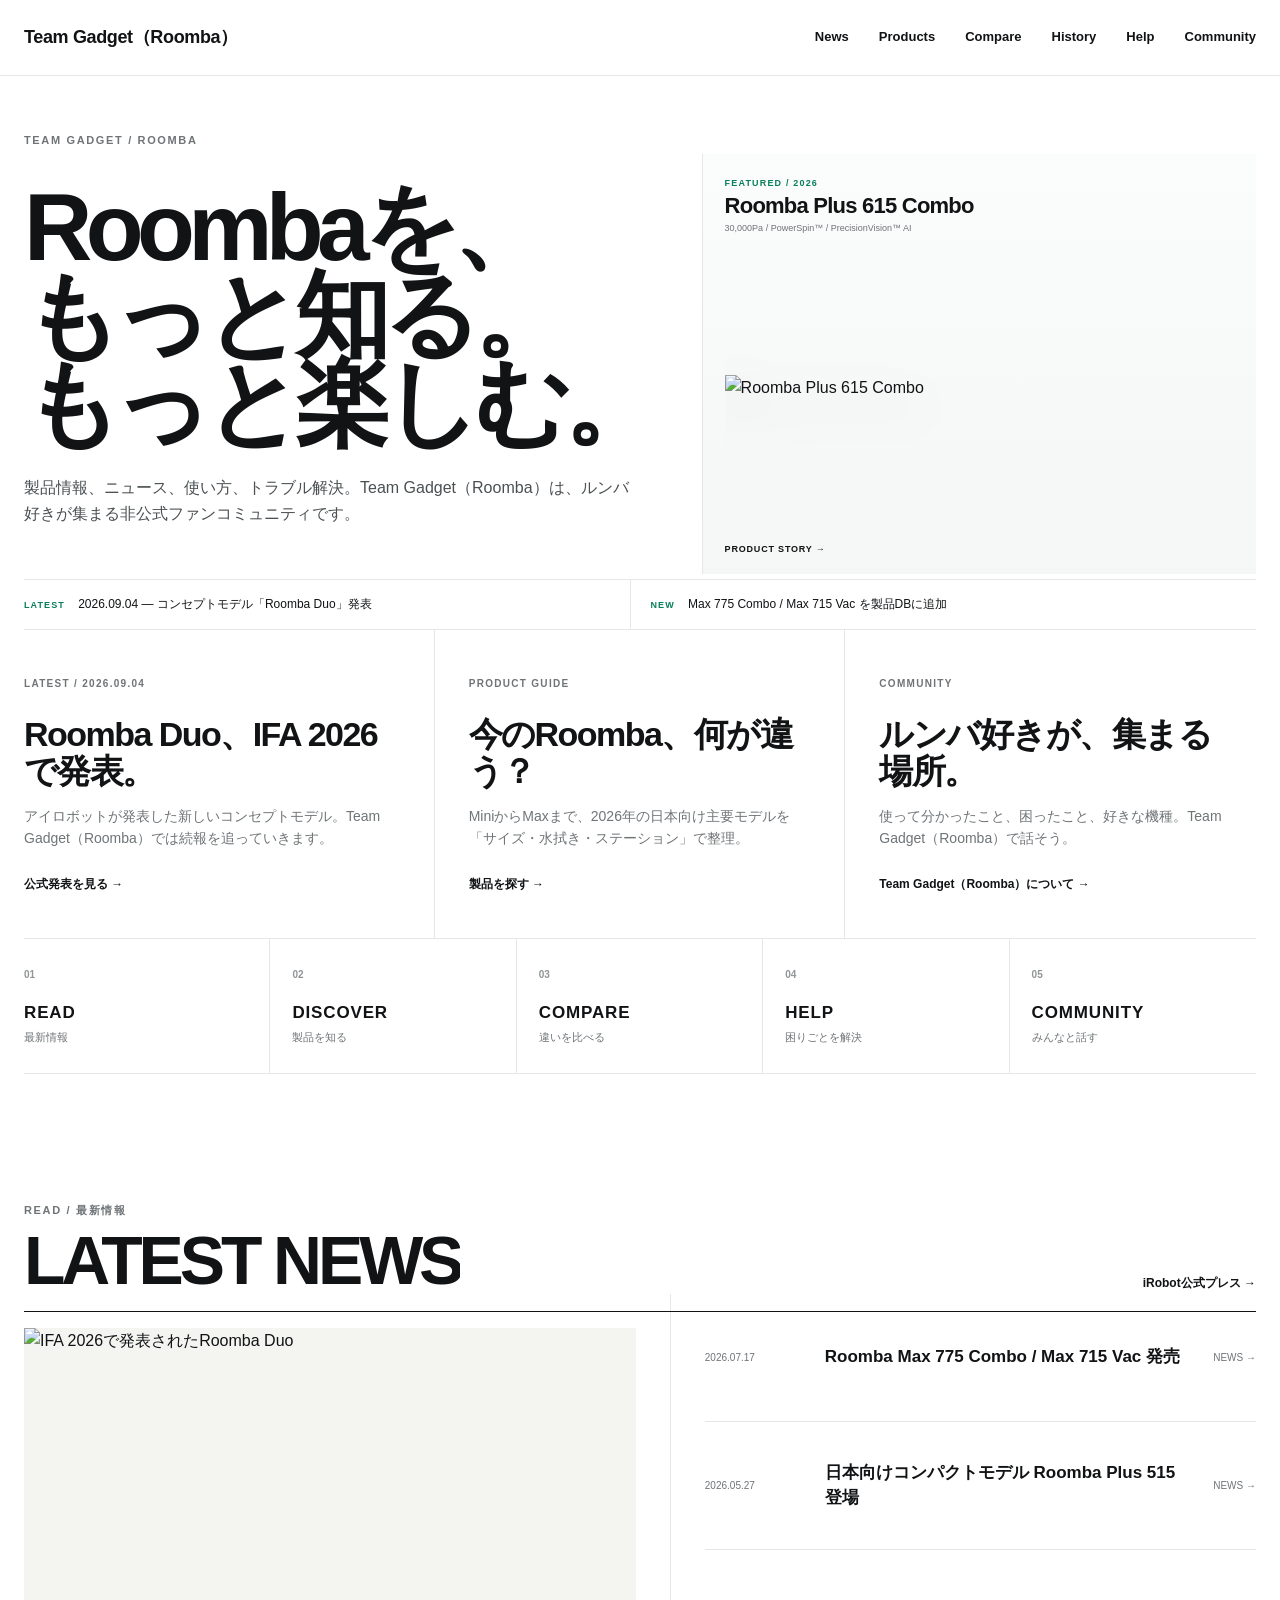
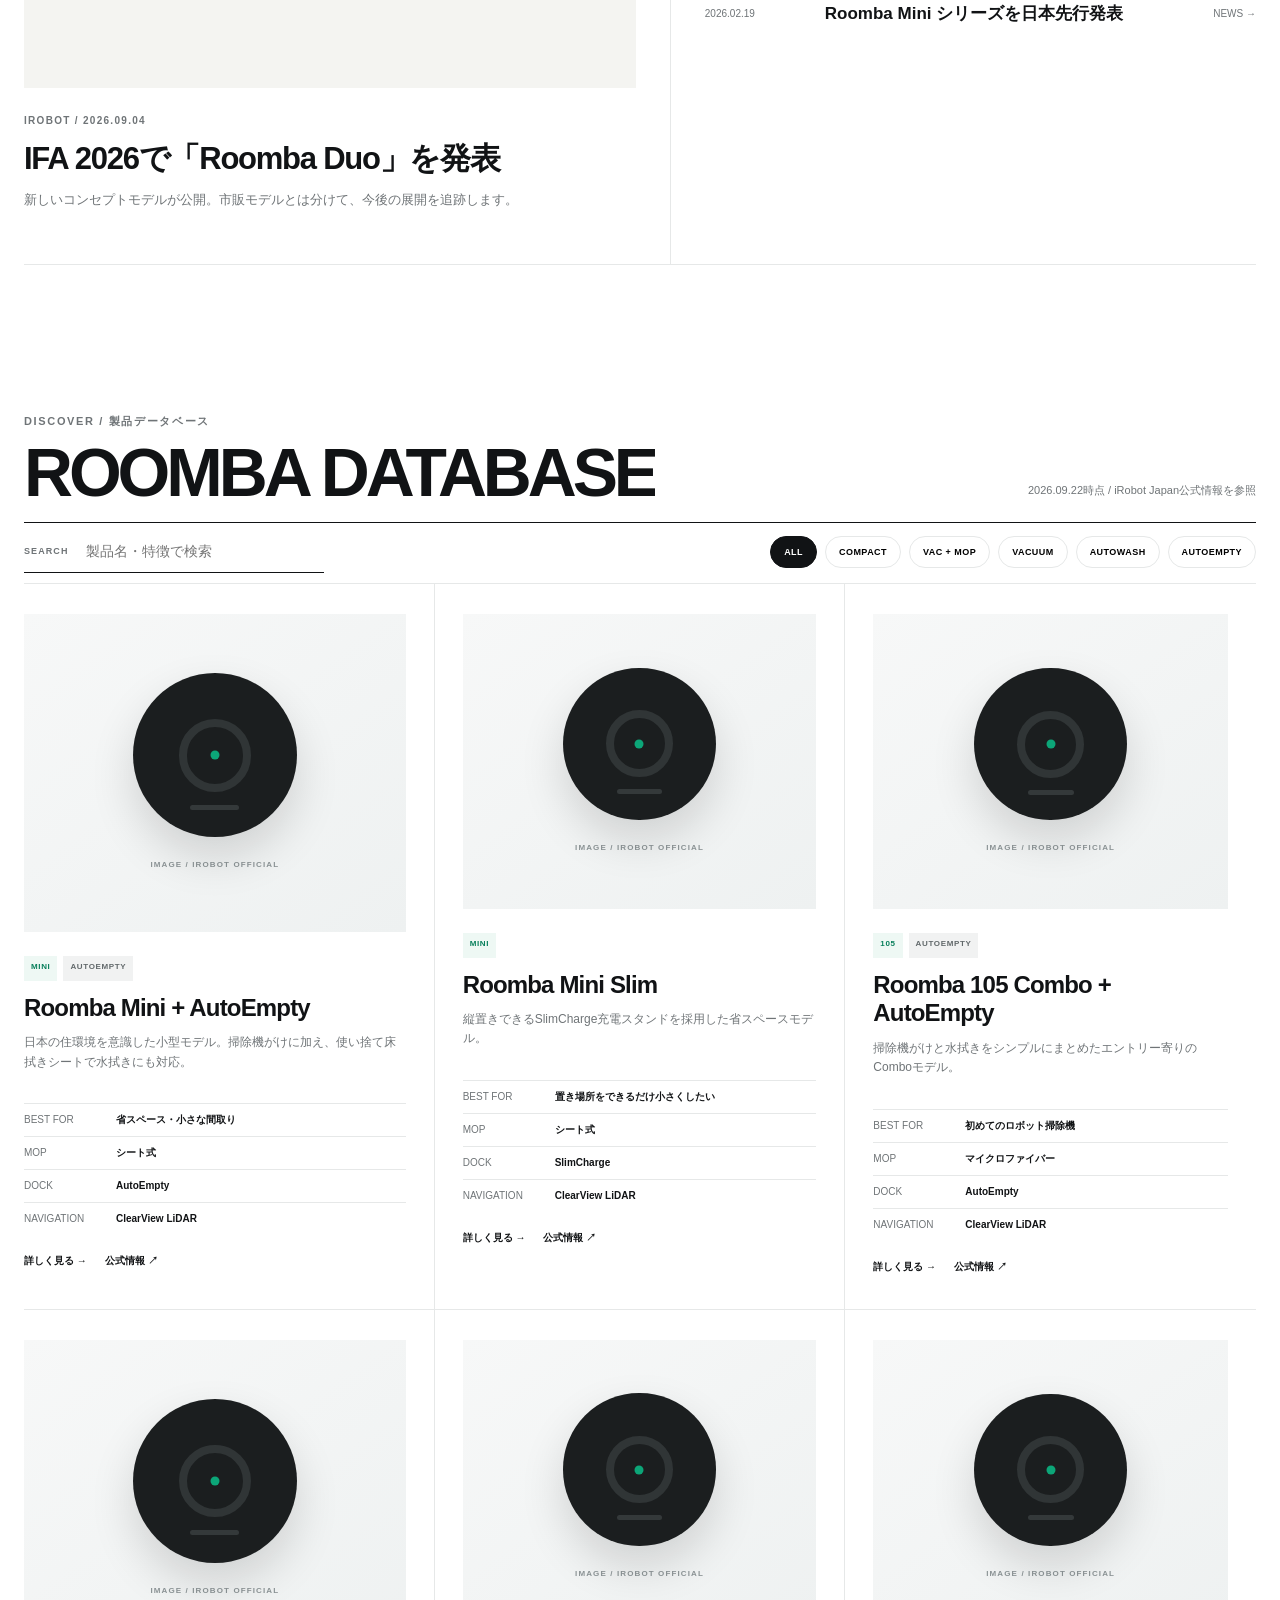
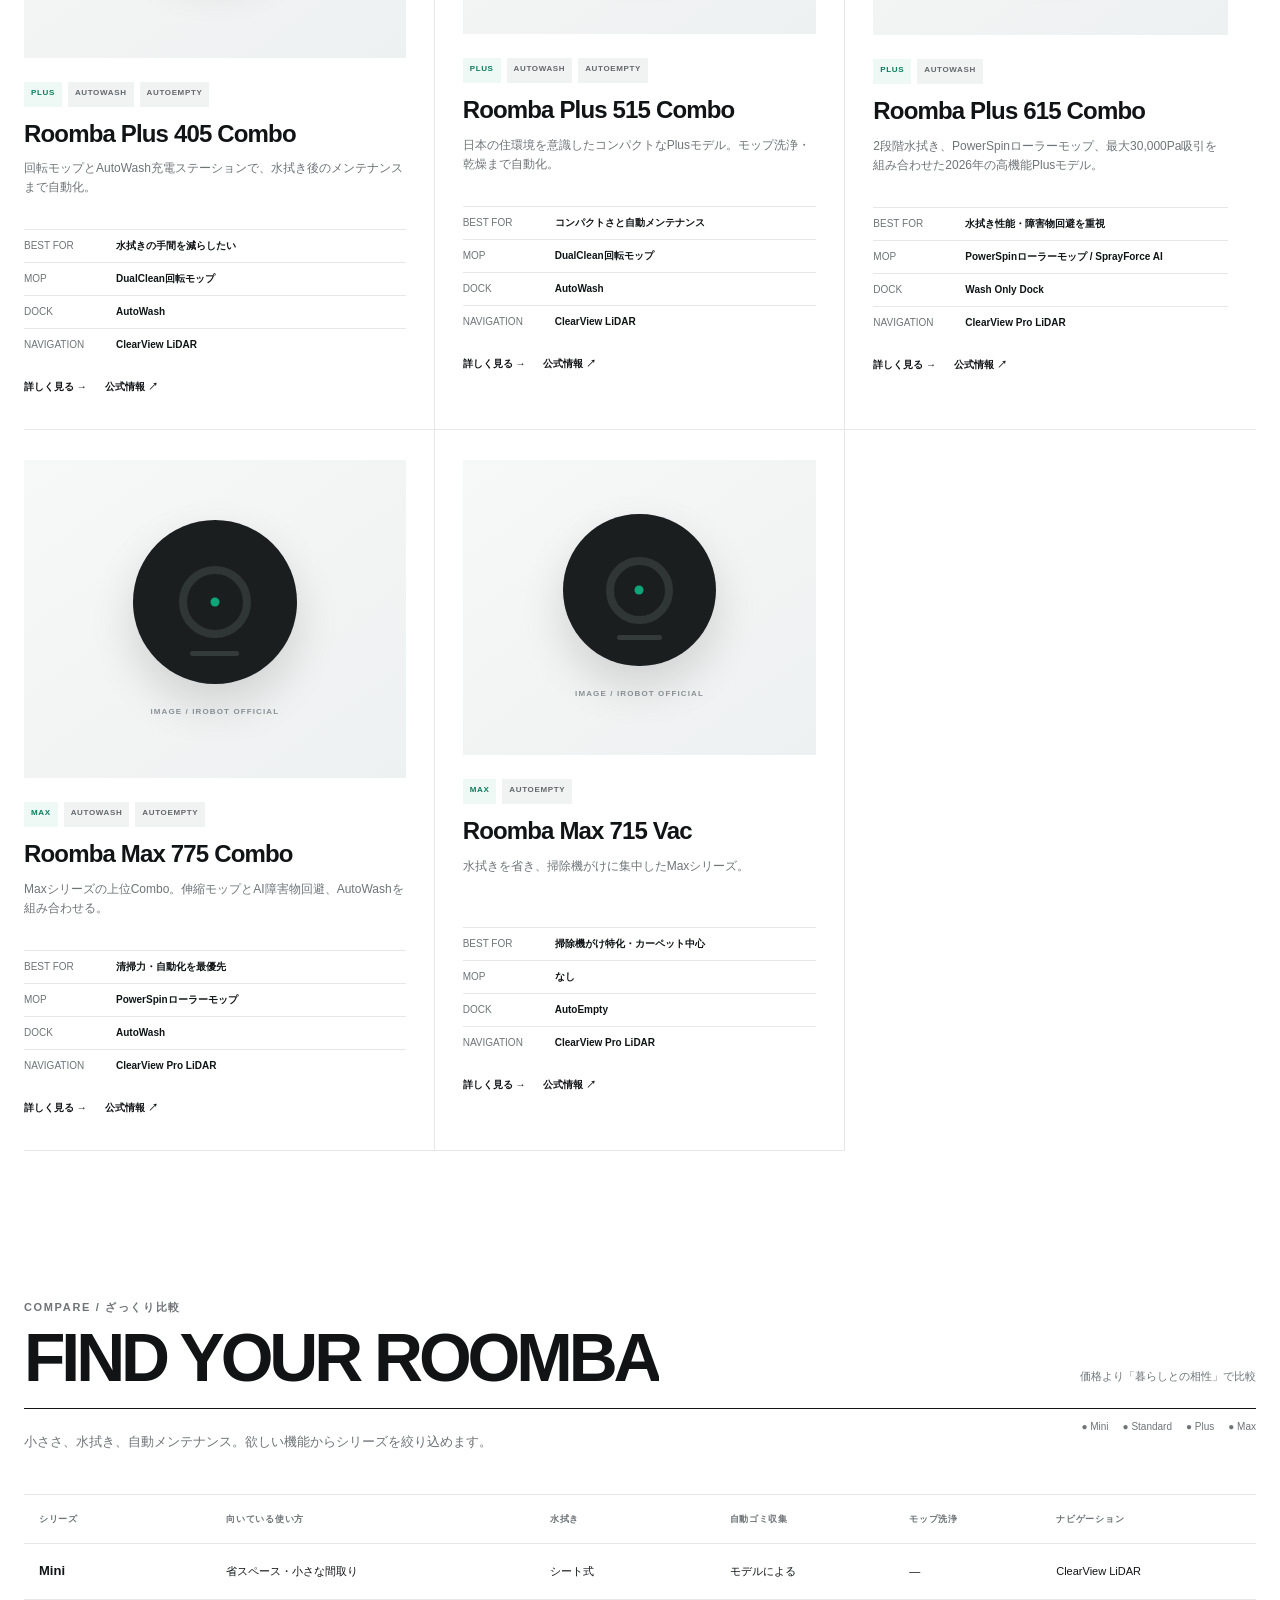
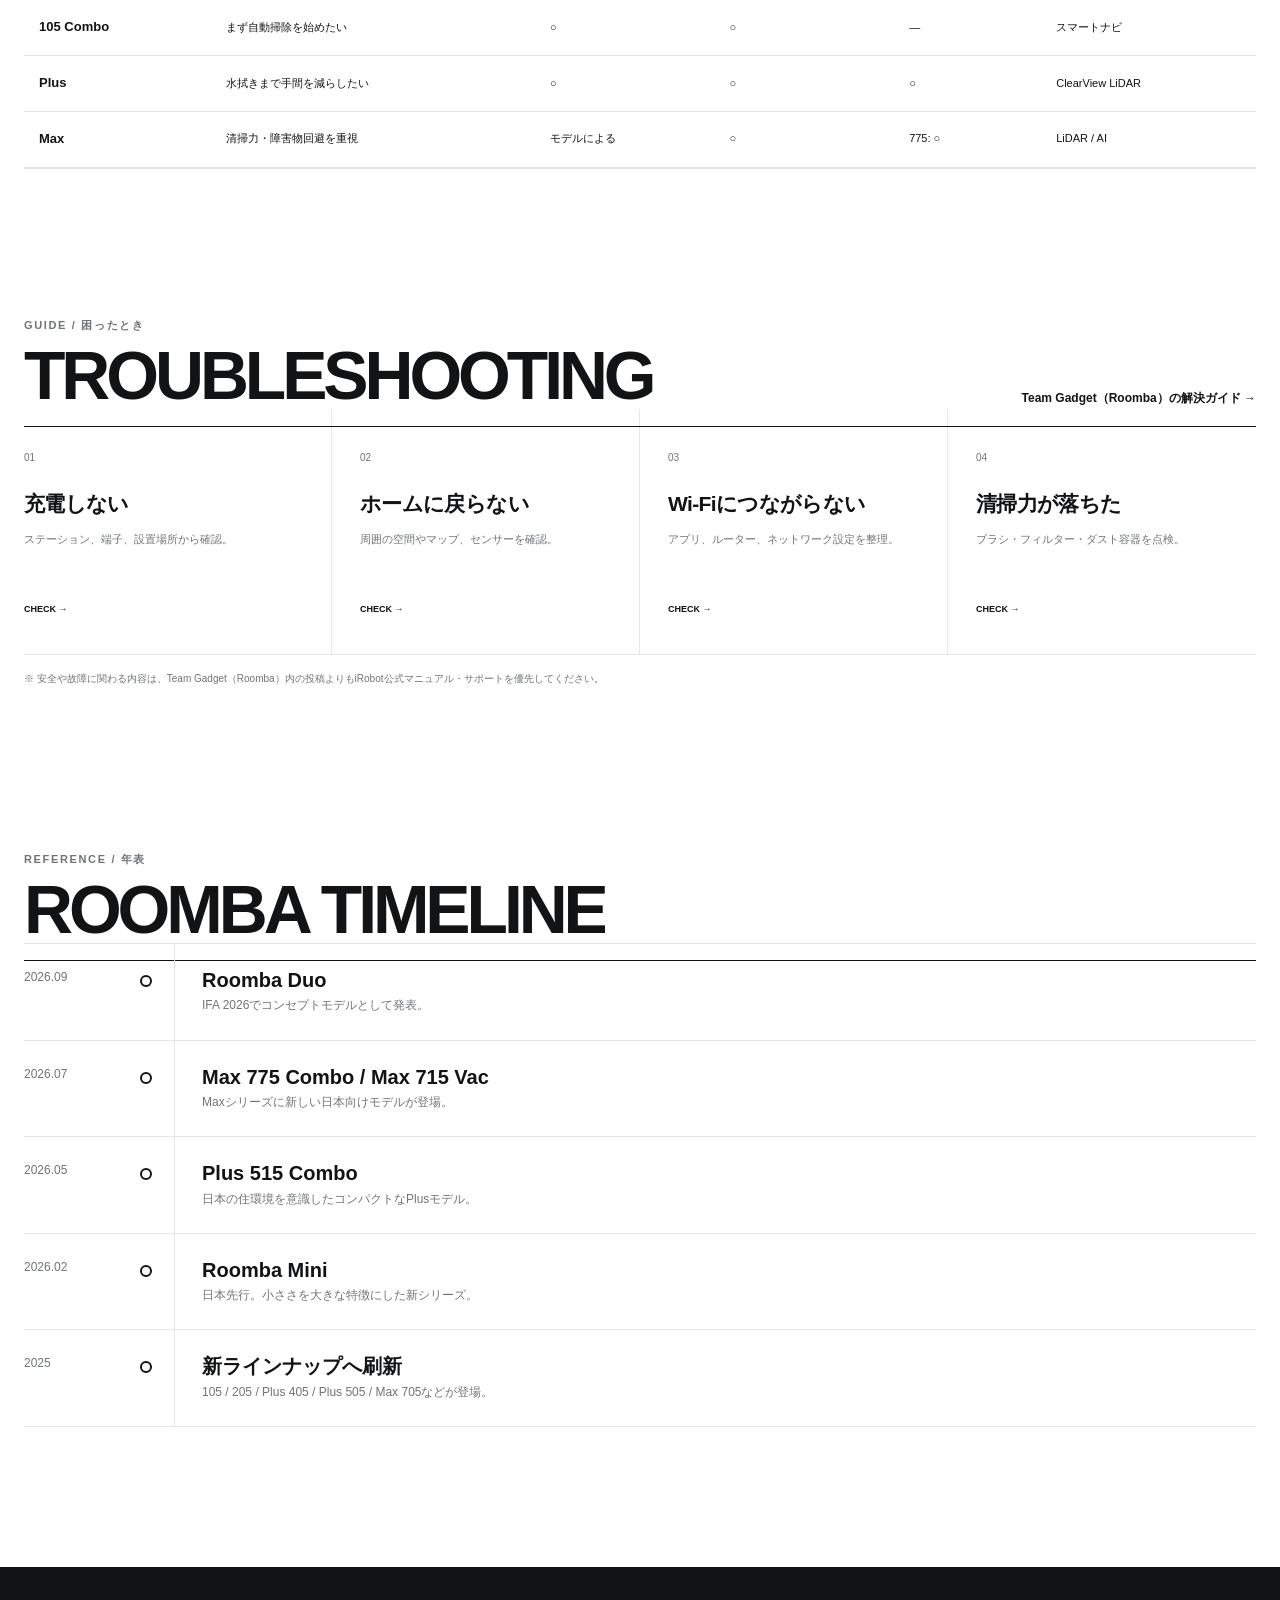
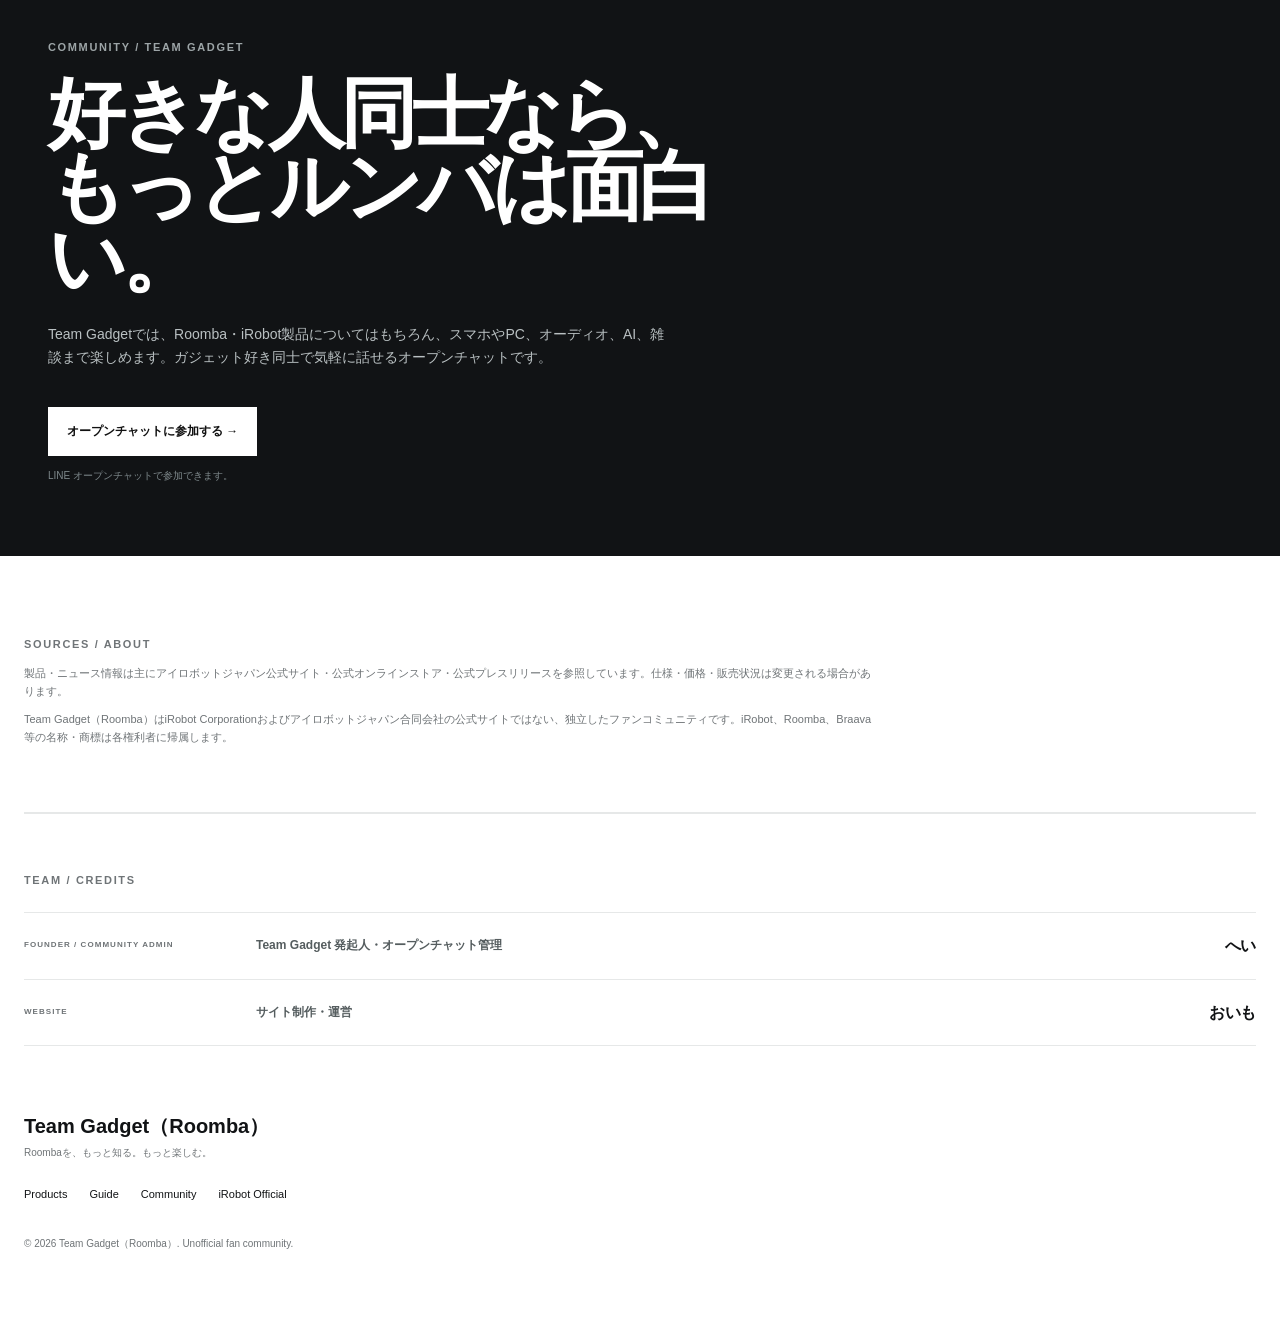
==== commit 3ea21481: "Rename Robot ver branding to Roomba in index.html" ====
--- a/index.html
+++ b/index.html
@@ -3,20 +3,20 @@
 <head>
   <meta charset="utf-8">
   <meta name="viewport" content="width=device-width,initial-scale=1">
-  <meta name="description" content="Team Gadget（Robot ver） — Roombaを知る、比べる、楽しむ。非公式ファンコミュニティのホームページ。">
+  <meta name="description" content="Team Gadget（Roomba） — Roombaを知る、比べる、楽しむ。非公式ファンコミュニティのホームページ。">
   <meta name="theme-color" content="#ffffff">
   <meta http-equiv="Cache-Control" content="no-cache, no-store, must-revalidate">
   <meta http-equiv="Pragma" content="no-cache">
   <meta http-equiv="Expires" content="0">
-  <title>Team Gadget（Robot ver） — Roombaを、もっと知る。もっと楽しむ。</title>
+  <title>Team Gadget（Roomba） — Roombaを、もっと知る。もっと楽しむ。</title>
   <link rel="preconnect" href="https://www.irobot-jp.com">
   <link rel="stylesheet" href="./styles.css?v=20260923-1435">
 </head>
 <body>
   <div class="scroll-progress" aria-hidden="true"><span id="scrollProgress"></span></div>
   <header class="site-header">
-    <a class="brand" href="#top" aria-label="Team Gadget（Robot ver） ホーム">
-      <span>Team Gadget（Robot ver）</span>
+    <a class="brand" href="#top" aria-label="Team Gadget（Roomba） ホーム">
+      <span>Team Gadget（Roomba）</span>
     </a>
     <nav class="desktop-nav" aria-label="メインナビゲーション">
       <a href="#latest">News</a>
@@ -39,11 +39,11 @@
       </div>
       <div class="mobile-menu-group">
         <span class="mobile-menu-label">PAGES</span>
-        <a href="./">Team Gadget（Robot ver）</a>
+        <a href="./">Team Gadget（Roomba）</a>
         <a href="./gadget.html">Team Gadget</a>
       </div>
       <div class="mobile-menu-group">
-        <span class="mobile-menu-label">ROBOT</span>
+        <span class="mobile-menu-label">ROOMBA</span>
         <a href="#latest">News</a>
         <a href="#products">Products</a>
         <a href="./compare.html">Compare</a>
@@ -55,11 +55,11 @@
   </div>
 
   <main id="top"><section class="hero shell">
-      <div class="eyebrow">TEAM GADGET / ROBOT VER</div>
+      <div class="eyebrow">TEAM GADGET / ROOMBA</div>
       <div class="hero-grid">
         <div>
           <h1>Roombaを、<br>もっと知る。<br>もっと楽しむ。</h1>
-          <p class="hero-copy">製品情報、ニュース、使い方、トラブル解決。Team Gadget（Robot ver）は、ルンバ好きが集まる非公式ファンコミュニティです。</p>
+          <p class="hero-copy">製品情報、ニュース、使い方、トラブル解決。Team Gadget（Roomba）は、ルンバ好きが集まる非公式ファンコミュニティです。</p>
         </div>
         <a class="hero-product-stage" id="heroProductStage" href="./product.html?id=plus-615" aria-label="Roomba Plus 615 Combo 製品紹介">
           <div class="hero-product-copy">
@@ -89,7 +89,7 @@
         <article class="feature-card is-active">
           <div class="feature-meta">LATEST / 2026.09.04</div>
           <h2>Roomba Duo、IFA 2026で発表。</h2>
-          <p>アイロボットが発表した新しいコンセプトモデル。Team Gadget（Robot ver）では続報を追っていきます。</p>
+          <p>アイロボットが発表した新しいコンセプトモデル。Team Gadget（Roomba）では続報を追っていきます。</p>
           <a class="text-link" href="https://www.irobot-jp.com/press/" target="_blank" rel="noopener">公式発表を見る →</a>
         </article>
         <article class="feature-card">
@@ -101,8 +101,8 @@
         <article class="feature-card community-feature">
           <div class="feature-meta">COMMUNITY</div>
           <h2>ルンバ好きが、集まる場所。</h2>
-          <p>使って分かったこと、困ったこと、好きな機種。Team Gadget（Robot ver）で話そう。</p>
-          <a class="text-link" href="#community">Team Gadget（Robot ver）について →</a>
+          <p>使って分かったこと、困ったこと、好きな機種。Team Gadget（Roomba）で話そう。</p>
+          <a class="text-link" href="#community">Team Gadget（Roomba）について →</a>
         </article>
       </div>
       <div class="feature-dots" id="featureDots" aria-label="特集切り替え"></div>
@@ -198,7 +198,7 @@
     <section class="section shell" id="guide">
       <div class="section-head">
         <div><div class="eyebrow">GUIDE / 困ったとき</div><h2>TROUBLESHOOTING</h2></div>
-        <a class="text-link" href="./help.html">Team Gadget（Robot ver）の解決ガイド →</a>
+        <a class="text-link" href="./help.html">Team Gadget（Roomba）の解決ガイド →</a>
       </div>
       <div class="trouble-grid">
         <a href="./troubleshoot.html?issue=charging"><span>01</span><h3>充電しない</h3><p>ステーション、端子、設置場所から確認。</p><b>CHECK →</b></a>
@@ -206,7 +206,7 @@
         <a href="./troubleshoot.html?issue=wifi"><span>03</span><h3>Wi‑Fiにつながらない</h3><p>アプリ、ルーター、ネットワーク設定を整理。</p><b>CHECK →</b></a>
         <a href="./troubleshoot.html?issue=pickup"><span>04</span><h3>清掃力が落ちた</h3><p>ブラシ・フィルター・ダスト容器を点検。</p><b>CHECK →</b></a>
       </div>
-      <div class="guide-note">※ 安全や故障に関わる内容は、Team Gadget（Robot ver）内の投稿よりもiRobot公式マニュアル・サポートを優先してください。</div>
+      <div class="guide-note">※ 安全や故障に関わる内容は、Team Gadget（Roomba）内の投稿よりもiRobot公式マニュアル・サポートを優先してください。</div>
     </section>
 
     <section class="section shell timeline-section">
@@ -235,11 +235,11 @@
     <section class="sources shell">
       <div class="eyebrow">SOURCES / ABOUT</div>
       <p>製品・ニュース情報は主にアイロボットジャパン公式サイト・公式オンラインストア・公式プレスリリースを参照しています。仕様・価格・販売状況は変更される場合があります。</p>
-      <p>Team Gadget（Robot ver）はiRobot Corporationおよびアイロボットジャパン合同会社の公式サイトではない、独立したファンコミュニティです。iRobot、Roomba、Braava等の名称・商標は各権利者に帰属します。</p>
+      <p>Team Gadget（Roomba）はiRobot Corporationおよびアイロボットジャパン合同会社の公式サイトではない、独立したファンコミュニティです。iRobot、Roomba、Braava等の名称・商標は各権利者に帰属します。</p>
     </section>
   </main>
 
-    <section class="team-credits shell" aria-label="Team Gadget（Robot ver） 運営情報">
+    <section class="team-credits shell" aria-label="Team Gadget（Roomba） 運営情報">
       <div class="eyebrow">TEAM / CREDITS</div>
       <div class="credit-grid">
         <div class="credit-row">
@@ -256,9 +256,9 @@
     </section>
 
   <footer class="footer shell">
-    <div><strong>Team Gadget（Robot ver）</strong><span>Roombaを、もっと知る。もっと楽しむ。</span></div>
+    <div><strong>Team Gadget（Roomba）</strong><span>Roombaを、もっと知る。もっと楽しむ。</span></div>
     <div class="footer-links"><a href="#products">Products</a><a href="#guide">Guide</a><a href="#community">Community</a><a href="https://www.irobot-jp.com/" target="_blank" rel="noopener">iRobot Official</a></div>
-    <small>© 2026 Team Gadget（Robot ver）. Unofficial fan community.</small>
+    <small>© 2026 Team Gadget（Roomba）. Unofficial fan community.</small>
   </footer>
 
   <script src="./data.js?v=20260922-2003"></script><script src="./app.js?v=20260923-0852"></script>
--- a/styles.css
+++ b/styles.css
@@ -685,3 +685,16 @@
  .gadget-page-switch small{display:block;margin-top:4px;max-width:220px}
  .gadget-page-switch strong{font-size:8px}
 }
+
+
+/* --- Unified hamburger drawer --- */
+.mobile-menu[hidden]{display:none!important}
+.mobile-menu{position:fixed!important;inset:0!important;z-index:90!important;background:rgba(17,19,21,.18)!important;padding:0!important}
+.mobile-menu-panel{position:absolute;right:0;top:0;width:min(88vw,380px);height:100%;padding:22px 22px 34px;background:#fff;box-shadow:-24px 0 60px rgba(0,0,0,.10);overflow:auto}
+.mobile-menu-head{display:flex;align-items:center;justify-content:space-between;padding-bottom:18px;border-bottom:1px solid #111}
+.mobile-menu-head strong{font-size:11px;letter-spacing:.14em}
+.mobile-close{border:0;background:transparent;font-size:30px;line-height:1;padding:0 2px;cursor:pointer}
+.mobile-menu-group{padding:22px 0 2px}
+.mobile-menu-label{display:block;font-size:8px;font-weight:900;letter-spacing:.15em;color:#8a9192;margin-bottom:8px}
+.mobile-menu-group a{display:flex!important;align-items:center!important;min-height:50px!important;padding:0!important;border-bottom:1px solid var(--line)!important;font-size:17px!important;font-weight:760!important;letter-spacing:-.02em!important}
+.mobile-menu-group a:after{content:"→";margin-left:auto;font-size:14px;color:#8c9394}
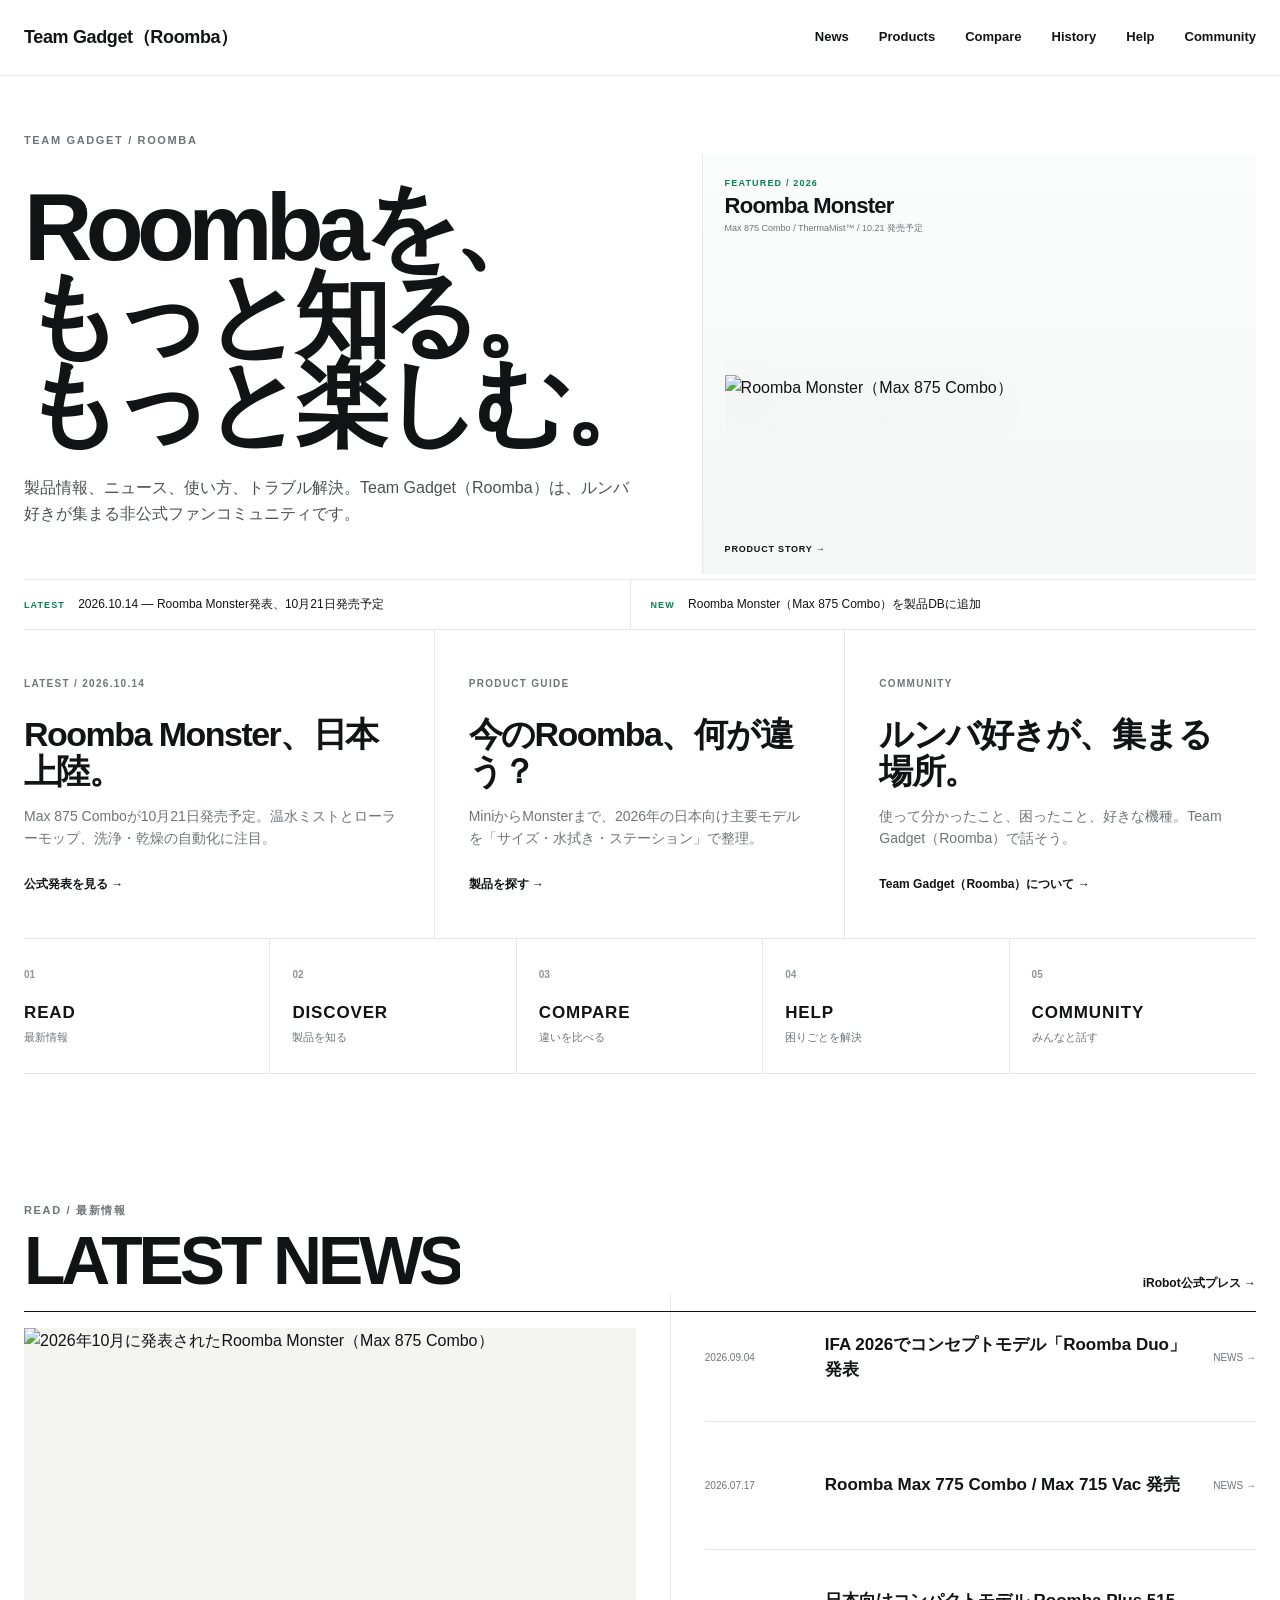
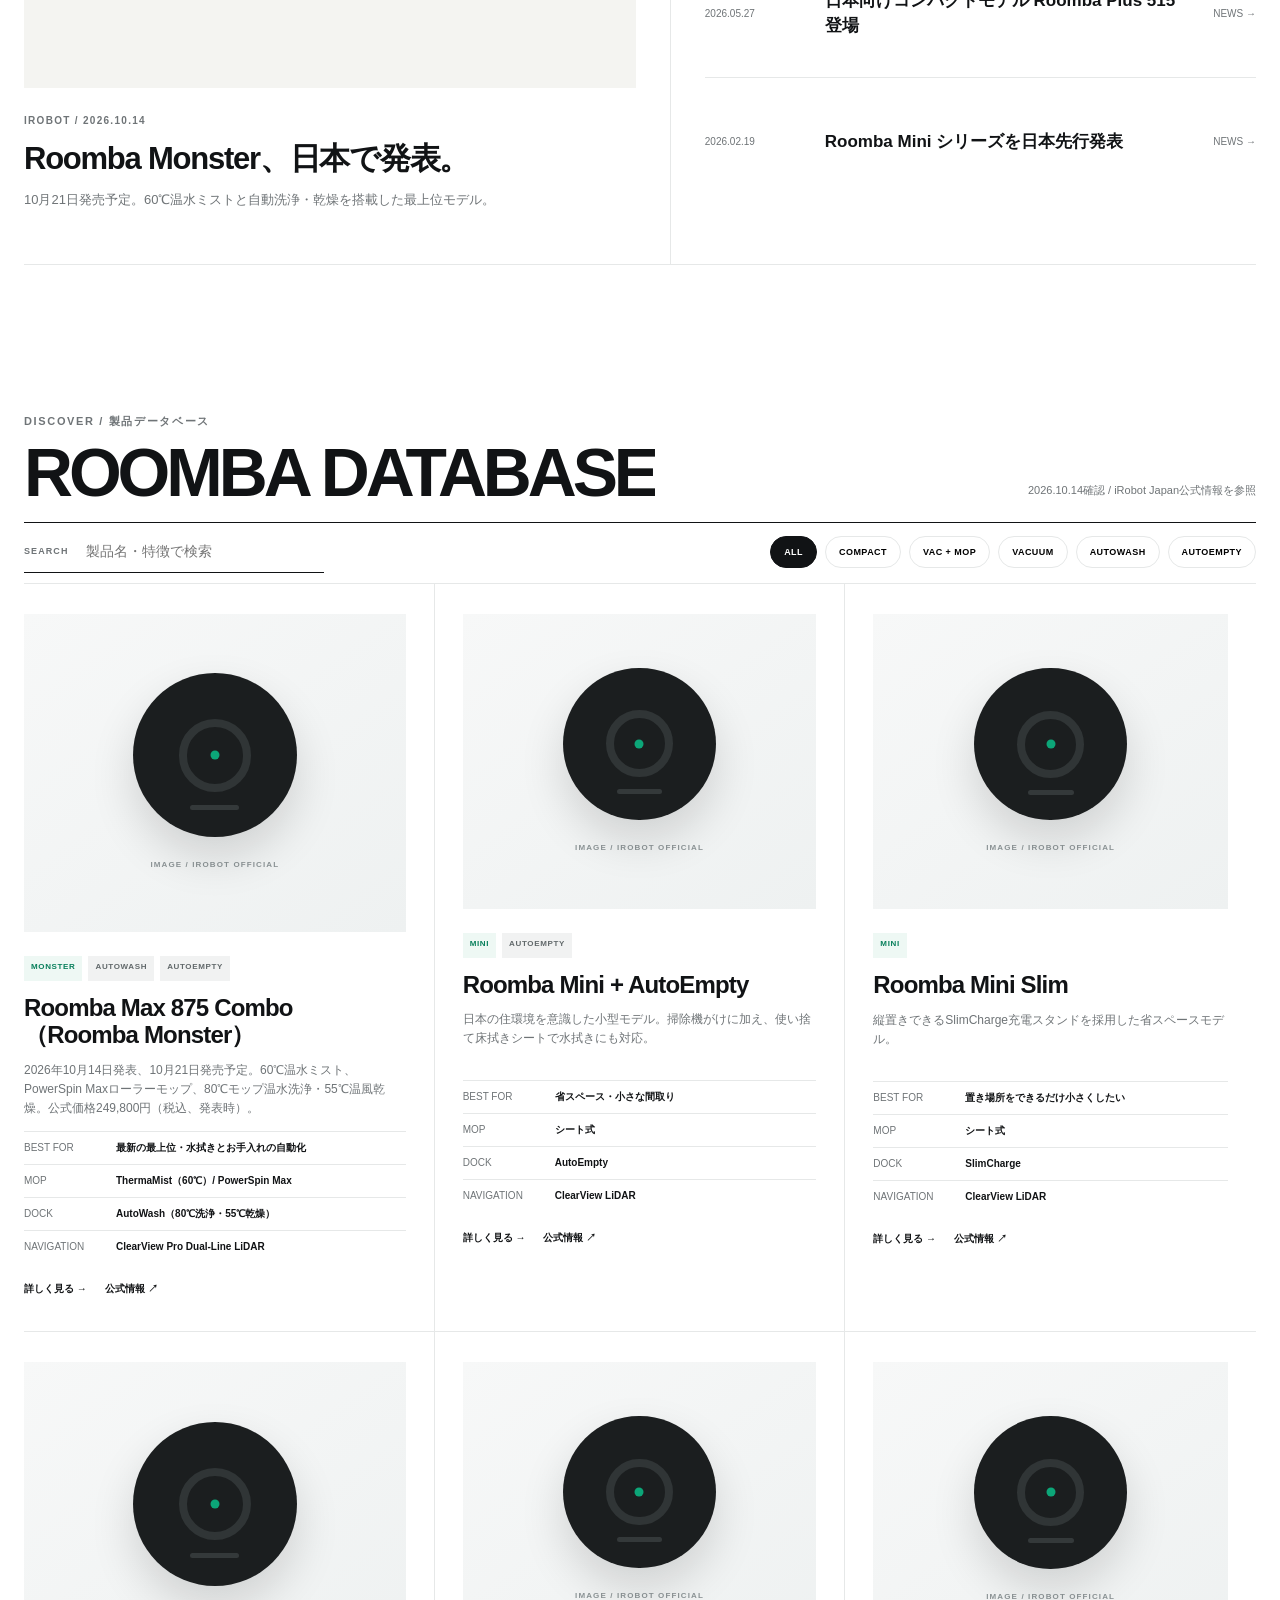
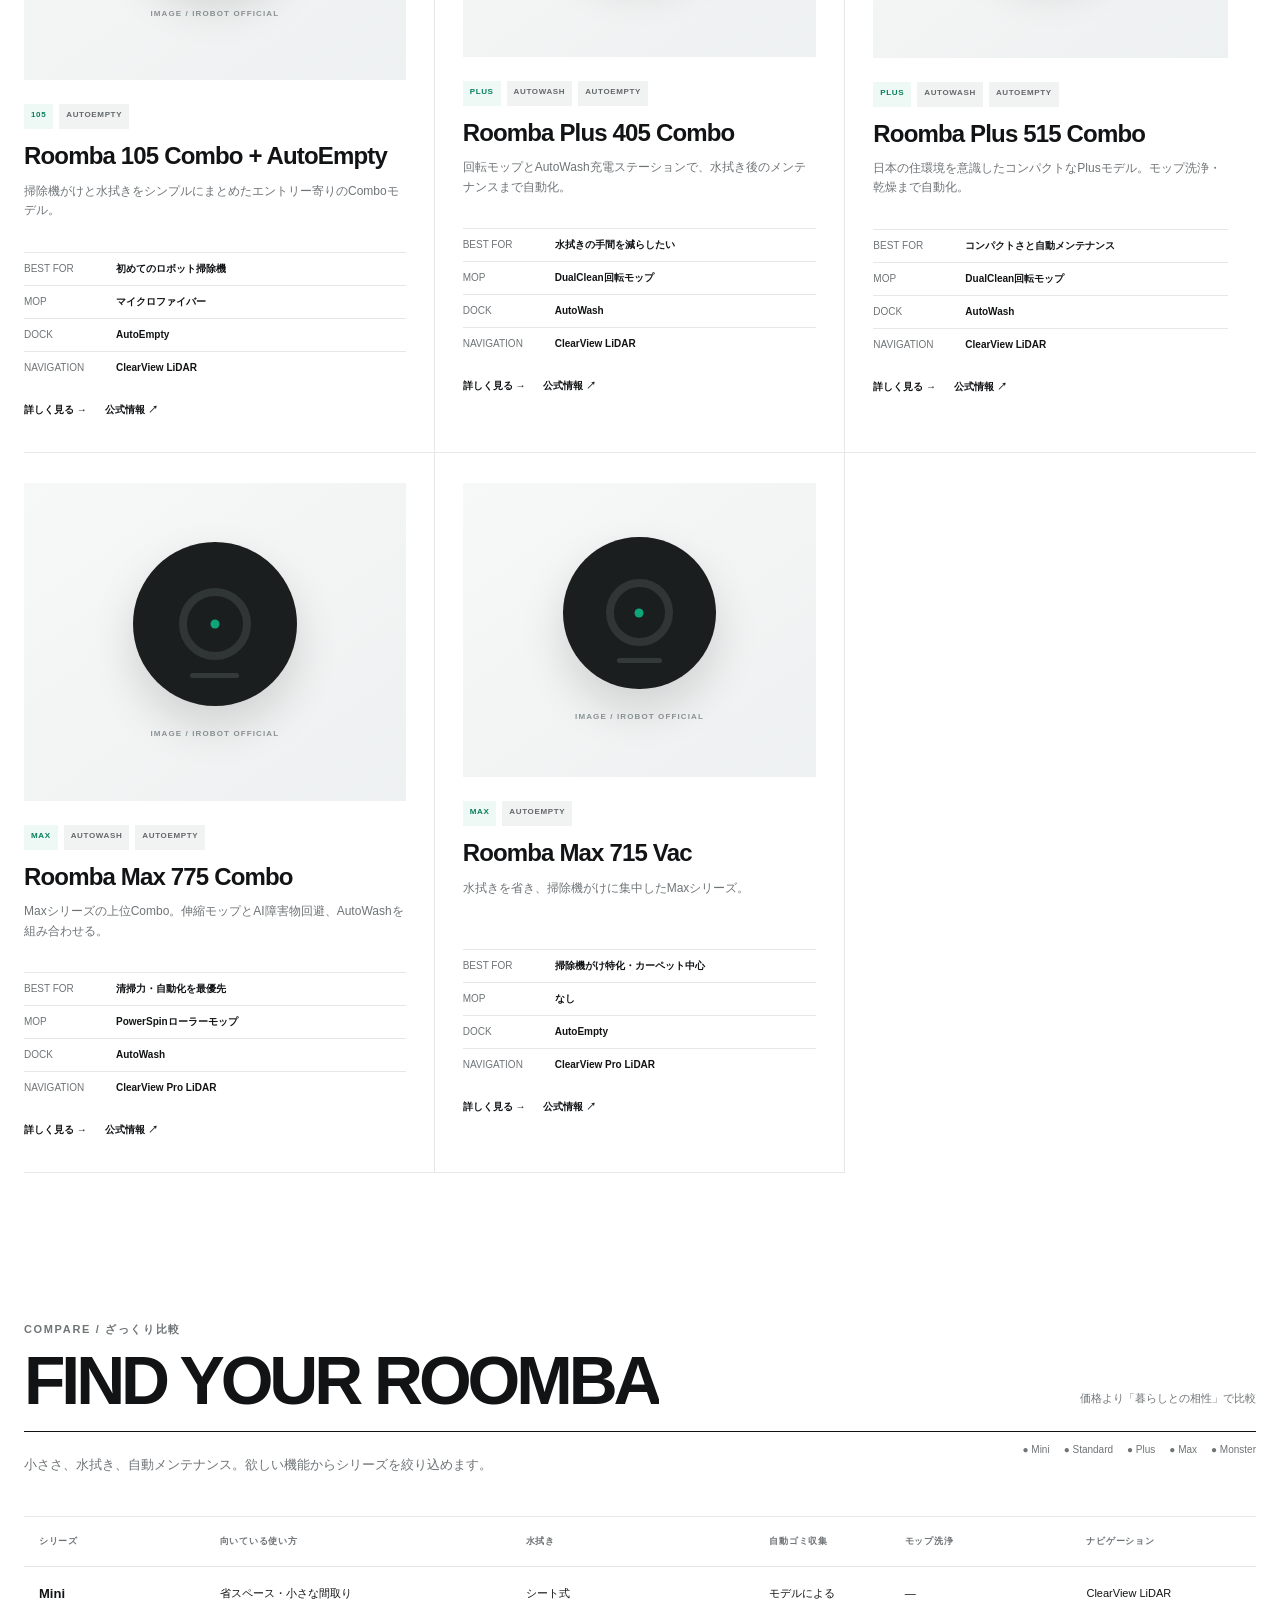
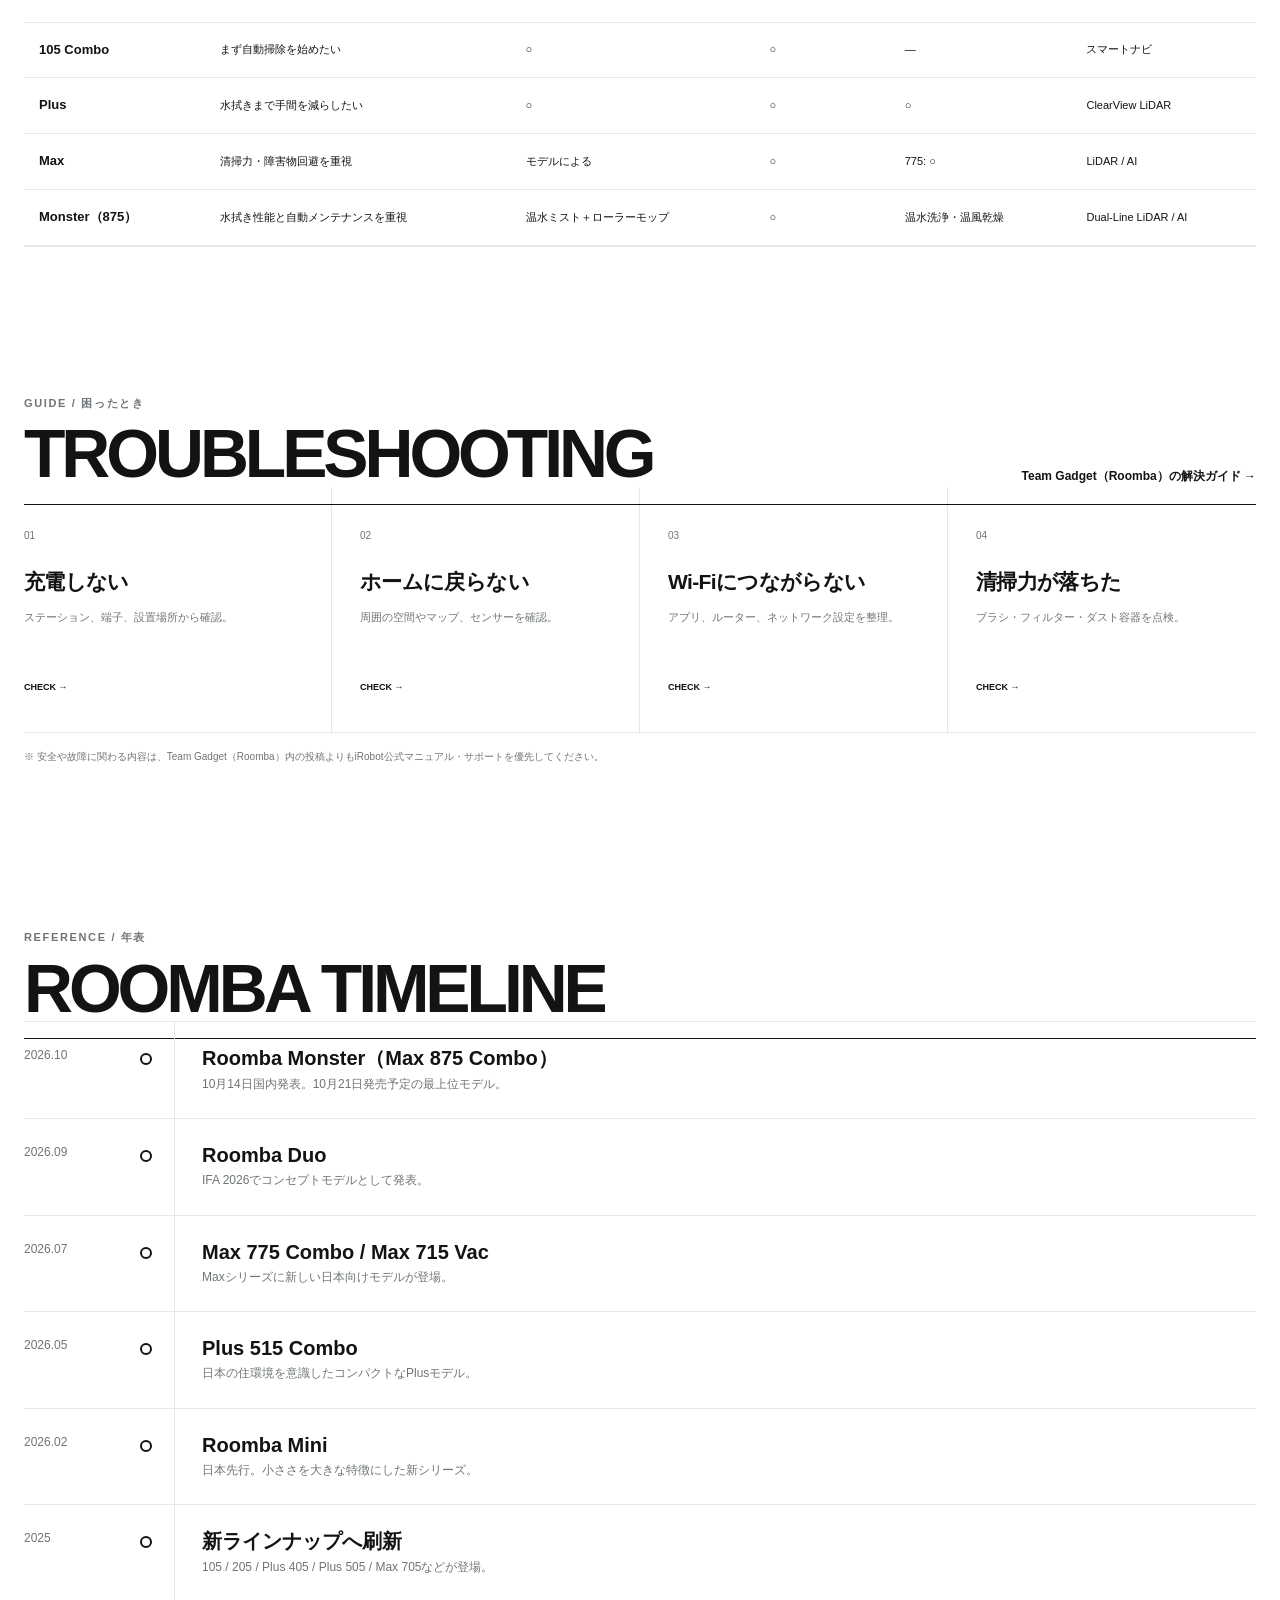
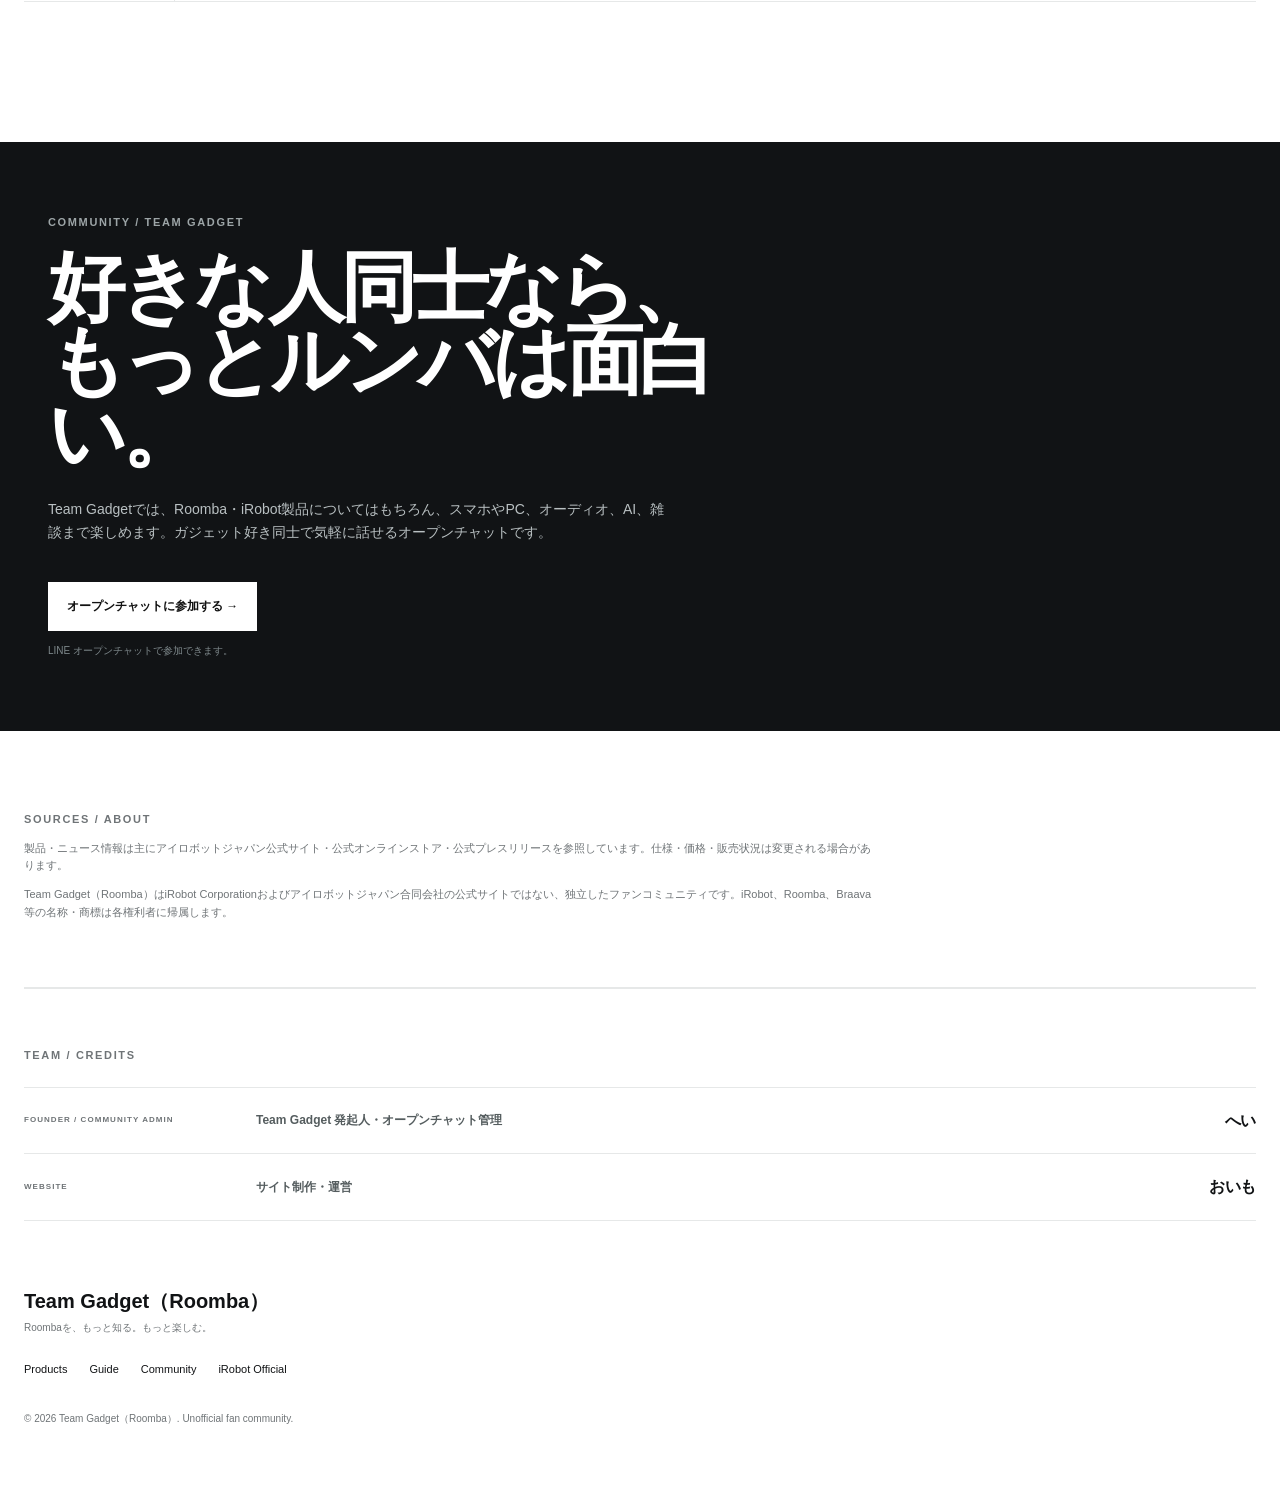
==== commit efe51276: "Update Team Gadget with verified Oct 2026 iRobot and gadget news" ====
--- a/index.html
+++ b/index.html
@@ -61,41 +61,41 @@
           <h1>Roombaを、<br>もっと知る。<br>もっと楽しむ。</h1>
           <p class="hero-copy">製品情報、ニュース、使い方、トラブル解決。Team Gadget（Roomba）は、ルンバ好きが集まる非公式ファンコミュニティです。</p>
         </div>
-        <a class="hero-product-stage" id="heroProductStage" href="./product.html?id=plus-615" aria-label="Roomba Plus 615 Combo 製品紹介">
+        <a class="hero-product-stage" id="heroProductStage" href="./product.html?id=max-875" aria-label="Roomba Monster（Max 875 Combo）製品紹介">
           <div class="hero-product-copy">
             <span>FEATURED / 2026</span>
-            <strong>Roomba Plus 615 Combo</strong>
-            <small>30,000Pa / PowerSpin™ / PrecisionVision™ AI</small>
+            <strong>Roomba Monster</strong>
+            <small>Max 875 Combo / ThermaMist™ / 10.21 発売予定</small>
           </div>
           <div class="hero-product-media">
-            <img id="heroProductImage" src="https://www.irobot.co.uk/dw/image/v2/BFXP_PRD/on/demandware.static/-/Library-Sites-iRobotSharedLibrary/default/dw466c504b/EMEA/2026/615/Roomba_Plus_615_Combo_WashOnly_Black_Photo_In-situ_PowerSpinRollerMop_DTC_3000x3000.jpg?fmt=auto&sw=1000" alt="Roomba Plus 615 Combo">
+            <img id="heroProductImage" src="https://www.irobot.com/dw/image/v2/BFXP_PRD/on/demandware.static/-/Library-Sites-iRobotSharedLibrary/default/dwb4acc6a9/North-America/Content-Asset-Images/PDP-Images/Combo/Z185020/Roomba_Max_875_Combo_AutoWash_Black_Photo_Insitu_Dock_DTC_3000x3000_fr-CA.jpg?fmt=auto&sw=2880" alt="Roomba Monster（Max 875 Combo）">
           </div>
           <span class="hero-product-cta">PRODUCT STORY →</span>
         </a>
       </div>
 
       <div class="ticker" aria-label="注目情報">
-        <a href="https://www.irobot-jp.com/press/" target="_blank" rel="noopener">
+        <a href="https://www.irobot-jp.com/press/pdf/20261014_01.pdf" target="_blank" rel="noopener">
           <span class="ticker-label">LATEST</span>
-          <span>2026.09.04 — コンセプトモデル「Roomba Duo」発表</span>
+          <span>2026.10.14 — Roomba Monster発表、10月21日発売予定</span>
         </a>
         <a href="#products">
           <span class="ticker-label">NEW</span>
-          <span>Max 775 Combo / Max 715 Vac を製品DBに追加</span>
+          <span>Roomba Monster（Max 875 Combo）を製品DBに追加</span>
         </a>
       </div>
 
       <div class="feature-rail" id="featureRail">
         <article class="feature-card is-active">
-          <div class="feature-meta">LATEST / 2026.09.04</div>
-          <h2>Roomba Duo、IFA 2026で発表。</h2>
-          <p>アイロボットが発表した新しいコンセプトモデル。Team Gadget（Roomba）では続報を追っていきます。</p>
-          <a class="text-link" href="https://www.irobot-jp.com/press/" target="_blank" rel="noopener">公式発表を見る →</a>
+          <div class="feature-meta">LATEST / 2026.10.14</div>
+          <h2>Roomba Monster、日本上陸。</h2>
+          <p>Max 875 Comboが10月21日発売予定。温水ミストとローラーモップ、洗浄・乾燥の自動化に注目。</p>
+          <a class="text-link" href="https://www.irobot-jp.com/press/pdf/20261014_01.pdf" target="_blank" rel="noopener">公式発表を見る →</a>
         </article>
         <article class="feature-card">
           <div class="feature-meta">PRODUCT GUIDE</div>
           <h2>今のRoomba、何が違う？</h2>
-          <p>MiniからMaxまで、2026年の日本向け主要モデルを「サイズ・水拭き・ステーション」で整理。</p>
+          <p>MiniからMonsterまで、2026年の日本向け主要モデルを「サイズ・水拭き・ステーション」で整理。</p>
           <a class="text-link" href="#products">製品を探す →</a>
         </article>
         <article class="feature-card community-feature">
@@ -122,15 +122,20 @@
         <a class="text-link" href="https://www.irobot-jp.com/press/" target="_blank" rel="noopener">iRobot公式プレス →</a>
       </div>
       <div class="news-grid">
-        <a class="news-lead" href="https://www.irobot-jp.com/press/" target="_blank" rel="noopener">
+        <a class="news-lead" href="https://www.irobot-jp.com/press/pdf/20261014_01.pdf" target="_blank" rel="noopener">
           <div class="news-visual duo-visual">
-            <img src="https://prcdn.freetls.fastly.net/release_image/25142/163/25142-163-2f6f2315a390be8b06f3d9319b7960d5-3840x2160.jpg?auto=webp&fit=bounds&format=jpeg&height=480&width=720" alt="IFA 2026で発表されたRoomba Duo">
+            <img src="https://www.irobot.com/dw/image/v2/BFXP_PRD/on/demandware.static/-/Library-Sites-iRobotSharedLibrary/default/dwb4acc6a9/North-America/Content-Asset-Images/PDP-Images/Combo/Z185020/Roomba_Max_875_Combo_AutoWash_Black_Photo_Insitu_Dock_DTC_3000x3000_fr-CA.jpg?fmt=auto&sw=2880" alt="2026年10月に発表されたRoomba Monster（Max 875 Combo）">
           </div>
-          <div class="news-tag">IROBOT / 2026.09.04</div>
-          <h3>IFA 2026で「Roomba Duo」を発表</h3>
-          <p>新しいコンセプトモデルが公開。市販モデルとは分けて、今後の展開を追跡します。</p>
+          <div class="news-tag">IROBOT / 2026.10.14</div>
+          <h3>Roomba Monster、日本で発表。</h3>
+          <p>10月21日発売予定。60℃温水ミストと自動洗浄・乾燥を搭載した最上位モデル。</p>
         </a>
         <div class="news-list">
+          <a href="https://www.irobot-jp.com/press/pdf/20260904.pdf" target="_blank" rel="noopener">
+            <span>2026.09.04</span>
+            <strong>IFA 2026でコンセプトモデル「Roomba Duo」発表</strong>
+            <em>NEWS →</em>
+          </a>
           <a href="https://www.irobot-jp.com/press/" target="_blank" rel="noopener">
             <span>2026.07.17</span>
             <strong>Roomba Max 775 Combo / Max 715 Vac 発売</strong>
@@ -153,7 +158,7 @@
     <section class="section shell" id="products">
       <div class="section-head">
         <div><div class="eyebrow">DISCOVER / 製品データベース</div><h2>ROOMBA DATABASE</h2></div>
-        <span class="source-note">2026.09.22時点 / iRobot Japan公式情報を参照</span>
+        <span class="source-note">2026.10.14確認 / iRobot Japan公式情報を参照</span>
       </div>
 
       <div class="product-tools">
@@ -180,7 +185,7 @@
       </div>
       <div class="compare-intro">
         <p>小ささ、水拭き、自動メンテナンス。欲しい機能からシリーズを絞り込めます。</p>
-        <div class="compare-legend"><span>● Mini</span><span>● Standard</span><span>● Plus</span><span>● Max</span></div>
+        <div class="compare-legend"><span>● Mini</span><span>● Standard</span><span>● Plus</span><span>● Max</span><span>● Monster</span></div>
       </div>
       <div class="compare-table-wrap">
         <table class="compare-table">
@@ -190,6 +195,7 @@
             <tr><th>105 Combo</th><td>まず自動掃除を始めたい</td><td>○</td><td>○</td><td>—</td><td>スマートナビ</td></tr>
             <tr><th>Plus</th><td>水拭きまで手間を減らしたい</td><td>○</td><td>○</td><td>○</td><td>ClearView LiDAR</td></tr>
             <tr><th>Max</th><td>清掃力・障害物回避を重視</td><td>モデルによる</td><td>○</td><td>775: ○</td><td>LiDAR / AI</td></tr>
+            <tr><th>Monster（875）</th><td>水拭き性能と自動メンテナンスを重視</td><td>温水ミスト＋ローラーモップ</td><td>○</td><td>温水洗浄・温風乾燥</td><td>Dual-Line LiDAR / AI</td></tr>
           </tbody>
         </table>
       </div>
@@ -214,6 +220,7 @@
         <div><div class="eyebrow">REFERENCE / 年表</div><h2>ROOMBA TIMELINE</h2></div>
       </div>
       <div class="timeline">
+        <div class="timeline-row"><time>2026.10</time><div><b>Roomba Monster（Max 875 Combo）</b><p>10月14日国内発表。10月21日発売予定の最上位モデル。</p></div></div>
         <div class="timeline-row"><time>2026.09</time><div><b>Roomba Duo</b><p>IFA 2026でコンセプトモデルとして発表。</p></div></div>
         <div class="timeline-row"><time>2026.07</time><div><b>Max 775 Combo / Max 715 Vac</b><p>Maxシリーズに新しい日本向けモデルが登場。</p></div></div>
         <div class="timeline-row"><time>2026.05</time><div><b>Plus 515 Combo</b><p>日本の住環境を意識したコンパクトなPlusモデル。</p></div></div>
@@ -261,6 +268,6 @@
     <small>© 2026 Team Gadget（Roomba）. Unofficial fan community.</small>
   </footer>
 
-  <script src="./data.js?v=20260922-2003"></script><script src="./app.js?v=20260923-0852"></script>
+  <script src="./data.js?v=20261014-1900"></script><script src="./app.js?v=20261014-1900"></script>
 </body>
 </html>
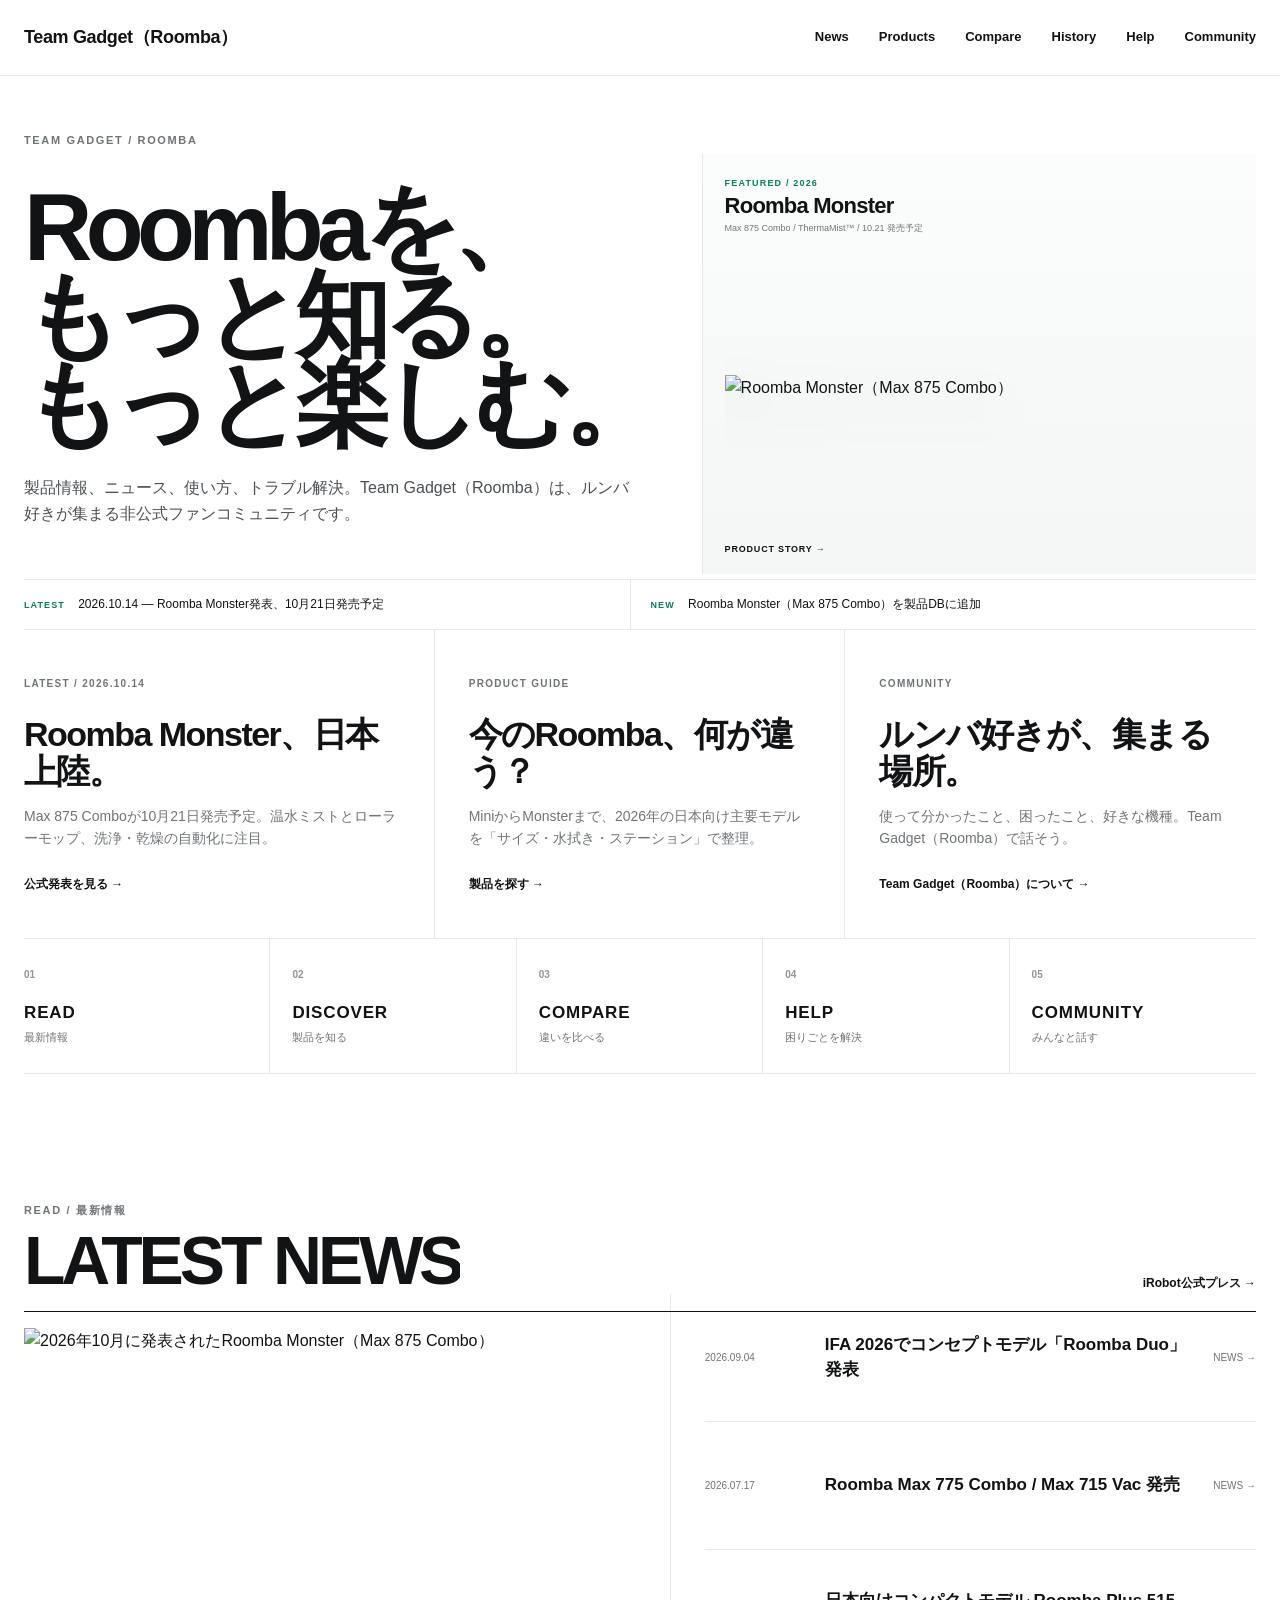
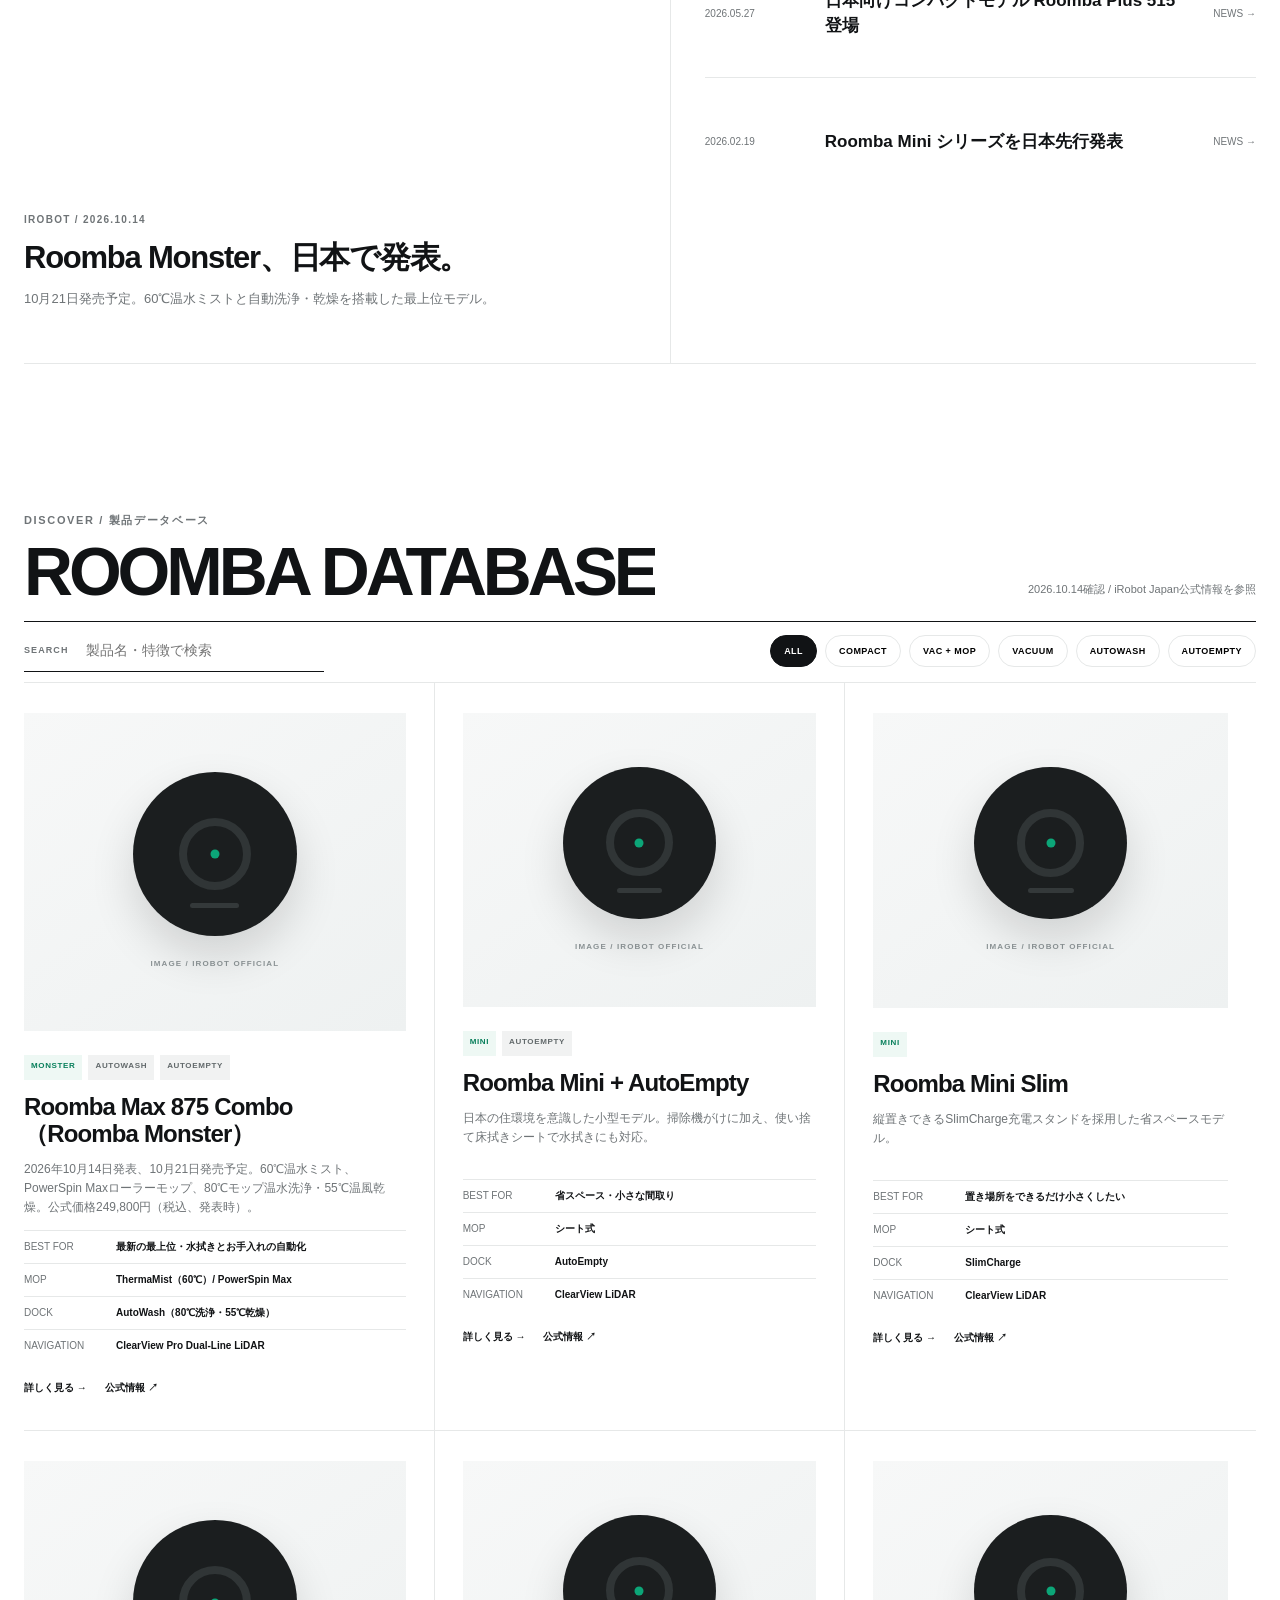
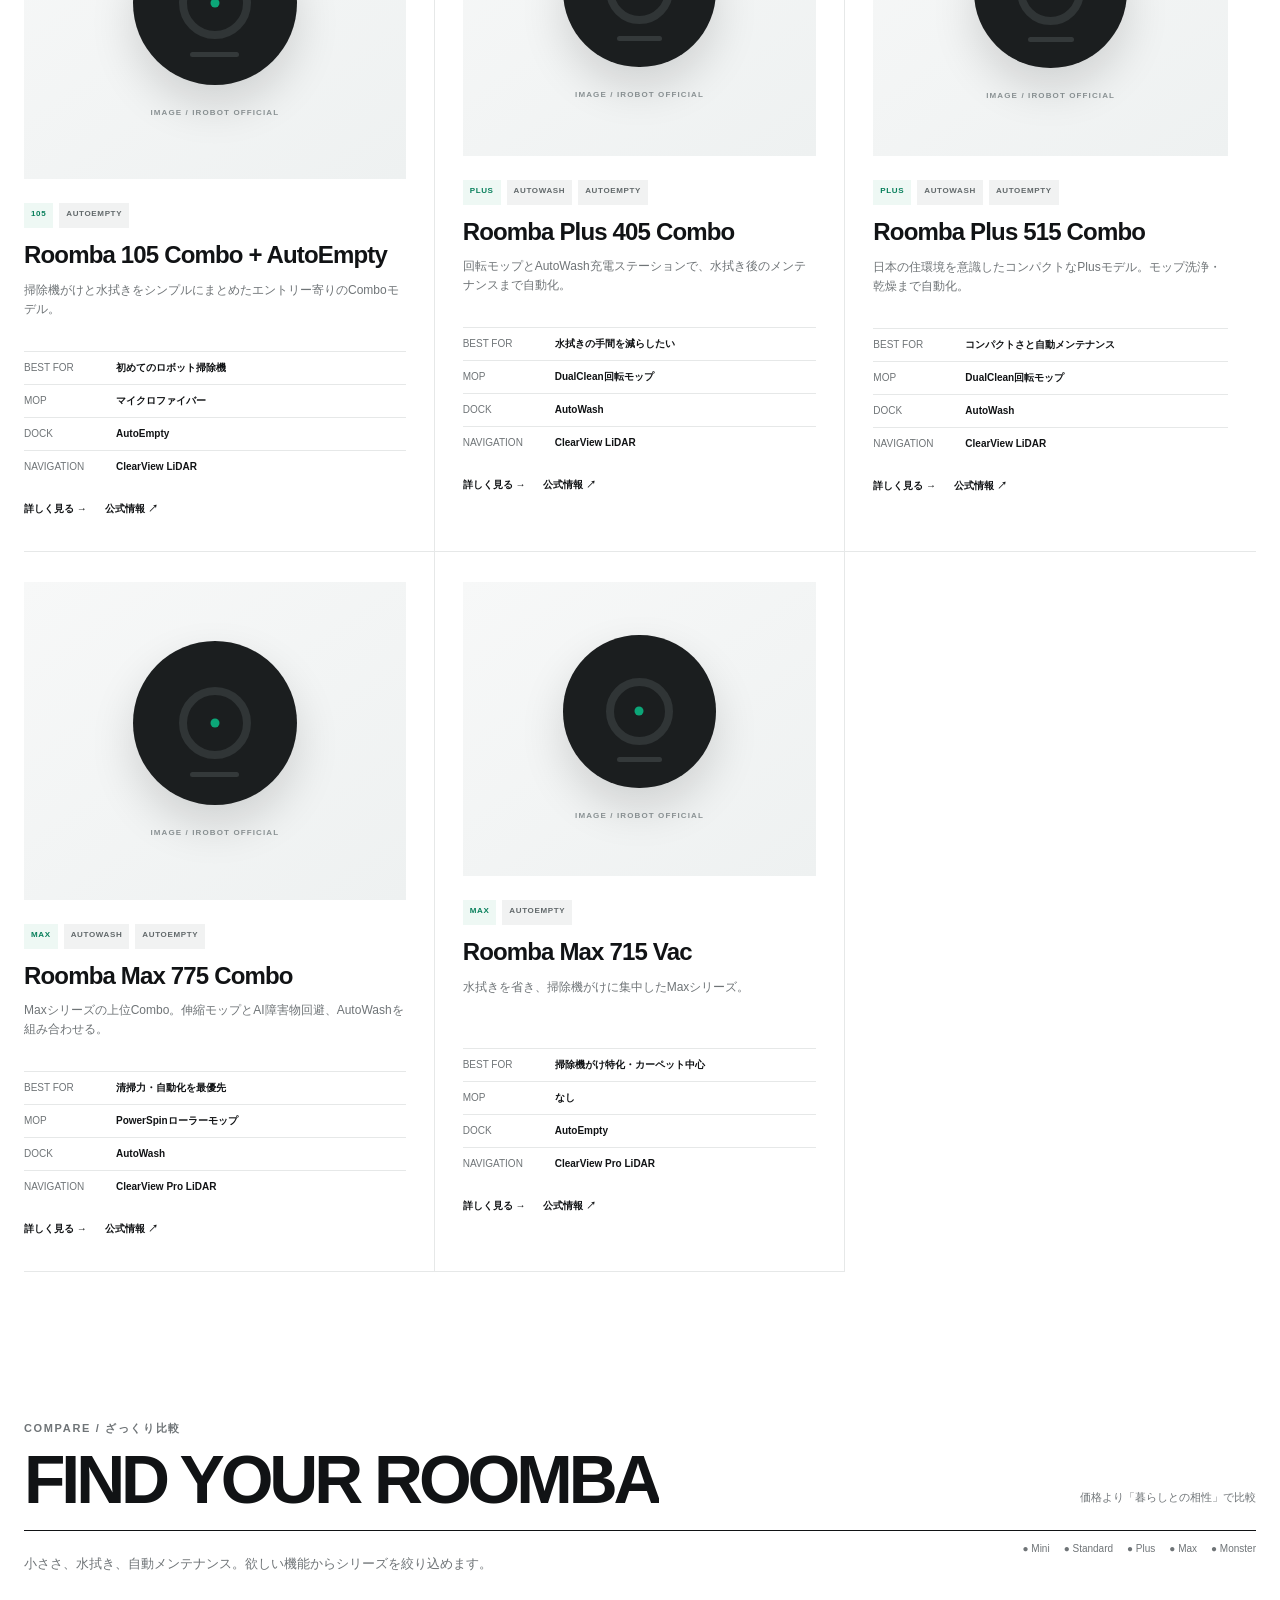
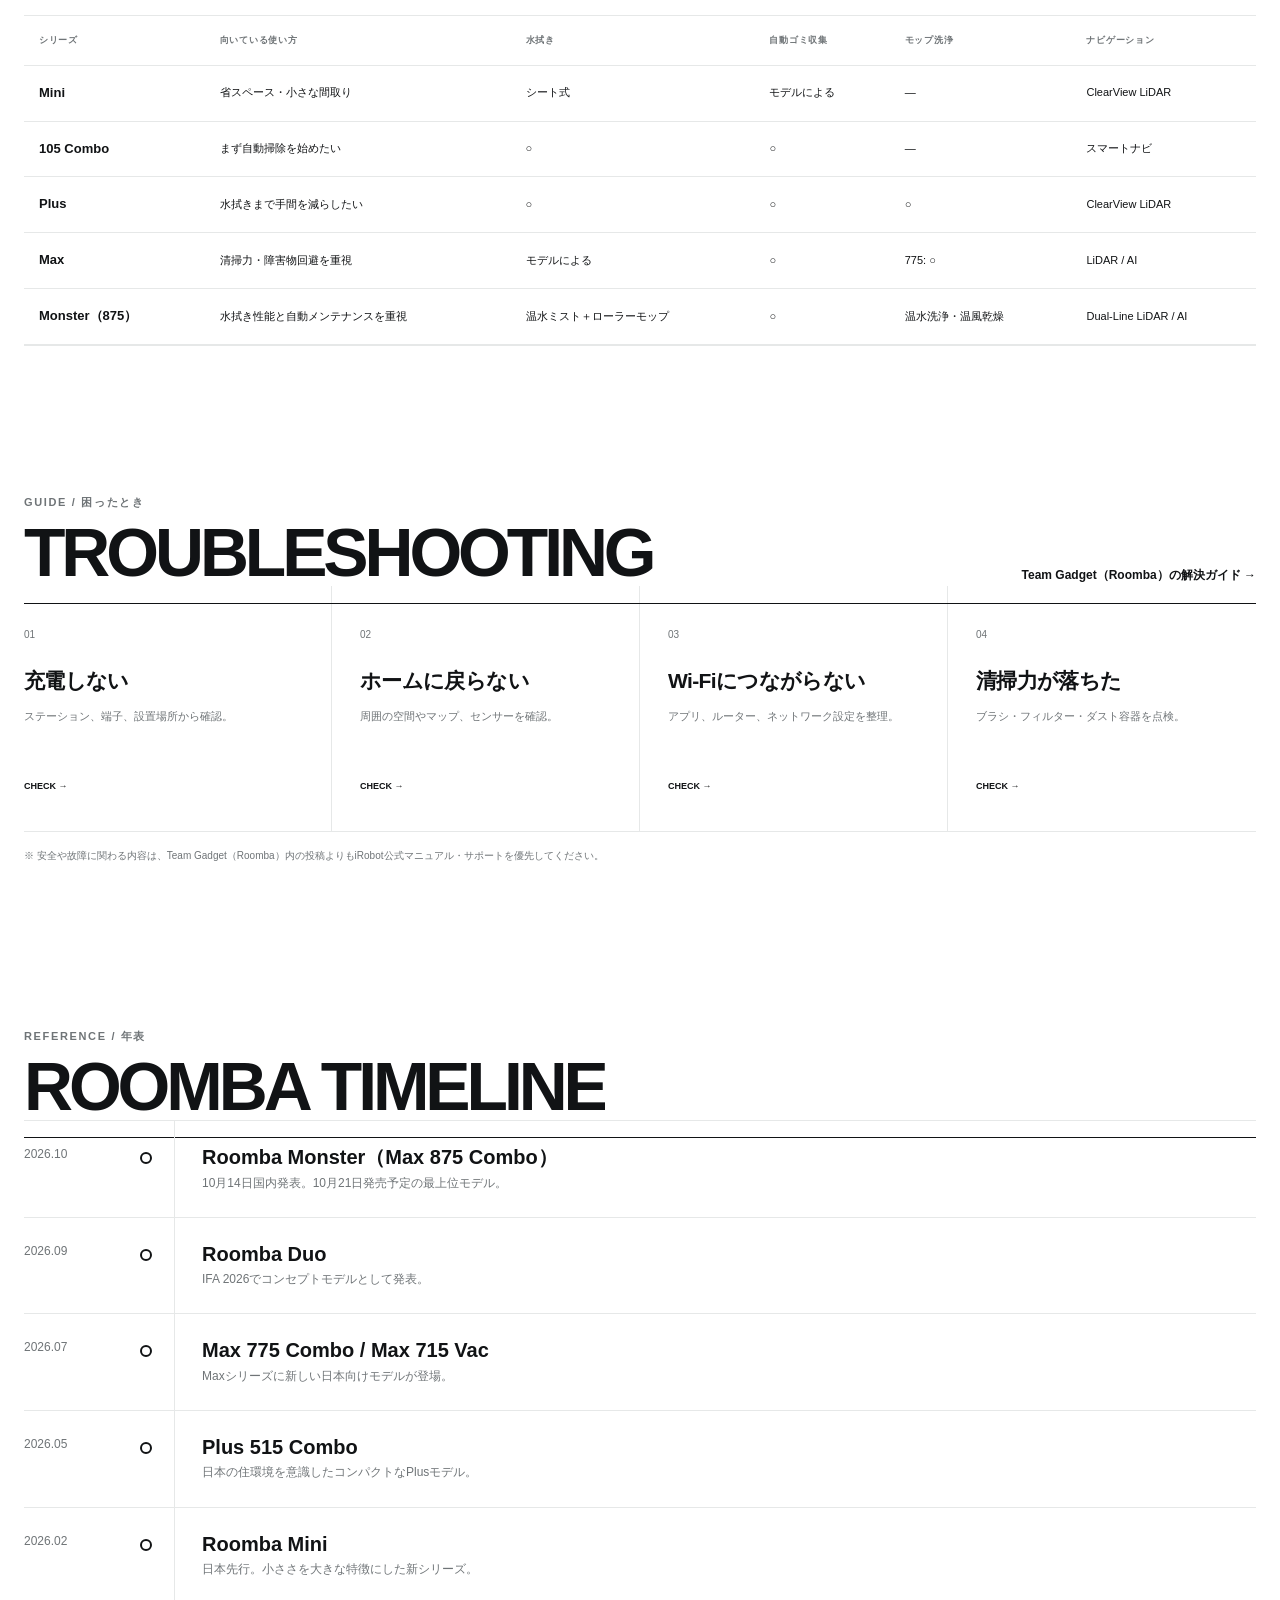
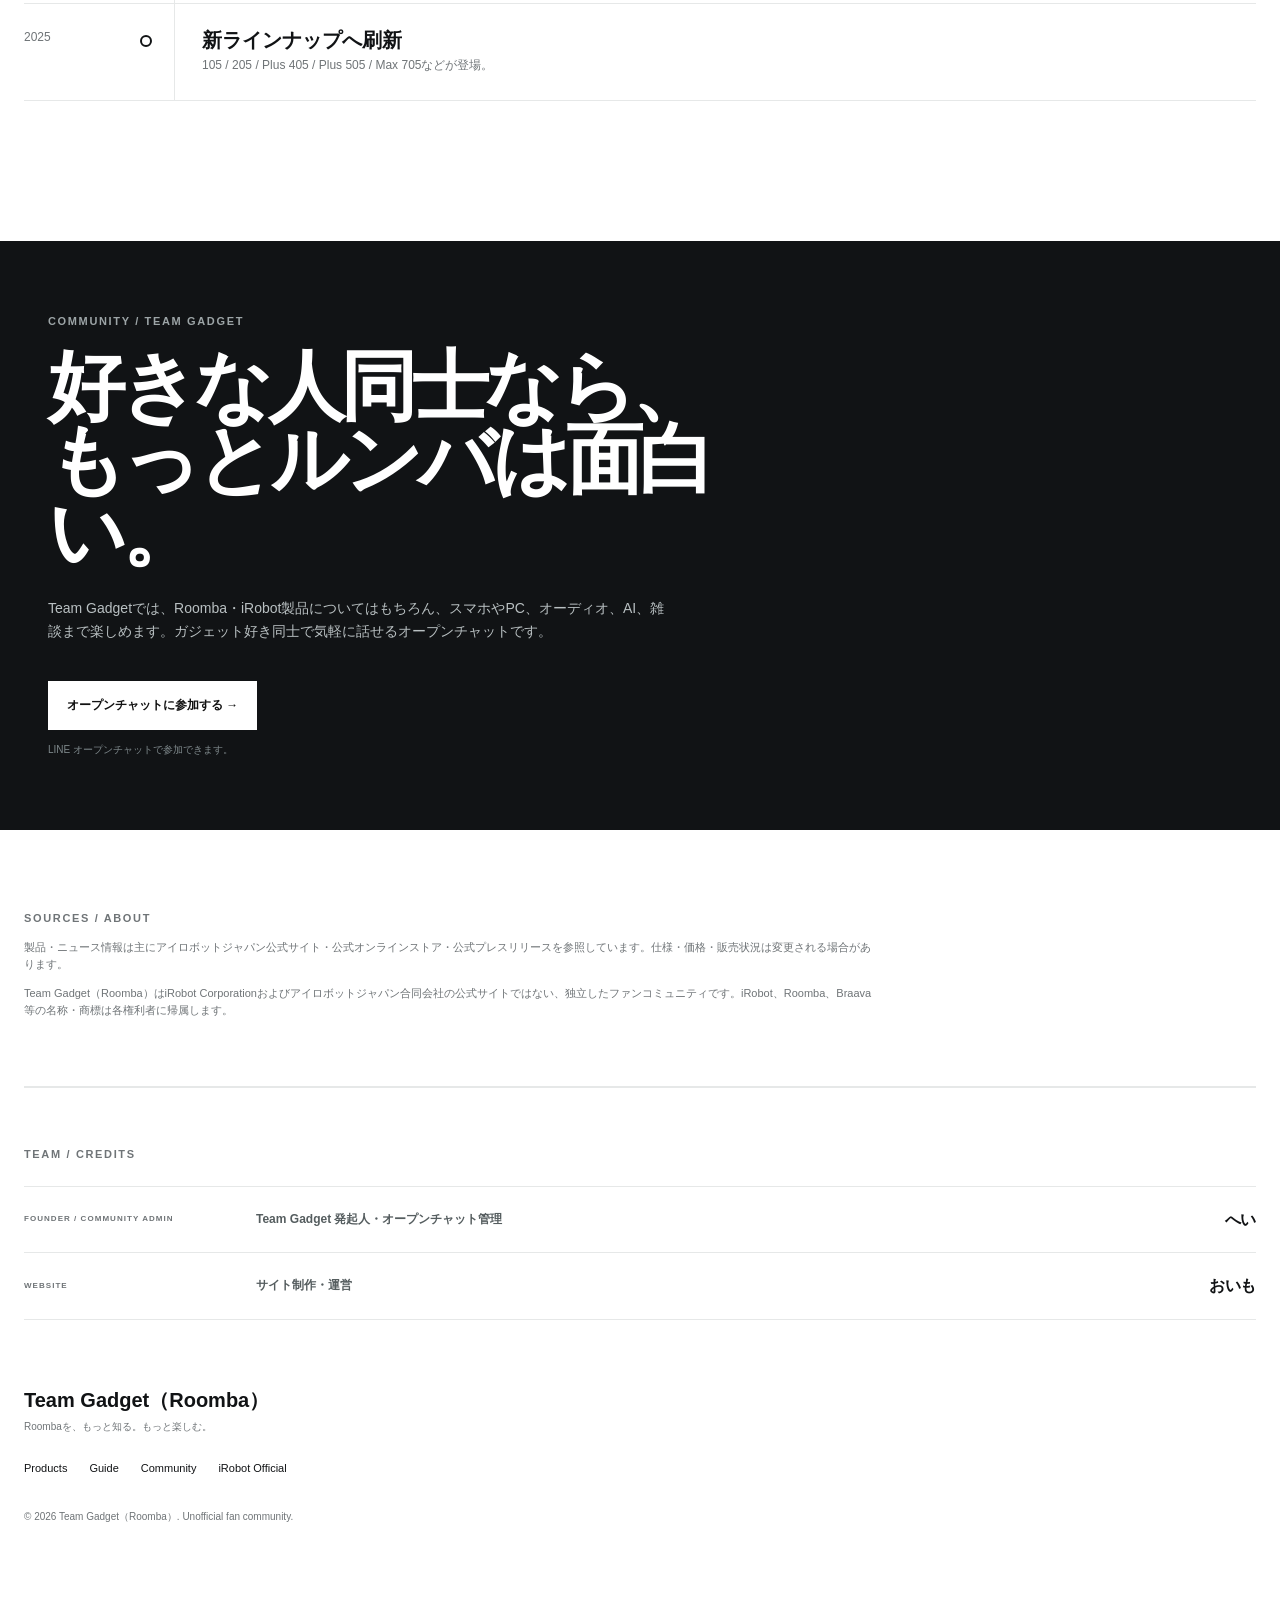
==== commit 1238c502: "Use official Roomba Monster studio image and improve mobile news layout" ====
--- a/index.html
+++ b/index.html
@@ -10,7 +10,7 @@
   <meta http-equiv="Expires" content="0">
   <title>Team Gadget（Roomba） — Roombaを、もっと知る。もっと楽しむ。</title>
   <link rel="preconnect" href="https://www.irobot-jp.com">
-  <link rel="stylesheet" href="./styles.css?v=20260923-1435">
+  <link rel="stylesheet" href="./styles.css?v=20261014-1930">
 </head>
 <body>
   <div class="scroll-progress" aria-hidden="true"><span id="scrollProgress"></span></div>
@@ -68,7 +68,7 @@
             <small>Max 875 Combo / ThermaMist™ / 10.21 発売予定</small>
           </div>
           <div class="hero-product-media">
-            <img id="heroProductImage" src="https://www.irobot.com/dw/image/v2/BFXP_PRD/on/demandware.static/-/Library-Sites-iRobotSharedLibrary/default/dwb4acc6a9/North-America/Content-Asset-Images/PDP-Images/Combo/Z185020/Roomba_Max_875_Combo_AutoWash_Black_Photo_Insitu_Dock_DTC_3000x3000_fr-CA.jpg?fmt=auto&sw=2880" alt="Roomba Monster（Max 875 Combo）">
+            <img id="heroProductImage" src="https://prcdn.freetls.fastly.net/release_image/25142/164/25142-164-378e3327d9558de5a7f647b0697eee6c-2048x2048.jpg?auto=webp&bg-color=fff&fit=bounds&format=jpeg&height=1350&quality=85%2C65&width=1950" alt="Roomba Monster（Max 875 Combo）">
           </div>
           <span class="hero-product-cta">PRODUCT STORY →</span>
         </a>
@@ -123,8 +123,8 @@
       </div>
       <div class="news-grid">
         <a class="news-lead" href="https://www.irobot-jp.com/press/pdf/20261014_01.pdf" target="_blank" rel="noopener">
-          <div class="news-visual duo-visual">
-            <img src="https://www.irobot.com/dw/image/v2/BFXP_PRD/on/demandware.static/-/Library-Sites-iRobotSharedLibrary/default/dwb4acc6a9/North-America/Content-Asset-Images/PDP-Images/Combo/Z185020/Roomba_Max_875_Combo_AutoWash_Black_Photo_Insitu_Dock_DTC_3000x3000_fr-CA.jpg?fmt=auto&sw=2880" alt="2026年10月に発表されたRoomba Monster（Max 875 Combo）">
+          <div class="news-visual duo-visual monster-product-visual">
+            <img src="https://prcdn.freetls.fastly.net/release_image/25142/164/25142-164-378e3327d9558de5a7f647b0697eee6c-2048x2048.jpg?auto=webp&bg-color=fff&fit=bounds&format=jpeg&height=1350&quality=85%2C65&width=1950" alt="2026年10月に発表されたRoomba Monster（Max 875 Combo）">
           </div>
           <div class="news-tag">IROBOT / 2026.10.14</div>
           <h3>Roomba Monster、日本で発表。</h3>
@@ -141,7 +141,7 @@
             <strong>Roomba Max 775 Combo / Max 715 Vac 発売</strong>
             <em>NEWS →</em>
           </a>
-          <a href="https://www.irobot-jp.com/press/pdf/20260527.pdf" target="_blank" rel="noopener">
+          <a href="https://www.irobot-jp.com/press/pdf/20260527_01.pdf" target="_blank" rel="noopener">
             <span>2026.05.27</span>
             <strong>日本向けコンパクトモデル Roomba Plus 515 登場</strong>
             <em>NEWS →</em>
@@ -268,6 +268,6 @@
     <small>© 2026 Team Gadget（Roomba）. Unofficial fan community.</small>
   </footer>
 
-  <script src="./data.js?v=20261014-1900"></script><script src="./app.js?v=20261014-1900"></script>
+  <script src="./data.js?v=20261014-1930"></script><script src="./app.js?v=20261014-1900"></script>
 </body>
 </html>
--- a/styles.css
+++ b/styles.css
@@ -698,3 +698,64 @@
 .mobile-menu-label{display:block;font-size:8px;font-weight:900;letter-spacing:.15em;color:#8a9192;margin-bottom:8px}
 .mobile-menu-group a{display:flex!important;align-items:center!important;min-height:50px!important;padding:0!important;border-bottom:1px solid var(--line)!important;font-size:17px!important;font-weight:760!important;letter-spacing:-.02em!important}
 .mobile-menu-group a:after{content:"→";margin-left:auto;font-size:14px;color:#8c9394}
+
+
+/* 2026-10-14: official Roomba Monster studio shot & mobile news readability */
+.news-visual.monster-product-visual {
+  height: auto;
+  aspect-ratio: 4 / 3;
+  background: #fff;
+  overflow: hidden;
+}
+.news-visual.monster-product-visual img {
+  display: block;
+  width: 100%;
+  height: 100%;
+  object-fit: contain;
+  object-position: center;
+}
+.news-list a strong {
+  min-width: 0;
+  overflow-wrap: anywhere;
+}
+@media (max-width: 560px) {
+  .news-grid { min-width: 0; }
+  .news-lead { padding: 26px 0 27px; min-width: 0; }
+  .news-lead h3 {
+    font-size: clamp(26px, 7.3vw, 32px);
+    line-height: 1.2;
+    overflow-wrap: anywhere;
+  }
+  .news-lead p { line-height: 1.75; margin-bottom: 0; }
+  .news-visual.monster-product-visual {
+    aspect-ratio: 4 / 3;
+    margin-bottom: 20px;
+  }
+  .news-list { min-width: 0; }
+  .news-list a {
+    display: grid;
+    grid-template-columns: minmax(0, 1fr) 32px;
+    grid-template-rows: auto auto;
+    align-items: center;
+    column-gap: 10px;
+    row-gap: 7px;
+    min-height: 0;
+    padding: 20px 0 22px;
+  }
+  .news-list a span {
+    display: block;
+    grid-column: 1 / -1;
+    margin: 0;
+    line-height: 1.4;
+  }
+  .news-list a strong {
+    grid-column: 1;
+    font-size: 15px;
+    line-height: 1.55;
+  }
+  .news-list a em {
+    grid-column: 2;
+    justify-self: end;
+    white-space: nowrap;
+  }
+}
